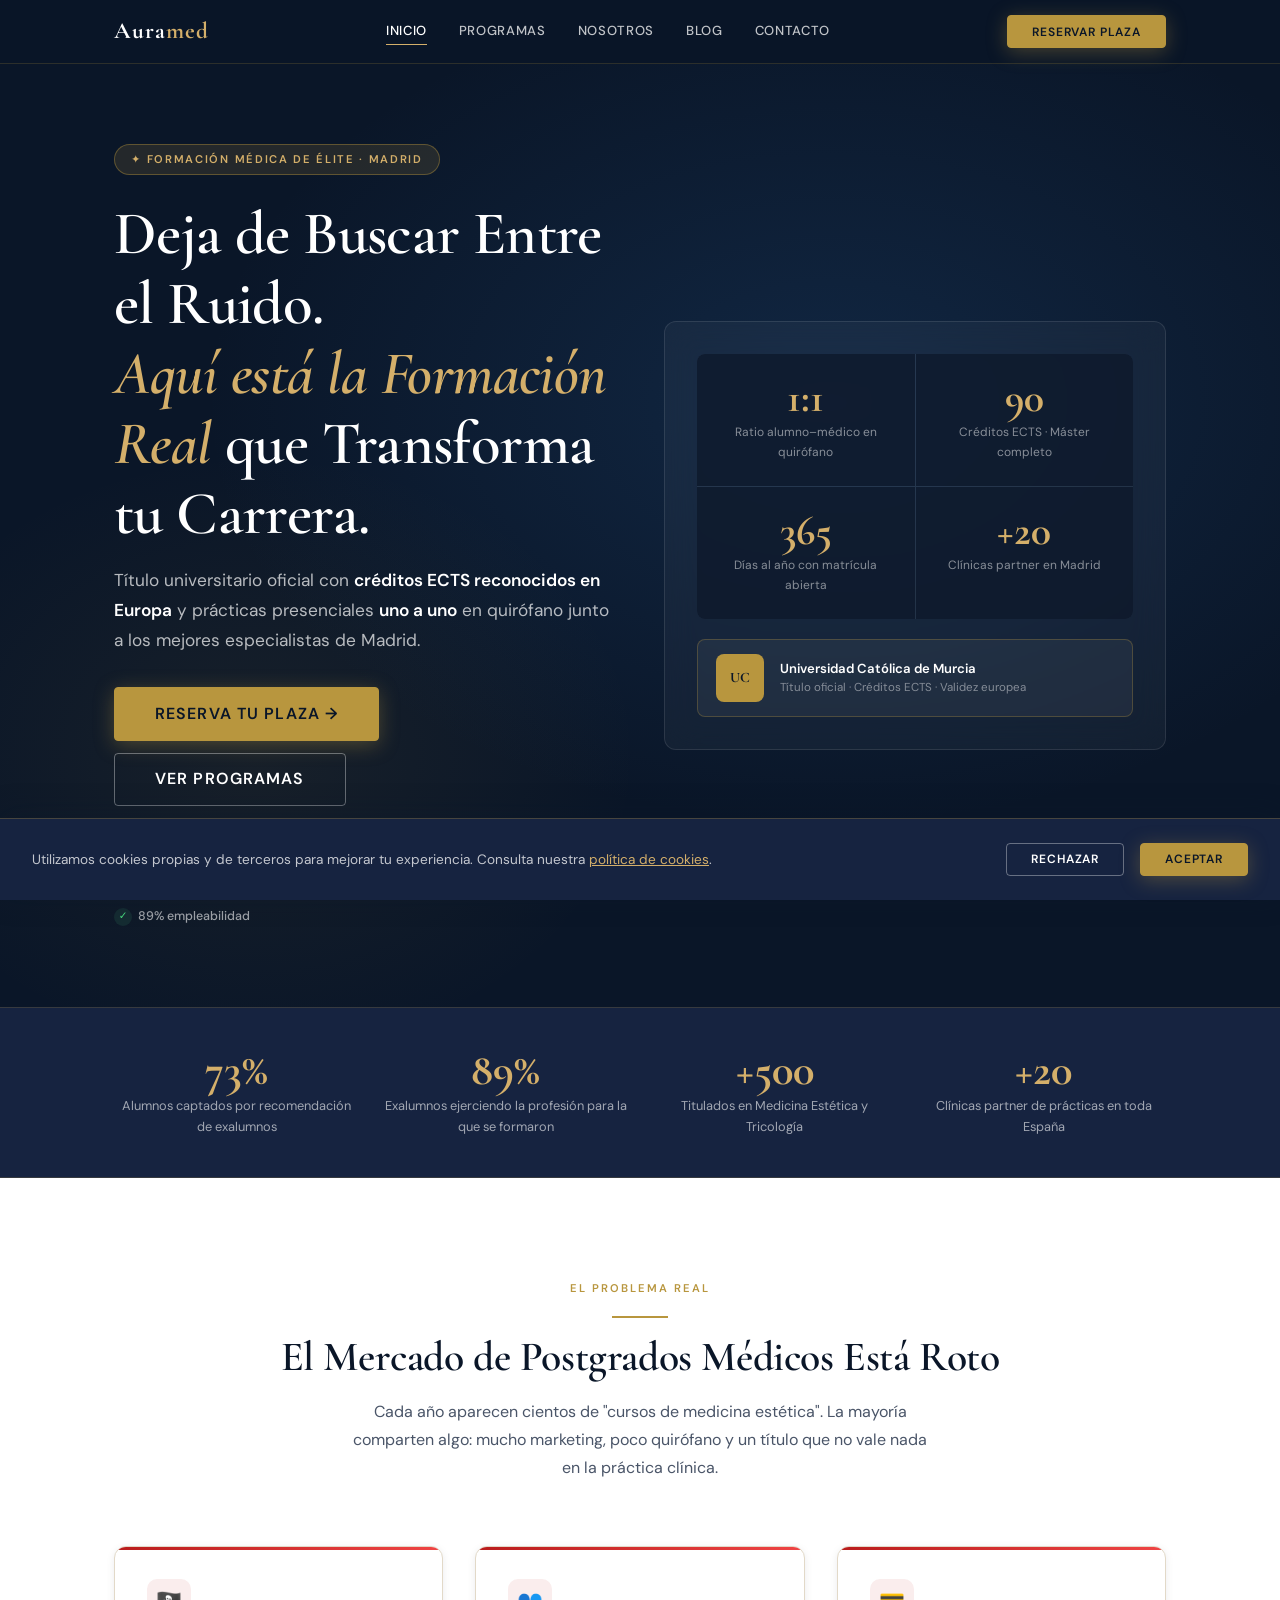
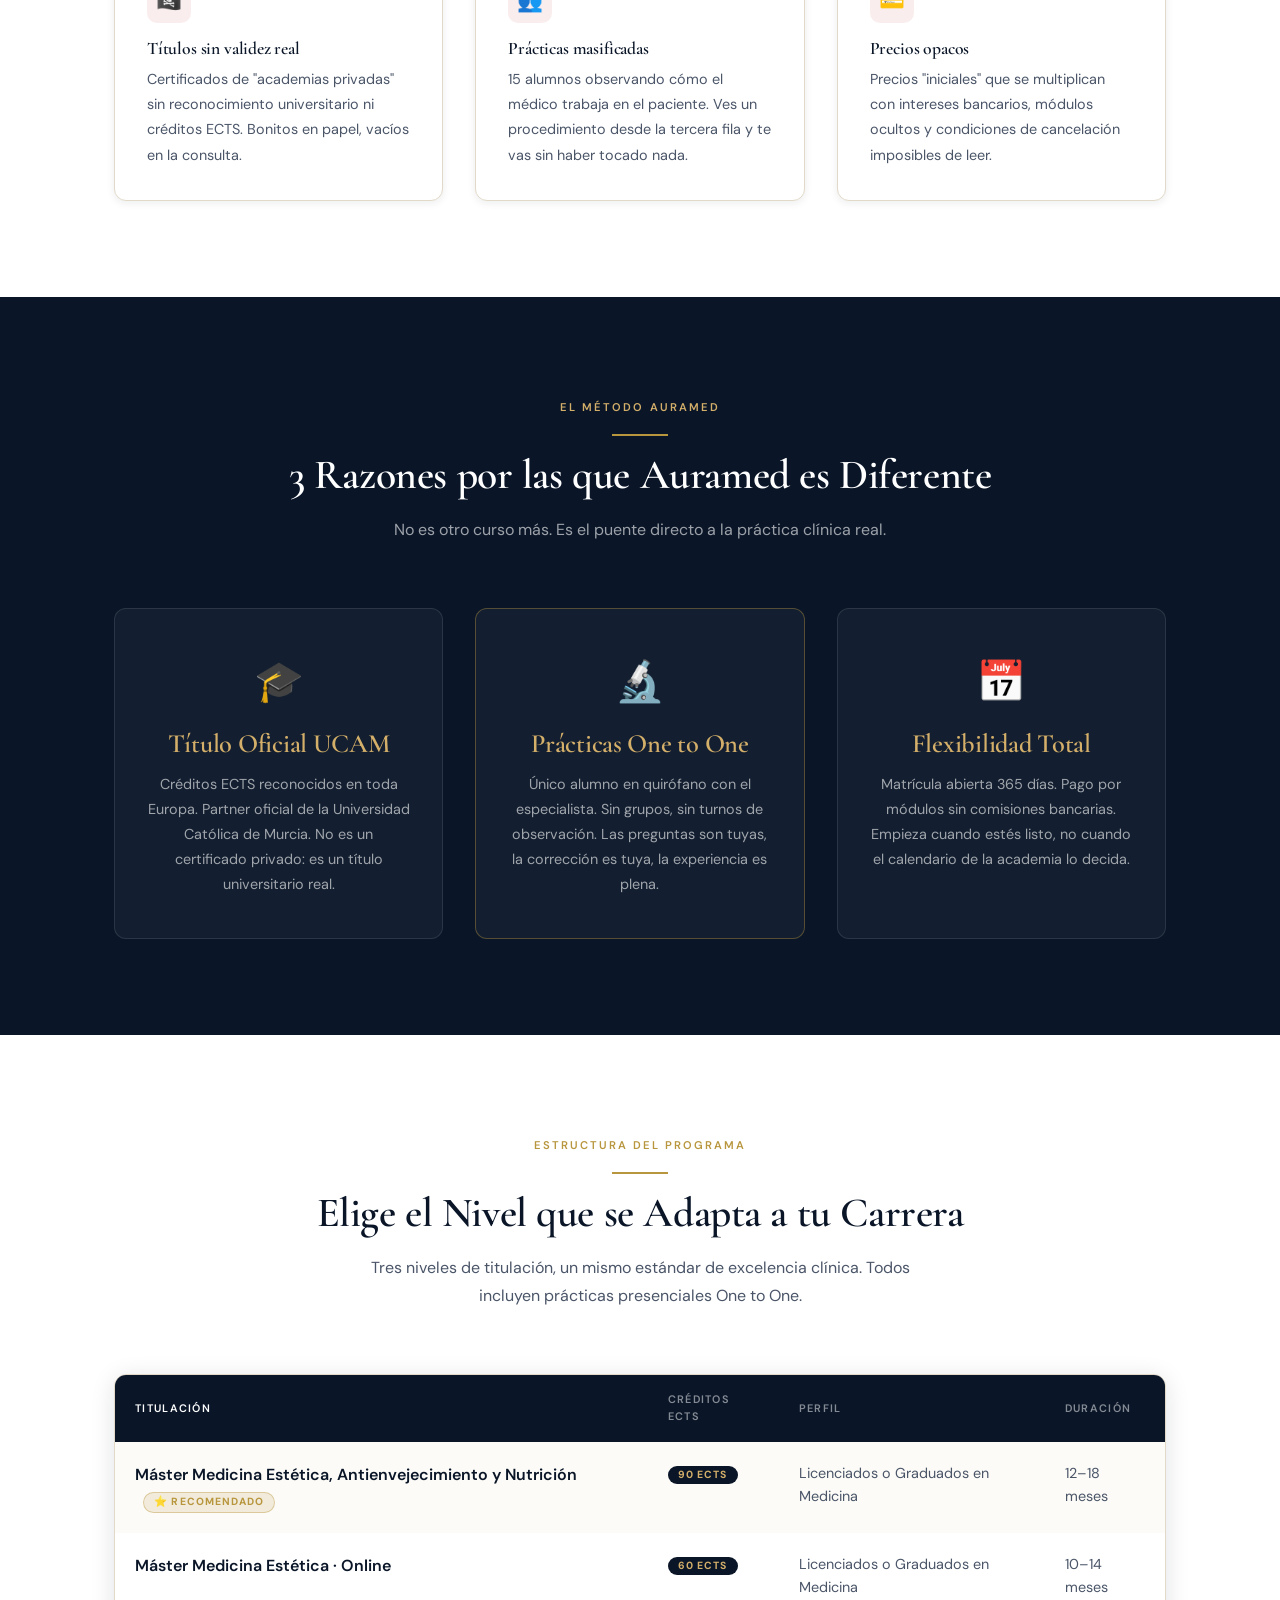
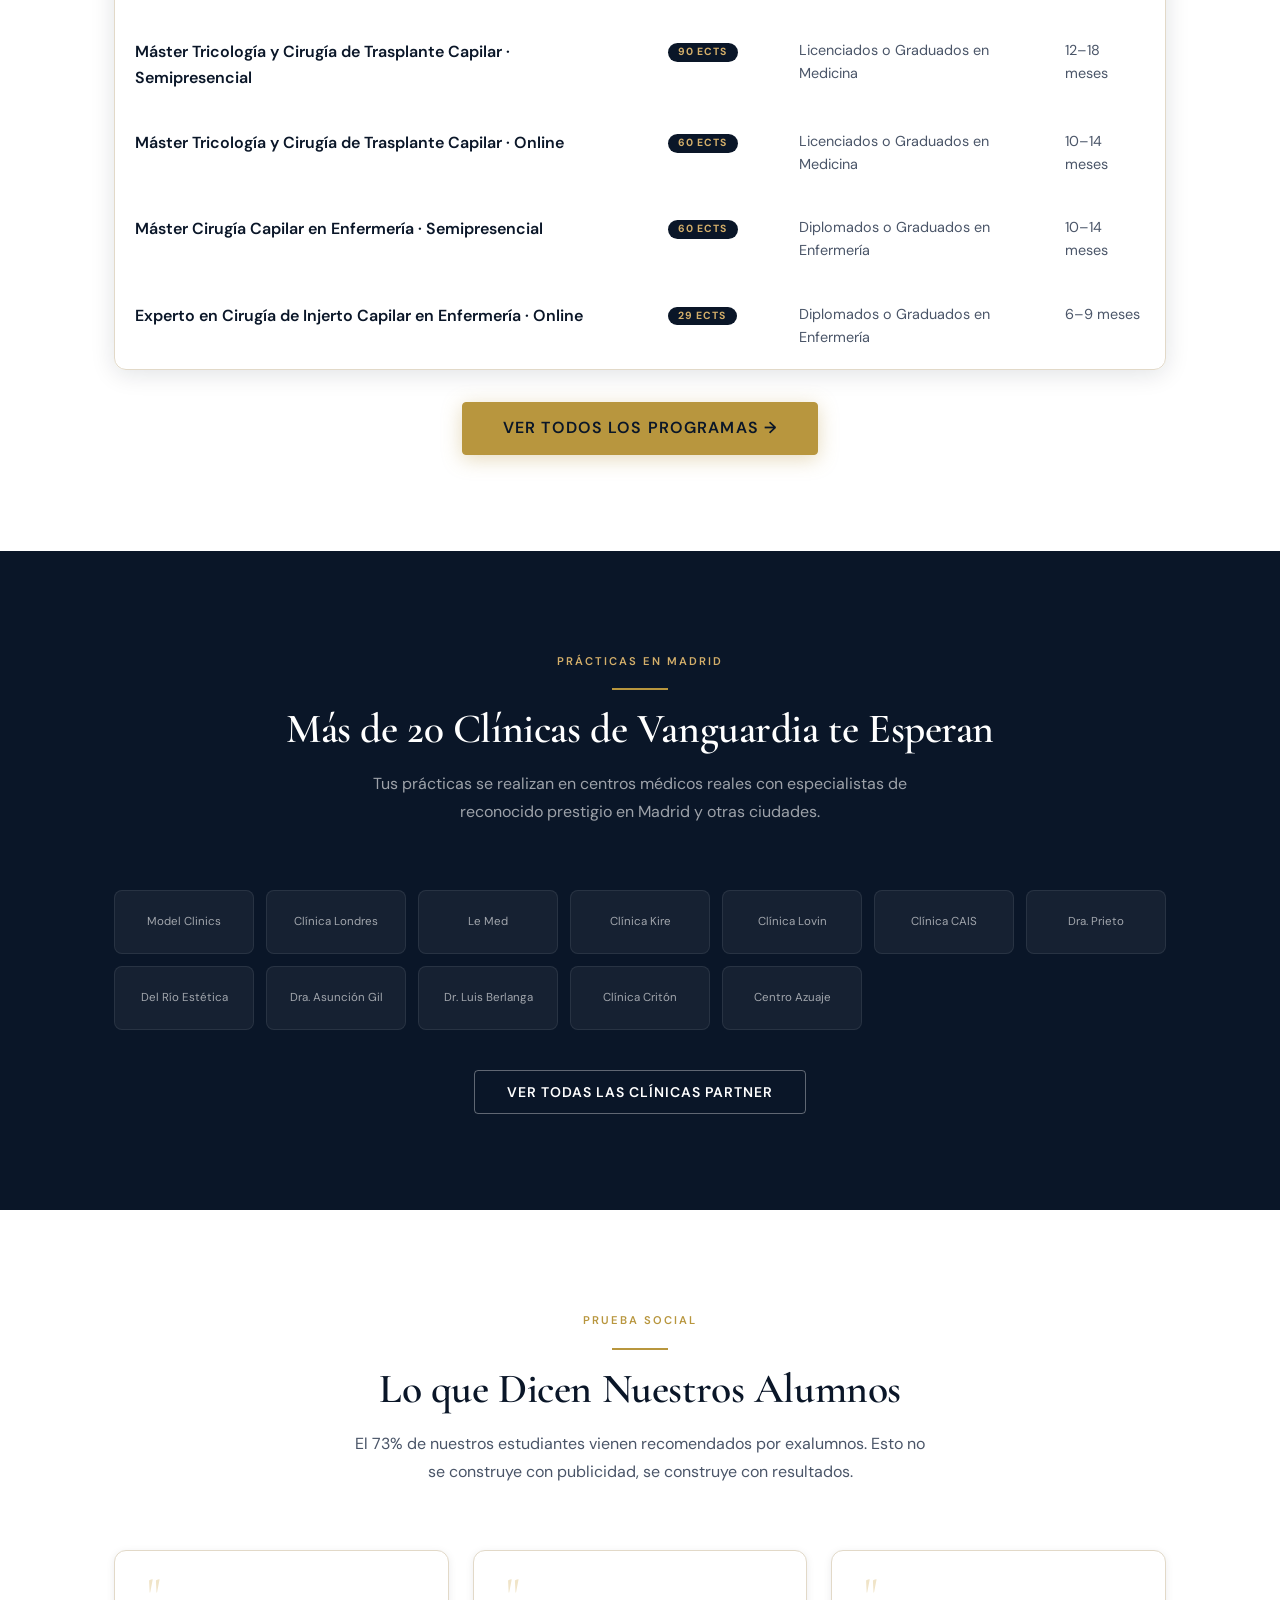
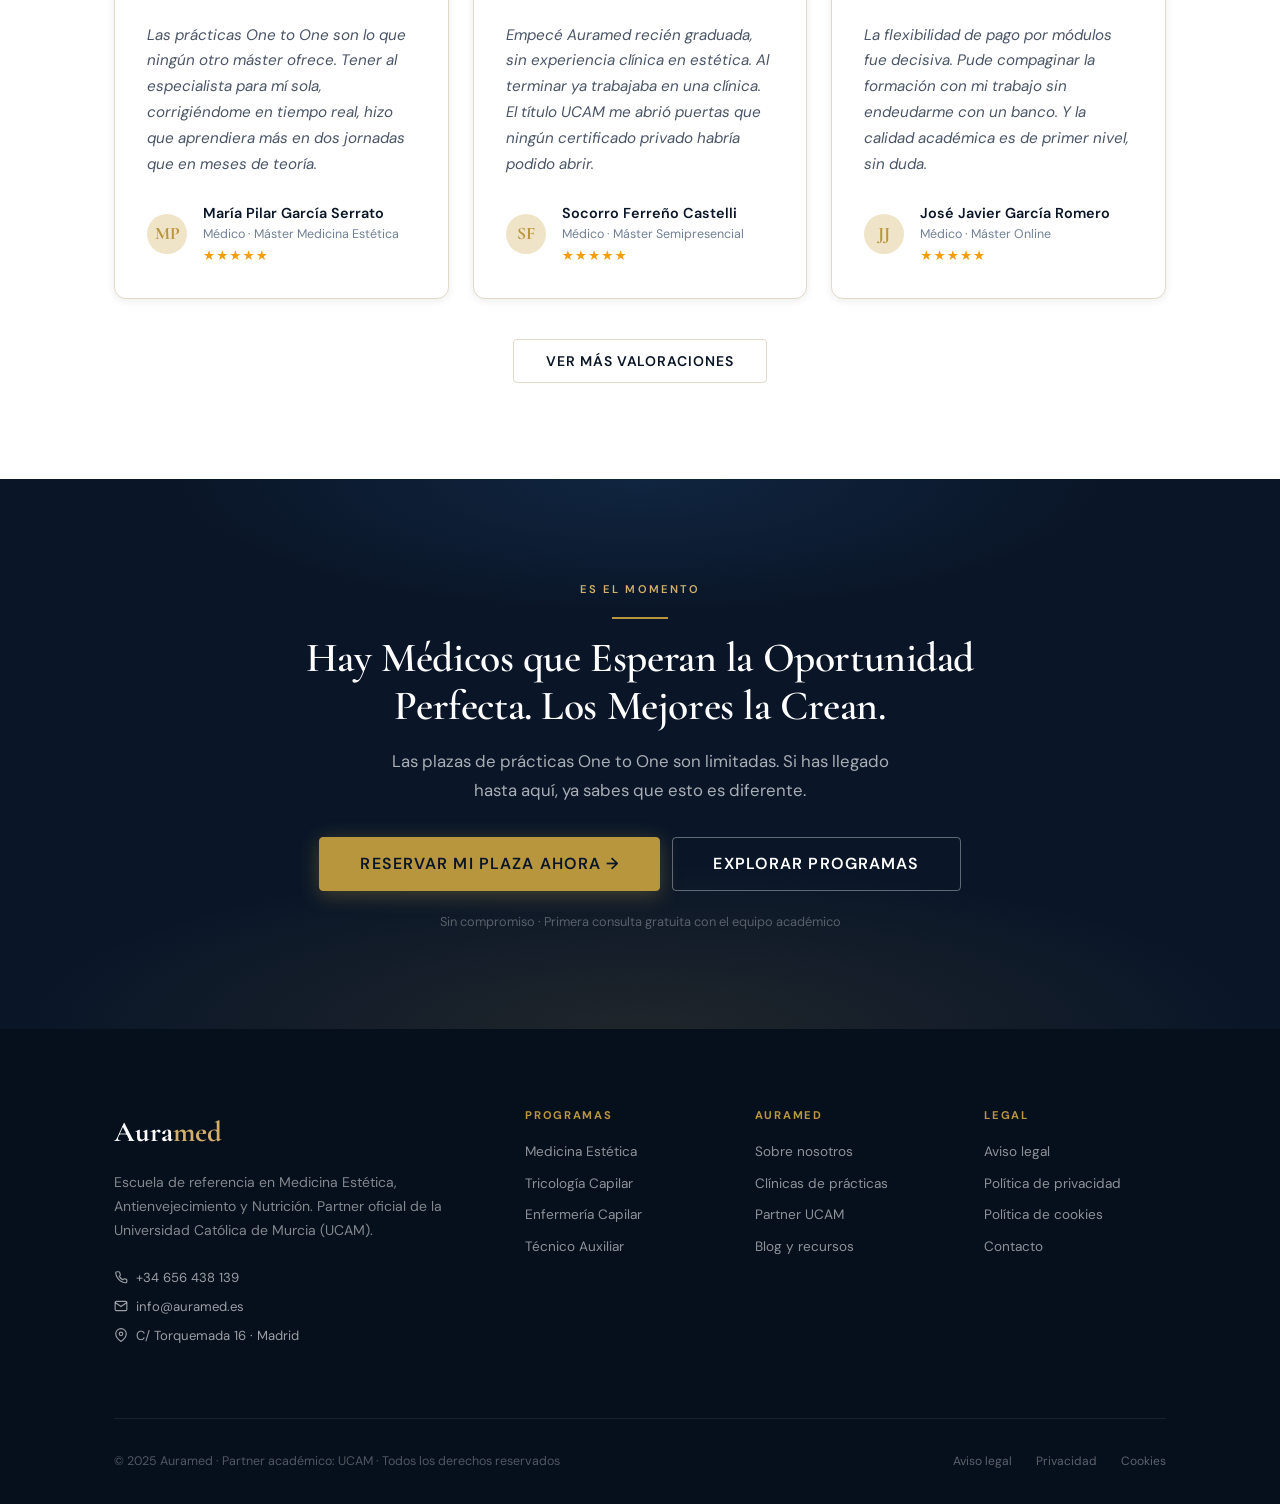
==== index.html @ 64bff766 "creamos proyecto carpetas etc Version 1.0 de la pagina web final, se siguen encontrado fallos en el " ====
<!DOCTYPE html>
<html lang="es">
<head>
  <meta charset="UTF-8">
  <meta name="viewport" content="width=device-width, initial-scale=1.0">
  <meta name="description" content="Auramed — Escuela de élite en Medicina Estética, Antienvejecimiento y Nutrición. Partner oficial UCAM. Títulos con créditos ECTS y prácticas One to One en Madrid.">
  <title>Auramed · Medicina Estética de Élite | Partner UCAM</title>
  <link rel="stylesheet" href="css/main.css">
  <style>
    /* ── HOME-SPECIFIC ── */
    .hero-grid { display: grid; grid-template-columns: 1fr 1fr; gap: 48px; align-items: center; position: relative; z-index: 1; }
    .hero-badge { display: inline-flex; align-items: center; gap: 8px; background: rgba(184,150,62,0.15); border: 1px solid rgba(184,150,62,0.4); color: var(--gold-light); font-size: 0.7rem; font-weight: 600; letter-spacing: 0.15em; text-transform: uppercase; padding: 0.35rem 1rem; border-radius: 50px; margin-bottom: 24px; }
    .hero-ctas { display: flex; gap: 12px; flex-wrap: wrap; margin: 32px 0; }
    .trust-row { display: flex; align-items: center; gap: 24px; flex-wrap: wrap; padding-top: 24px; border-top: 1px solid rgba(255,255,255,0.1); }
    .trust-item { display: flex; align-items: center; gap: 6px; color: rgba(255,255,255,0.6); font-size: 0.78rem; font-weight: 500; }
    .trust-check { width: 18px; height: 18px; background: rgba(45,122,90,0.2); border-radius: 50%; display: flex; align-items: center; justify-content: center; color: #4ade80; font-size: 0.65rem; flex-shrink: 0; }

    /* Hero card */
    .hero-visual-card { background: rgba(255,255,255,0.04); border: 1px solid rgba(255,255,255,0.1); border-radius: 12px; padding: 32px; backdrop-filter: blur(16px); }
    .stat-grid-2x2 { display: grid; grid-template-columns: 1fr 1fr; gap: 1px; background: rgba(255,255,255,0.06); border-radius: 8px; overflow: hidden; margin-bottom: 20px; }
    .hstat { background: rgba(10,22,40,0.8); padding: 24px; text-align: center; }
    .hstat-n { font-family: 'Cormorant Garamond', serif; font-size: 2.6rem; font-weight: 700; color: var(--gold-light); line-height: 1; display: block; }
    .hstat-l { color: rgba(255,255,255,0.5); font-size: 0.75rem; margin-top: 4px; display: block; }
    .ucam-strip { display: flex; align-items: center; gap: 16px; background: rgba(255,255,255,0.05); border: 1px solid rgba(184,150,62,0.3); border-radius: 8px; padding: 14px 18px; }
    .ucam-seal { width: 48px; height: 48px; background: var(--gold); border-radius: 8px; display: flex; align-items: center; justify-content: center; font-family: 'Cormorant Garamond', serif; font-weight: 700; color: var(--navy); font-size: 0.9rem; flex-shrink: 0; }
    .ucam-t1 { color: var(--white); font-size: 0.82rem; font-weight: 600; }
    .ucam-t2 { color: rgba(255,255,255,0.45); font-size: 0.72rem; }

    /* Problemas */
    .pain-card::before { content:''; position:absolute; top:0; left:0; right:0; height:3px; background: linear-gradient(90deg,#b91c1c,#ef4444); }
    .pain-card { position: relative; overflow: hidden; }
    .pain-icon-box { width: 44px; height: 44px; background: rgba(185,28,28,0.08); border-radius: 10px; display: flex; align-items: center; justify-content: center; font-size: 1.3rem; margin-bottom: 16px; }

    /* Programa table */
    .prog-table { width: 100%; border-collapse: separate; border-spacing: 0; border-radius: 12px; overflow: hidden; border: 1px solid var(--border); box-shadow: var(--shadow-md); }
    .prog-table thead { background: var(--navy); }
    .prog-table thead th { padding: 16px 20px; text-align: left; color: rgba(255,255,255,0.5); font-size: 0.68rem; font-weight: 600; letter-spacing: 0.12em; text-transform: uppercase; }
    .prog-table thead th:first-child { color: var(--white); }
    .prog-table tbody tr { border-bottom: 1px solid var(--border); transition: background 0.2s; }
    .prog-table tbody tr:last-child { border-bottom: none; }
    .prog-table tbody tr:hover { background: var(--ivory); }
    .prog-table td { padding: 20px; font-size: 0.9rem; color: var(--slate); vertical-align: top; }
    .prog-table td:first-child { color: var(--navy); font-weight: 600; font-size: 1rem; }
    .prog-feat { background: rgba(184,150,62,0.04) !important; }

    /* Prácticas clínicas */
    .clinics-section { background: var(--navy); }
    .clinic-logos-grid { display: grid; grid-template-columns: repeat(auto-fill, minmax(140px, 1fr)); gap: 12px; margin-top: 48px; }
    .clinic-logo-box { background: rgba(255,255,255,0.05); border: 1px solid rgba(255,255,255,0.08); border-radius: 8px; padding: 16px 12px; display: flex; align-items: center; justify-content: center; min-height: 64px; transition: all 0.25s; }
    .clinic-logo-box:hover { background: rgba(255,255,255,0.09); border-color: rgba(184,150,62,0.3); }
    .clinic-logo-box img { max-height: 36px; width: auto; object-fit: contain; filter: brightness(0) invert(1); opacity: 0.6; transition: opacity 0.25s; }
    .clinic-logo-box:hover img { opacity: 0.9; }
    .clinic-name { color: rgba(255,255,255,0.6); font-size: 0.72rem; text-align: center; }

    /* Testimonials */
    .testimonials-section { background: var(--white); }
    .testimonials-grid { display: grid; grid-template-columns: repeat(3,1fr); gap: 24px; }

    /* CTA final */
    .cta-section { background: var(--navy); text-align: center; position: relative; overflow: hidden; }
    .cta-section::before { content:''; position:absolute; inset:0; background: radial-gradient(ellipse 80% 50% at 50% 100%, rgba(184,150,62,0.12) 0%, transparent 60%), radial-gradient(ellipse 60% 40% at 50% 0%, rgba(45,106,173,0.18) 0%, transparent 60%); }
    .cta-inner { position: relative; z-index: 1; }
    .cta-btns { display: flex; gap: 12px; justify-content: center; flex-wrap: wrap; margin-top: 32px; }

    @media (max-width: 900px) {
      .hero-grid { grid-template-columns: 1fr; }
      .hero-visual-card { display: none; }
      .testimonials-grid { grid-template-columns: 1fr; }
      .prog-table { font-size: 0.85rem; }
      .prog-table td, .prog-table th { padding: 14px; }
    }
    @media (max-width: 600px) {
      .hero-ctas { flex-direction: column; }
      .hero-ctas .btn { width: 100%; }
      .cta-btns { flex-direction: column; align-items: center; }
    }
  </style>
</head>
<body>

<!-- ═══ NAV ═══ -->
<nav id="main-nav" role="navigation" aria-label="Navegación principal">
  <div class="nav-inner">
    <a href="index.html" class="nav-logo" aria-label="Auramed inicio">Aura<span>med</span></a>
    <div class="nav-links" role="list">
      <a href="index.html" role="listitem">Inicio</a>
      <a href="servicios.html" role="listitem">Programas</a>
      <a href="nosotros.html" role="listitem">Nosotros</a>
      <a href="blog/index.html" role="listitem">Blog</a>
      <a href="contacto.html" role="listitem">Contacto</a>
    </div>
    <a href="contacto.html" class="btn btn-primary btn-sm nav-cta">Reservar plaza</a>
    <button class="nav-hamburger" id="nav-hamburger" aria-label="Abrir menú" aria-expanded="false" aria-controls="nav-mobile">
      <span></span><span></span><span></span>
    </button>
  </div>
</nav>
<div class="nav-mobile" id="nav-mobile" role="dialog" aria-modal="true" aria-label="Menú de navegación">
  <a href="index.html">Inicio</a>
  <a href="servicios.html">Programas</a>
  <a href="nosotros.html">Nosotros</a>
  <a href="blog/index.html">Blog</a>
  <a href="contacto.html">Contacto</a>
  <a href="contacto.html" class="btn btn-primary btn-lg">Reservar plaza</a>
</div>

<main id="main-content">

<!-- ═══ HERO ═══ -->
<section class="hero" aria-labelledby="hero-heading">
  <div class="container">
    <div class="hero-grid">
      <div>
        <div class="hero-badge animate-fade-up">✦ Formación Médica de Élite · Madrid</div>
        <h1 id="hero-heading" class="animate-fade-up delay-1" style="color:var(--white);">
          Deja de Buscar Entre el Ruido.<br>
          <em style="font-style:italic; color:var(--gold-light);">Aquí está la Formación Real</em> que Transforma tu Carrera.
        </h1>
        <p class="animate-fade-up delay-2" style="color:rgba(255,255,255,0.7); font-size:1.08rem; margin-top:16px;">
          Título universitario oficial con <strong style="color:var(--white);">créditos ECTS reconocidos en Europa</strong> y prácticas presenciales <strong style="color:var(--white);">uno a uno</strong> en quirófano junto a los mejores especialistas de Madrid.
        </p>
        <div class="hero-ctas animate-fade-up delay-3">
          <a href="contacto.html" class="btn btn-primary btn-lg">Reserva tu Plaza →</a>
          <a href="servicios.html" class="btn btn-secondary btn-lg">Ver Programas</a>
        </div>
        <div class="trust-row animate-fade-up delay-4">
          <div class="trust-item"><div class="trust-check">✓</div> Partner oficial UCAM</div>
          <div class="trust-item"><div class="trust-check">✓</div> Dr. Rafael Linares</div>
          <div class="trust-item"><div class="trust-check">✓</div> Matrícula 365 días</div>
          <div class="trust-item"><div class="trust-check">✓</div> 89% empleabilidad</div>
        </div>
      </div>
      <div class="hero-visual-card animate-fade-up delay-2">
        <div class="stat-grid-2x2">
          <div class="hstat"><span class="hstat-n">1:1</span><span class="hstat-l">Ratio alumno–médico en quirófano</span></div>
          <div class="hstat"><span class="hstat-n">90</span><span class="hstat-l">Créditos ECTS · Máster completo</span></div>
          <div class="hstat"><span class="hstat-n">365</span><span class="hstat-l">Días al año con matrícula abierta</span></div>
          <div class="hstat"><span class="hstat-n">+20</span><span class="hstat-l">Clínicas partner en Madrid</span></div>
        </div>
        <div class="ucam-strip">
          <div class="ucam-seal">UC</div>
          <div>
            <div class="ucam-t1">Universidad Católica de Murcia</div>
            <div class="ucam-t2">Título oficial · Créditos ECTS · Validez europea</div>
          </div>
        </div>
      </div>
    </div>
  </div>
</section>

<!-- ═══ STATS STRIP ═══ -->
<section class="stats-strip" aria-label="Cifras clave">
  <div class="container">
    <div class="stats-grid">
      <div class="reveal">
        <span class="stat-num">73%</span>
        <div class="stat-label">Alumnos captados por recomendación de exalumnos</div>
      </div>
      <div class="reveal">
        <span class="stat-num">89%</span>
        <div class="stat-label">Exalumnos ejerciendo la profesión para la que se formaron</div>
      </div>
      <div class="reveal">
        <span class="stat-num">+500</span>
        <div class="stat-label">Titulados en Medicina Estética y Tricología</div>
      </div>
      <div class="reveal">
        <span class="stat-num">+20</span>
        <div class="stat-label">Clínicas partner de prácticas en toda España</div>
      </div>
    </div>
  </div>
</section>

<!-- ═══ PROBLEMA ═══ -->
<section style="background:var(--white);" aria-labelledby="problema-heading">
  <div class="container">
    <div class="section-header text-center reveal">
      <span class="eyebrow">El problema real</span>
      <div class="divider-gold"></div>
      <h2 id="problema-heading">El Mercado de Postgrados Médicos Está Roto</h2>
      <p>Cada año aparecen cientos de "cursos de medicina estética". La mayoría comparten algo: mucho marketing, poco quirófano y un título que no vale nada en la práctica clínica.</p>
    </div>
    <div class="grid-3">
      <div class="card pain-card reveal">
        <div class="pain-icon-box">🏴‍☠️</div>
        <h3 style="font-size:1.1rem; margin-bottom:8px;">Títulos sin validez real</h3>
        <p style="font-size:0.9rem;">Certificados de "academias privadas" sin reconocimiento universitario ni créditos ECTS. Bonitos en papel, vacíos en la consulta.</p>
      </div>
      <div class="card pain-card reveal">
        <div class="pain-icon-box">👥</div>
        <h3 style="font-size:1.1rem; margin-bottom:8px;">Prácticas masificadas</h3>
        <p style="font-size:0.9rem;">15 alumnos observando cómo el médico trabaja en el paciente. Ves un procedimiento desde la tercera fila y te vas sin haber tocado nada.</p>
      </div>
      <div class="card pain-card reveal">
        <div class="pain-icon-box">💳</div>
        <h3 style="font-size:1.1rem; margin-bottom:8px;">Precios opacos</h3>
        <p style="font-size:0.9rem;">Precios "iniciales" que se multiplican con intereses bancarios, módulos ocultos y condiciones de cancelación imposibles de leer.</p>
      </div>
    </div>
  </div>
</section>

<!-- ═══ BENEFICIOS / SOLUCIÓN ═══ -->
<section style="background:var(--navy);" aria-labelledby="solucion-heading">
  <div class="container">
    <div class="section-header text-center reveal">
      <span class="eyebrow" style="color:var(--gold-light);">El Método Auramed</span>
      <div class="divider-gold"></div>
      <h2 id="solucion-heading" style="color:var(--white);">3 Razones por las que Auramed es Diferente</h2>
      <p style="color:rgba(255,255,255,0.6);">No es otro curso más. Es el puente directo a la práctica clínica real.</p>
    </div>
    <div class="grid-3">
      <div class="card-dark reveal" style="text-align:center; padding:40px 32px;">
        <div style="font-size:2.5rem; margin-bottom:16px;">🎓</div>
        <h3 style="color:var(--gold-light); margin-bottom:12px;">Título Oficial UCAM</h3>
        <p style="color:rgba(255,255,255,0.6); font-size:0.9rem;">Créditos ECTS reconocidos en toda Europa. Partner oficial de la Universidad Católica de Murcia. No es un certificado privado: es un título universitario real.</p>
      </div>
      <div class="card-dark reveal" style="text-align:center; padding:40px 32px; border-color:rgba(184,150,62,0.4);">
        <div style="font-size:2.5rem; margin-bottom:16px;">🔬</div>
        <h3 style="color:var(--gold-light); margin-bottom:12px;">Prácticas One to One</h3>
        <p style="color:rgba(255,255,255,0.6); font-size:0.9rem;">Único alumno en quirófano con el especialista. Sin grupos, sin turnos de observación. Las preguntas son tuyas, la corrección es tuya, la experiencia es plena.</p>
      </div>
      <div class="card-dark reveal" style="text-align:center; padding:40px 32px;">
        <div style="font-size:2.5rem; margin-bottom:16px;">📅</div>
        <h3 style="color:var(--gold-light); margin-bottom:12px;">Flexibilidad Total</h3>
        <p style="color:rgba(255,255,255,0.6); font-size:0.9rem;">Matrícula abierta 365 días. Pago por módulos sin comisiones bancarias. Empieza cuando estés listo, no cuando el calendario de la academia lo decida.</p>
      </div>
    </div>
  </div>
</section>

<!-- ═══ PROGRAMAS TABLE ═══ -->
<section style="background:var(--white);" aria-labelledby="programas-heading">
  <div class="container">
    <div class="section-header text-center reveal">
      <span class="eyebrow">Estructura del programa</span>
      <div class="divider-gold"></div>
      <h2 id="programas-heading">Elige el Nivel que se Adapta a tu Carrera</h2>
      <p>Tres niveles de titulación, un mismo estándar de excelencia clínica. Todos incluyen prácticas presenciales One to One.</p>
    </div>
    <div class="reveal">
      <table class="prog-table" role="table" aria-label="Programas académicos Auramed">
        <thead>
          <tr>
            <th scope="col">Titulación</th>
            <th scope="col">Créditos ECTS</th>
            <th scope="col">Perfil</th>
            <th scope="col">Duración</th>
          </tr>
        </thead>
        <tbody>
          <tr class="prog-feat">
            <td>Máster Medicina Estética, Antienvejecimiento y Nutrición <span class="badge badge-gold" style="margin-left:8px;">⭐ Recomendado</span></td>
            <td><span class="badge badge-navy">90 ECTS</span></td>
            <td>Licenciados o Graduados en Medicina</td>
            <td>12–18 meses</td>
          </tr>
          <tr>
            <td>Máster Medicina Estética · Online</td>
            <td><span class="badge badge-navy">60 ECTS</span></td>
            <td>Licenciados o Graduados en Medicina</td>
            <td>10–14 meses</td>
          </tr>
          <tr>
            <td>Máster Tricología y Cirugía de Trasplante Capilar · Semipresencial</td>
            <td><span class="badge badge-navy">90 ECTS</span></td>
            <td>Licenciados o Graduados en Medicina</td>
            <td>12–18 meses</td>
          </tr>
          <tr>
            <td>Máster Tricología y Cirugía de Trasplante Capilar · Online</td>
            <td><span class="badge badge-navy">60 ECTS</span></td>
            <td>Licenciados o Graduados en Medicina</td>
            <td>10–14 meses</td>
          </tr>
          <tr>
            <td>Máster Cirugía Capilar en Enfermería · Semipresencial</td>
            <td><span class="badge badge-navy">60 ECTS</span></td>
            <td>Diplomados o Graduados en Enfermería</td>
            <td>10–14 meses</td>
          </tr>
          <tr>
            <td>Experto en Cirugía de Injerto Capilar en Enfermería · Online</td>
            <td><span class="badge badge-navy">29 ECTS</span></td>
            <td>Diplomados o Graduados en Enfermería</td>
            <td>6–9 meses</td>
          </tr>
        </tbody>
      </table>
    </div>
    <div class="text-center" style="margin-top:32px;">
      <a href="servicios.html" class="btn btn-primary btn-lg">Ver todos los programas →</a>
    </div>
  </div>
</section>

<!-- ═══ CLÍNICAS PARTNER ═══ -->
<section class="clinics-section" aria-labelledby="clinicas-heading">
  <div class="container">
    <div class="section-header text-center reveal">
      <span class="eyebrow" style="color:var(--gold-light);">Prácticas en Madrid</span>
      <div class="divider-gold"></div>
      <h2 id="clinicas-heading" style="color:var(--white);">Más de 20 Clínicas de Vanguardia te Esperan</h2>
      <p style="color:rgba(255,255,255,0.6);">Tus prácticas se realizan en centros médicos reales con especialistas de reconocido prestigio en Madrid y otras ciudades.</p>
    </div>
    <div class="clinic-logos-grid reveal">
      <div class="clinic-logo-box" title="Model Clinics"><span class="clinic-name">Model Clinics</span></div>
      <div class="clinic-logo-box" title="Clínica Londres"><span class="clinic-name">Clínica Londres</span></div>
      <div class="clinic-logo-box" title="Le Med"><span class="clinic-name">Le Med</span></div>
      <div class="clinic-logo-box" title="Clínica Kire"><span class="clinic-name">Clínica Kire</span></div>
      <div class="clinic-logo-box" title="Clínica Lovin"><span class="clinic-name">Clínica Lovin</span></div>
      <div class="clinic-logo-box" title="Clínica CAIS"><span class="clinic-name">Clínica CAIS</span></div>
      <div class="clinic-logo-box" title="Dra. Prieto"><span class="clinic-name">Dra. Prieto</span></div>
      <div class="clinic-logo-box" title="Del Río Estética"><span class="clinic-name">Del Río Estética</span></div>
      <div class="clinic-logo-box" title="Dra. Asunción Gil"><span class="clinic-name">Dra. Asunción Gil</span></div>
      <div class="clinic-logo-box" title="Dr. Luis Berlanga"><span class="clinic-name">Dr. Luis Berlanga</span></div>
      <div class="clinic-logo-box" title="Clínica Critón"><span class="clinic-name">Clínica Critón</span></div>
      <div class="clinic-logo-box" title="Centro Azuaje"><span class="clinic-name">Centro Azuaje</span></div>
    </div>
    <div class="text-center" style="margin-top:40px;">
      <a href="servicios.html#practicas" class="btn btn-secondary">Ver todas las clínicas partner</a>
    </div>
  </div>
</section>

<!-- ═══ TESTIMONIOS ═══ -->
<section class="testimonials-section" aria-labelledby="testimonios-heading">
  <div class="container">
    <div class="section-header text-center reveal">
      <span class="eyebrow">Prueba social</span>
      <div class="divider-gold"></div>
      <h2 id="testimonios-heading">Lo que Dicen Nuestros Alumnos</h2>
      <p>El 73% de nuestros estudiantes vienen recomendados por exalumnos. Esto no se construye con publicidad, se construye con resultados.</p>
    </div>
    <div class="testimonials-grid">
      <article class="testimonial-card reveal">
        <div class="testimonial-quote">"</div>
        <p class="testimonial-text">Las prácticas One to One son lo que ningún otro máster ofrece. Tener al especialista para mí sola, corrigiéndome en tiempo real, hizo que aprendiera más en dos jornadas que en meses de teoría.</p>
        <div class="testimonial-author">
          <div class="author-avatar">MP</div>
          <div>
            <div class="author-name">María Pilar García Serrato</div>
            <div class="author-role">Médico · Máster Medicina Estética</div>
            <div class="stars">★★★★★</div>
          </div>
        </div>
      </article>
      <article class="testimonial-card reveal">
        <div class="testimonial-quote">"</div>
        <p class="testimonial-text">Empecé Auramed recién graduada, sin experiencia clínica en estética. Al terminar ya trabajaba en una clínica. El título UCAM me abrió puertas que ningún certificado privado habría podido abrir.</p>
        <div class="testimonial-author">
          <div class="author-avatar">SF</div>
          <div>
            <div class="author-name">Socorro Ferreño Castelli</div>
            <div class="author-role">Médico · Máster Semipresencial</div>
            <div class="stars">★★★★★</div>
          </div>
        </div>
      </article>
      <article class="testimonial-card reveal">
        <div class="testimonial-quote">"</div>
        <p class="testimonial-text">La flexibilidad de pago por módulos fue decisiva. Pude compaginar la formación con mi trabajo sin endeudarme con un banco. Y la calidad académica es de primer nivel, sin duda.</p>
        <div class="testimonial-author">
          <div class="author-avatar">JJ</div>
          <div>
            <div class="author-name">José Javier García Romero</div>
            <div class="author-role">Médico · Máster Online</div>
            <div class="stars">★★★★★</div>
          </div>
        </div>
      </article>
    </div>
    <div class="text-center" style="margin-top:40px;">
      <a href="nosotros.html#valoraciones" class="btn btn-outline">Ver más valoraciones</a>
    </div>
  </div>
</section>

<!-- ═══ CTA FINAL ═══ -->
<section class="cta-section" aria-labelledby="cta-heading">
  <div class="container">
    <div class="cta-inner reveal">
      <span class="eyebrow" style="color:var(--gold-light);">Es el momento</span>
      <div class="divider-gold" style="margin:16px auto;"></div>
      <h2 id="cta-heading" style="color:var(--white); max-width:700px; margin:0 auto 16px;">Hay Médicos que Esperan la Oportunidad Perfecta. Los Mejores la Crean.</h2>
      <p style="color:rgba(255,255,255,0.65); max-width:540px; margin:0 auto; font-size:1.05rem;">Las plazas de prácticas One to One son limitadas. Si has llegado hasta aquí, ya sabes que esto es diferente.</p>
      <div class="cta-btns">
        <a href="contacto.html" class="btn btn-primary btn-lg">Reservar mi plaza ahora →</a>
        <a href="servicios.html" class="btn btn-secondary btn-lg">Explorar programas</a>
      </div>
      <p style="margin-top:20px; font-size:0.8rem; color:rgba(255,255,255,0.3);">Sin compromiso · Primera consulta gratuita con el equipo académico</p>
    </div>
  </div>
</section>

</main>

<!-- ═══ FOOTER ═══ -->
<footer class="site-footer" role="contentinfo">
  <div class="container">
    <div class="footer-grid">
      <div>
        <div class="footer-logo">Aura<span>med</span></div>
        <p class="footer-desc">Escuela de referencia en Medicina Estética, Antienvejecimiento y Nutrición. Partner oficial de la Universidad Católica de Murcia (UCAM).</p>
        <a href="contacto.html" class="footer-contact-item">
          <svg width="14" height="14" fill="none" stroke="currentColor" stroke-width="2" viewBox="0 0 24 24"><path d="M22 16.92v3a2 2 0 01-2.18 2 19.79 19.79 0 01-8.63-3.07A19.5 19.5 0 013 5.18 2 2 0 015 3h3a2 2 0 012 1.72c.127.96.361 1.903.7 2.81a2 2 0 01-.45 2.11L9.09 10.91a16 16 0 006 6l1.27-1.27a2 2 0 012.11-.45c.907.339 1.85.573 2.81.7A2 2 0 0122 16.92z"/></svg>
          +34 656 438 139
        </a>
        <a href="mailto:info@auramed.es" class="footer-contact-item">
          <svg width="14" height="14" fill="none" stroke="currentColor" stroke-width="2" viewBox="0 0 24 24"><path d="M4 4h16c1.1 0 2 .9 2 2v12c0 1.1-.9 2-2 2H4c-1.1 0-2-.9-2-2V6c0-1.1.9-2 2-2z"/><polyline points="22,6 12,13 2,6"/></svg>
          info@auramed.es
        </a>
        <a href="https://maps.google.com/?q=C+Torquemada+16+Madrid" class="footer-contact-item" target="_blank" rel="noopener">
          <svg width="14" height="14" fill="none" stroke="currentColor" stroke-width="2" viewBox="0 0 24 24"><path d="M21 10c0 7-9 13-9 13s-9-6-9-13a9 9 0 0118 0z"/><circle cx="12" cy="10" r="3"/></svg>
          C/ Torquemada 16 · Madrid
        </a>
      </div>
      <div class="footer-col">
        <h5>Programas</h5>
        <ul>
          <li><a href="servicios.html#medicina">Medicina Estética</a></li>
          <li><a href="servicios.html#tricologia">Tricología Capilar</a></li>
          <li><a href="servicios.html#enfermeria">Enfermería Capilar</a></li>
          <li><a href="servicios.html#auxiliar">Técnico Auxiliar</a></li>
        </ul>
      </div>
      <div class="footer-col">
        <h5>Auramed</h5>
        <ul>
          <li><a href="nosotros.html">Sobre nosotros</a></li>
          <li><a href="servicios.html#practicas">Clínicas de prácticas</a></li>
          <li><a href="nosotros.html#ucam">Partner UCAM</a></li>
          <li><a href="blog/index.html">Blog y recursos</a></li>
        </ul>
      </div>
      <div class="footer-col">
        <h5>Legal</h5>
        <ul>
          <li><a href="legal/aviso-legal.html">Aviso legal</a></li>
          <li><a href="legal/privacidad.html">Política de privacidad</a></li>
          <li><a href="legal/cookies.html">Política de cookies</a></li>
          <li><a href="contacto.html">Contacto</a></li>
        </ul>
      </div>
    </div>
    <div class="footer-bottom">
      <p class="footer-copy">© 2025 Auramed · Partner académico: UCAM · Todos los derechos reservados</p>
      <div class="footer-legal">
        <a href="legal/aviso-legal.html">Aviso legal</a>
        <a href="legal/privacidad.html">Privacidad</a>
        <a href="legal/cookies.html">Cookies</a>
      </div>
    </div>
  </div>
</footer>

<!-- ═══ COOKIE BANNER ═══ -->
<div id="cookie-banner" role="dialog" aria-live="polite" aria-label="Aviso de cookies">
  <p>Utilizamos cookies propias y de terceros para mejorar tu experiencia. Consulta nuestra <a href="legal/cookies.html">política de cookies</a>.</p>
  <div class="cookie-btns">
    <button id="cookie-decline" class="btn btn-secondary btn-sm">Rechazar</button>
    <button id="cookie-accept" class="btn btn-primary btn-sm">Aceptar</button>
  </div>
</div>

<!-- ═══ SCROLL TOP ═══ -->
<button id="scroll-top" aria-label="Volver arriba">
  <svg viewBox="0 0 24 24" fill="none" stroke="currentColor" stroke-width="2.5"><polyline points="18 15 12 9 6 15"/></svg>
</button>

<script src="js/main.js"></script>
</body>
</html>
---- css/main.css ----
/* ════════════════════════════════════════════════
   AURAMED — Design System
   Base: 8px grid · Mobile-first · Cormorant + DM Sans
════════════════════════════════════════════════ */

/* ─── GOOGLE FONTS ─── */
@import url('https://fonts.googleapis.com/css2?family=Cormorant+Garamond:ital,wght@0,300;0,400;0,600;0,700;1,300;1,400;1,600&family=DM+Sans:opsz,wght@9..40,300;9..40,400;9..40,500;9..40,600&display=swap');

/* ─── CSS VARIABLES ─── */
:root {
  /* Colors */
  --ivory:        #faf8f4;
  --white:        #ffffff;
  --navy:         #0a1628;
  --navy-mid:     #162340;
  --navy-card:    rgba(255,255,255,0.04);
  --blue-med:     #1d4070;
  --blue-light:   #2d6aad;
  --gold:         #b8963e;
  --gold-light:   #d4af6a;
  --gold-pale:    #f0e4c8;
  --gold-alpha:   rgba(184,150,62,0.15);
  --slate:        #4a5568;
  --slate-light:  #718096;
  --border:       #e2d9c8;
  --border-dark:  rgba(255,255,255,0.1);
  --success:      #2d7a5a;
  --error:        #c0392b;
  --error-bg:     rgba(192,57,43,0.08);

  /* Typography */
  --font-display: 'Cormorant Garamond', Georgia, serif;
  --font-body:    'DM Sans', system-ui, sans-serif;

  /* Spacing (8px grid) */
  --s1:  8px;
  --s2:  16px;
  --s3:  24px;
  --s4:  32px;
  --s5:  40px;
  --s6:  48px;
  --s8:  64px;
  --s10: 80px;
  --s12: 96px;

  /* Radius */
  --r-sm:  4px;
  --r-md:  8px;
  --r-lg:  12px;
  --r-xl:  20px;

  /* Shadows */
  --shadow-sm:  0 2px 8px rgba(10,22,40,0.08);
  --shadow-md:  0 4px 24px rgba(10,22,40,0.12);
  --shadow-lg:  0 8px 48px rgba(10,22,40,0.16);
  --shadow-gold: 0 4px 20px rgba(184,150,62,0.35);

  /* Transitions */
  --tr-fast:   0.15s ease;
  --tr-base:   0.25s ease;
  --tr-slow:   0.45s ease;

  /* Container */
  --container:    1100px;
  --container-sm: 780px;
  --container-xs: 560px;
}

/* ─── RESET ─── */
*, *::before, *::after { box-sizing: border-box; margin: 0; padding: 0; }
html { scroll-behavior: smooth; font-size: 16px; -webkit-text-size-adjust: 100%; }
body {
  font-family: var(--font-body);
  background: var(--ivory);
  color: var(--navy);
  line-height: 1.6;
  overflow-x: hidden;
}
img { max-width: 100%; height: auto; display: block; }
a { color: inherit; text-decoration: none; }
ul, ol { list-style: none; }
button { font-family: inherit; cursor: pointer; border: none; background: none; }
input, textarea, select { font-family: inherit; font-size: 1rem; }

/* ─── TYPOGRAPHY ─── */
h1, h2, h3, h4, h5 {
  font-family: var(--font-display);
  font-weight: 600;
  line-height: 1.15;
  letter-spacing: -0.01em;
}
h1 { font-size: clamp(2.2rem, 5vw, 3.8rem); }
h2 { font-size: clamp(1.8rem, 3.5vw, 2.6rem); }
h3 { font-size: clamp(1.2rem, 2.5vw, 1.65rem); }
h4 { font-size: 1.15rem; font-weight: 600; }
p  { font-size: 1rem; color: var(--slate); line-height: 1.75; }
strong { color: var(--navy); font-weight: 600; }

.eyebrow {
  display: inline-block;
  font-size: 0.7rem;
  font-weight: 600;
  letter-spacing: 0.18em;
  text-transform: uppercase;
  color: var(--gold);
}

.divider-gold {
  width: 56px; height: 2px;
  background: var(--gold);
  margin: var(--s2) 0;
}
.text-center .divider-gold,
.text-center > .divider-gold { margin-left: auto; margin-right: auto; }

/* ─── LAYOUT ─── */
.container    { max-width: var(--container);    margin: 0 auto; padding: 0 var(--s3); }
.container-sm { max-width: var(--container-sm); margin: 0 auto; padding: 0 var(--s3); }
.container-xs { max-width: var(--container-xs); margin: 0 auto; padding: 0 var(--s3); }

section { padding: var(--s12) 0; }
section.section-sm { padding: var(--s8) 0; }

.text-center { text-align: center; }
.section-header { margin-bottom: var(--s8); }
.section-header.text-center p { max-width: 580px; margin: var(--s2) auto 0; }

/* ─── GRID SYSTEM ─── */
.grid-2  { display: grid; grid-template-columns: repeat(2,1fr); gap: var(--s6); align-items: start; }
.grid-3  { display: grid; grid-template-columns: repeat(3,1fr); gap: var(--s4); }
.grid-4  { display: grid; grid-template-columns: repeat(4,1fr); gap: var(--s3); }
.grid-auto { display: grid; grid-template-columns: repeat(auto-fill, minmax(260px,1fr)); gap: var(--s3); }

/* ─── BUTTONS (Component 1) ─── */
.btn {
  display: inline-flex;
  align-items: center;
  justify-content: center;
  gap: var(--s1);
  font-family: var(--font-body);
  font-size: 0.875rem;
  font-weight: 600;
  letter-spacing: 0.07em;
  text-transform: uppercase;
  padding: 0.875rem var(--s4);
  border-radius: var(--r-sm);
  border: 1.5px solid transparent;
  cursor: pointer;
  transition: all var(--tr-base);
  white-space: nowrap;
  text-decoration: none;
  line-height: 1;
}
.btn:focus-visible { outline: 3px solid var(--gold-light); outline-offset: 3px; }

.btn-primary {
  background: var(--gold);
  color: var(--navy);
  border-color: var(--gold);
  box-shadow: var(--shadow-gold);
}
.btn-primary:hover:not(:disabled)  { background: var(--gold-light); border-color: var(--gold-light); transform: translateY(-1px); box-shadow: 0 8px 30px rgba(184,150,62,0.45); }
.btn-primary:active { transform: translateY(0); box-shadow: var(--shadow-gold); }

.btn-secondary {
  background: transparent;
  color: var(--white);
  border-color: rgba(255,255,255,0.35);
}
.btn-secondary:hover:not(:disabled) { border-color: var(--gold-light); color: var(--gold-light); }

.btn-outline {
  background: transparent;
  color: var(--navy);
  border-color: var(--border);
}
.btn-outline:hover:not(:disabled) { border-color: var(--gold); color: var(--gold); }

.btn-ghost {
  background: transparent;
  color: var(--slate);
  border-color: transparent;
  padding-left: 0; padding-right: 0;
}
.btn-ghost:hover:not(:disabled) { color: var(--navy); }

.btn-sm { font-size: 0.75rem; padding: 0.6rem var(--s3); }
.btn-lg { font-size: 1rem;    padding: 1.1rem var(--s5); }
.btn-full { width: 100%; }

.btn:disabled, .btn[disabled] {
  opacity: 0.45;
  cursor: not-allowed;
  transform: none !important;
  box-shadow: none !important;
}

/* ─── CARDS (Component 2) ─── */
.card {
  background: var(--white);
  border: 1px solid var(--border);
  border-radius: var(--r-lg);
  padding: var(--s4);
  box-shadow: var(--shadow-sm);
  transition: box-shadow var(--tr-base), transform var(--tr-base), border-color var(--tr-base);
}
.card:hover { box-shadow: var(--shadow-md); transform: translateY(-2px); border-color: var(--gold-pale); }

.card-dark {
  background: rgba(255,255,255,0.04);
  border: 1px solid rgba(255,255,255,0.1);
  border-radius: var(--r-lg);
  padding: var(--s4);
  transition: border-color var(--tr-base);
}
.card-dark:hover { border-color: rgba(184,150,62,0.4); }

.card-img { border-radius: var(--r-lg) var(--r-lg) 0 0; overflow: hidden; }
.card-img img { width: 100%; height: 200px; object-fit: cover; transition: transform var(--tr-slow); }
.card:hover .card-img img { transform: scale(1.04); }
.card-body { padding: var(--s3) 0 0; }

/* ─── ALERTS (Component 3) ─── */
.alert {
  display: flex;
  align-items: flex-start;
  gap: var(--s2);
  padding: var(--s2) var(--s3);
  border-radius: var(--r-md);
  font-size: 0.875rem;
  line-height: 1.5;
}
.alert-success { background: rgba(45,122,90,0.1);  color: var(--success); border: 1px solid rgba(45,122,90,0.25); }
.alert-error   { background: var(--error-bg);       color: var(--error);   border: 1px solid rgba(192,57,43,0.25); }
.alert-info    { background: rgba(45,106,173,0.08); color: var(--blue-med); border: 1px solid rgba(45,106,173,0.2); }
.alert-gold    { background: var(--gold-alpha);     color: #7a5f1a;         border: 1px solid rgba(184,150,62,0.35); }
.alert-icon    { font-size: 1.1rem; flex-shrink: 0; margin-top: 0.05rem; }

/* ─── BADGE (Component 4) ─── */
.badge {
  display: inline-block;
  font-size: 0.65rem;
  font-weight: 700;
  letter-spacing: 0.1em;
  text-transform: uppercase;
  padding: 0.25rem 0.65rem;
  border-radius: 50px;
  line-height: 1;
}
.badge-gold   { background: var(--gold-alpha);   border: 1px solid rgba(184,150,62,0.4); color: var(--gold); }
.badge-navy   { background: var(--navy);          color: var(--gold-light); }
.badge-white  { background: rgba(255,255,255,0.12); border: 1px solid rgba(255,255,255,0.25); color: var(--white); }
.badge-green  { background: rgba(45,122,90,0.1); border: 1px solid rgba(45,122,90,0.3); color: var(--success); }

/* ─── FORM ELEMENTS (Component 5) ─── */
.form-group { display: flex; flex-direction: column; gap: var(--s1); }
.form-label {
  font-size: 0.8rem;
  font-weight: 600;
  color: var(--navy);
  letter-spacing: 0.04em;
}
.form-label .required { color: var(--error); margin-left: 2px; }

.form-control {
  width: 100%;
  padding: 0.8rem var(--s2);
  border: 1.5px solid var(--border);
  border-radius: var(--r-md);
  background: var(--white);
  color: var(--navy);
  font-size: 0.95rem;
  transition: border-color var(--tr-fast), box-shadow var(--tr-fast);
  outline: none;
}
.form-control::placeholder { color: var(--slate-light); }
.form-control:focus { border-color: var(--gold); box-shadow: 0 0 0 3px rgba(184,150,62,0.15); }
.form-control.is-invalid { border-color: var(--error); box-shadow: 0 0 0 3px var(--error-bg); }
.form-control.is-valid   { border-color: var(--success); }
.form-control:disabled   { opacity: 0.5; cursor: not-allowed; background: var(--ivory); }

textarea.form-control { resize: vertical; min-height: 120px; }
select.form-control { appearance: none; background-image: url("data:image/svg+xml,%3Csvg xmlns='http://www.w3.org/2000/svg' width='12' height='8' viewBox='0 0 12 8'%3E%3Cpath d='M1 1l5 5 5-5' stroke='%234a5568' stroke-width='1.5' fill='none' stroke-linecap='round'/%3E%3C/svg%3E"); background-repeat: no-repeat; background-position: right 14px center; padding-right: 40px; }

.form-error {
  font-size: 0.78rem;
  color: var(--error);
  display: flex;
  align-items: center;
  gap: 4px;
  min-height: 18px;
  transition: opacity var(--tr-fast);
}
.form-error:empty { opacity: 0; }

.form-checkbox {
  display: flex;
  align-items: flex-start;
  gap: var(--s1);
  cursor: pointer;
}
.form-checkbox input[type="checkbox"] {
  width: 18px; height: 18px;
  accent-color: var(--gold);
  flex-shrink: 0;
  margin-top: 2px;
  cursor: pointer;
}
.form-checkbox span { font-size: 0.85rem; color: var(--slate); line-height: 1.4; }
.form-checkbox a { color: var(--gold); text-decoration: underline; }

/* ─── NAV ─── */
#main-nav {
  position: fixed; top: 0; left: 0; right: 0;
  z-index: 1000;
  background: rgba(10,22,40,0.97);
  backdrop-filter: blur(12px);
  border-bottom: 1px solid rgba(184,150,62,0.2);
  height: 64px;
  display: flex; align-items: center;
}
.nav-inner {
  display: flex;
  align-items: center;
  justify-content: space-between;
  width: 100%;
  max-width: var(--container);
  margin: 0 auto;
  padding: 0 var(--s3);
  height: 100%;
}
.nav-logo {
  font-family: var(--font-display);
  font-size: 1.45rem;
  font-weight: 700;
  color: var(--white);
  letter-spacing: 0.04em;
  z-index: 1001;
  flex-shrink: 0;
}
.nav-logo span { color: var(--gold-light); }

.nav-links {
  display: flex;
  align-items: center;
  gap: var(--s4);
}
.nav-links a {
  font-size: 0.82rem;
  font-weight: 500;
  color: rgba(255,255,255,0.75);
  letter-spacing: 0.05em;
  text-transform: uppercase;
  transition: color var(--tr-fast);
  position: relative;
  padding-bottom: 2px;
}
.nav-links a::after {
  content: '';
  position: absolute;
  bottom: -2px; left: 0;
  width: 0; height: 1.5px;
  background: var(--gold-light);
  transition: width var(--tr-base);
}
.nav-links a:hover,
.nav-links a.active { color: var(--white); }
.nav-links a:hover::after,
.nav-links a.active::after { width: 100%; }

.nav-cta { flex-shrink: 0; }

/* Hamburger */
.nav-hamburger {
  display: none;
  flex-direction: column;
  justify-content: center;
  align-items: center;
  gap: 5px;
  width: 40px; height: 40px;
  cursor: pointer;
  z-index: 1001;
  border: none;
  background: none;
  padding: 0;
}
.nav-hamburger span {
  display: block;
  width: 24px; height: 2px;
  background: var(--white);
  border-radius: 2px;
  transition: all var(--tr-base);
  transform-origin: center;
}
.nav-hamburger.open span:nth-child(1) { transform: translateY(7px) rotate(45deg); }
.nav-hamburger.open span:nth-child(2) { opacity: 0; transform: scaleX(0); }
.nav-hamburger.open span:nth-child(3) { transform: translateY(-7px) rotate(-45deg); }

/* Mobile menu */
.nav-mobile {
  display: none;
  position: fixed;
  inset: 0;
  background: var(--navy);
  z-index: 999;
  flex-direction: column;
  align-items: center;
  justify-content: center;
  gap: var(--s4);
  padding-top: 64px;
}
.nav-mobile.open { display: flex; }
.nav-mobile a {
  font-family: var(--font-display);
  font-size: 2rem;
  font-weight: 600;
  color: var(--white);
  letter-spacing: 0.02em;
  transition: color var(--tr-fast);
}
.nav-mobile a:hover { color: var(--gold-light); }
.nav-mobile .btn { margin-top: var(--s2); }

/* ─── FOOTER ─── */
.site-footer {
  background: #060f1c;
  padding: var(--s10) 0 var(--s4);
}
.footer-grid {
  display: grid;
  grid-template-columns: 2fr 1fr 1fr 1fr;
  gap: var(--s6);
  padding-bottom: var(--s8);
  border-bottom: 1px solid rgba(255,255,255,0.08);
  margin-bottom: var(--s4);
}
.footer-logo {
  font-family: var(--font-display);
  font-size: 1.8rem;
  font-weight: 700;
  color: var(--white);
  margin-bottom: var(--s2);
}
.footer-logo span { color: var(--gold-light); }
.footer-desc { color: rgba(255,255,255,0.5); font-size: 0.875rem; line-height: 1.7; margin-bottom: var(--s3); }
.footer-contact-item {
  display: flex; align-items: center; gap: var(--s1);
  color: rgba(255,255,255,0.6);
  font-size: 0.82rem;
  margin-bottom: var(--s1);
  transition: color var(--tr-fast);
}
.footer-contact-item:hover { color: var(--gold-light); }
.footer-contact-item svg { flex-shrink: 0; }

.footer-col h5 {
  font-family: var(--font-body);
  font-size: 0.7rem;
  font-weight: 700;
  letter-spacing: 0.15em;
  text-transform: uppercase;
  color: var(--gold);
  margin-bottom: var(--s2);
}
.footer-col ul li { margin-bottom: 6px; }
.footer-col ul li a {
  font-size: 0.85rem;
  color: rgba(255,255,255,0.55);
  transition: color var(--tr-fast);
}
.footer-col ul li a:hover { color: var(--white); }

.footer-bottom {
  display: flex;
  align-items: center;
  justify-content: space-between;
  flex-wrap: wrap;
  gap: var(--s2);
}
.footer-copy { color: rgba(255,255,255,0.3); font-size: 0.78rem; }
.footer-legal { display: flex; gap: var(--s3); flex-wrap: wrap; }
.footer-legal a { color: rgba(255,255,255,0.35); font-size: 0.75rem; transition: color var(--tr-fast); }
.footer-legal a:hover { color: rgba(255,255,255,0.7); }

/* ─── HERO (shared base) ─── */
.hero {
  background: var(--navy);
  min-height: 100vh;
  display: flex; align-items: center;
  position: relative;
  overflow: hidden;
  padding: calc(64px + var(--s10)) 0 var(--s10);
}
.hero::before {
  content: '';
  position: absolute; inset: 0;
  background:
    radial-gradient(ellipse 70% 60% at 65% 40%, rgba(45,106,173,0.2) 0%, transparent 70%),
    radial-gradient(ellipse 50% 50% at 20% 75%, rgba(184,150,62,0.08) 0%, transparent 60%);
  pointer-events: none;
}

/* ─── SOCIAL PROOF STRIP ─── */
.stats-strip {
  background: var(--navy-mid);
  border-top: 1px solid rgba(184,150,62,0.2);
  border-bottom: 1px solid rgba(184,150,62,0.2);
  padding: var(--s5) 0;
}
.stats-grid {
  display: grid;
  grid-template-columns: repeat(4,1fr);
  gap: var(--s3);
  text-align: center;
}
.stat-num {
  font-family: var(--font-display);
  font-size: 2.8rem;
  font-weight: 700;
  color: var(--gold-light);
  line-height: 1;
  display: block;
}
.stat-label { color: rgba(255,255,255,0.6); font-size: 0.8rem; margin-top: 4px; }

/* ─── TESTIMONIALS ─── */
.testimonial-card {
  background: var(--white);
  border: 1px solid var(--border);
  border-radius: var(--r-lg);
  padding: var(--s4);
  box-shadow: var(--shadow-sm);
  position: relative;
}
.testimonial-quote {
  font-family: var(--font-display);
  font-size: 3rem;
  color: var(--gold-pale);
  line-height: 0.5;
  margin-bottom: var(--s2);
}
.testimonial-text { font-size: 0.95rem; color: var(--slate); line-height: 1.7; margin-bottom: var(--s3); font-style: italic; }
.testimonial-author { display: flex; align-items: center; gap: var(--s2); }
.author-avatar {
  width: 40px; height: 40px;
  background: var(--gold-pale);
  border-radius: 50%;
  display: flex; align-items: center; justify-content: center;
  font-family: var(--font-display);
  font-size: 1.1rem;
  font-weight: 700;
  color: var(--gold);
  flex-shrink: 0;
}
.author-name { font-weight: 600; color: var(--navy); font-size: 0.9rem; }
.author-role { font-size: 0.78rem; color: var(--slate-light); }
.stars { color: #f59e0b; font-size: 0.85rem; letter-spacing: 1px; }

/* ─── FAQ ACCORDION (reusable) ─── */
.faq-list { border-top: 1px solid var(--border); }
.faq-item { border-bottom: 1px solid var(--border); }
.faq-trigger {
  width: 100%;
  display: flex;
  justify-content: space-between;
  align-items: center;
  padding: var(--s3) 0;
  gap: var(--s3);
  cursor: pointer;
  background: none;
  border: none;
  text-align: left;
  font-family: var(--font-body);
  font-size: 0.98rem;
  font-weight: 600;
  color: var(--navy);
  transition: color var(--tr-fast);
}
.faq-trigger:hover { color: var(--gold); }
.faq-trigger:focus-visible { outline: 2px solid var(--gold); outline-offset: 2px; border-radius: var(--r-sm); }
.faq-icon {
  width: 28px; height: 28px;
  background: var(--navy);
  border-radius: 50%;
  display: flex; align-items: center; justify-content: center;
  color: var(--white);
  font-size: 1.2rem;
  font-weight: 300;
  flex-shrink: 0;
  transition: transform var(--tr-base), background var(--tr-base);
  line-height: 1;
}
.faq-item.open .faq-icon { transform: rotate(45deg); background: var(--gold); }
.faq-answer {
  max-height: 0;
  overflow: hidden;
  transition: max-height 0.4s ease, padding var(--tr-base);
}
.faq-item.open .faq-answer { max-height: 500px; }
.faq-answer-inner { padding-bottom: var(--s3); }
.faq-answer-inner p { font-size: 0.92rem; }

/* ─── CLINIC LOGOS ─── */
.clinics-track {
  display: flex;
  flex-wrap: wrap;
  gap: var(--s3);
  justify-content: center;
  align-items: center;
}
.clinic-logo-item {
  background: var(--white);
  border: 1px solid var(--border);
  border-radius: var(--r-md);
  padding: var(--s2) var(--s3);
  display: flex; align-items: center; justify-content: center;
  min-width: 120px;
  height: 64px;
  transition: box-shadow var(--tr-base), border-color var(--tr-base);
  overflow: hidden;
}
.clinic-logo-item:hover { box-shadow: var(--shadow-md); border-color: var(--gold-pale); }
.clinic-logo-item img { max-height: 40px; width: auto; object-fit: contain; filter: grayscale(0.3); transition: filter var(--tr-base); }
.clinic-logo-item:hover img { filter: grayscale(0); }

/* ─── PAGE HEADER (inner pages) ─── */
.page-header {
  background: var(--navy);
  padding: calc(64px + var(--s8)) 0 var(--s8);
  position: relative;
  overflow: hidden;
}
.page-header::before {
  content: '';
  position: absolute; inset: 0;
  background: radial-gradient(ellipse 80% 60% at 50% 100%, rgba(45,106,173,0.2) 0%, transparent 60%);
}
.page-header .container { position: relative; z-index: 1; }
.page-header h1 { color: var(--white); margin-bottom: var(--s2); }
.page-header p { color: rgba(255,255,255,0.65); max-width: 600px; }
.page-breadcrumb {
  display: flex; align-items: center; gap: var(--s1);
  margin-bottom: var(--s3);
  font-size: 0.78rem;
  color: rgba(255,255,255,0.45);
}
.page-breadcrumb a { color: rgba(255,255,255,0.45); transition: color var(--tr-fast); }
.page-breadcrumb a:hover { color: var(--gold-light); }
.page-breadcrumb span { color: var(--gold-light); }

/* ─── COOKIE BANNER ─── */
#cookie-banner {
  position: fixed;
  bottom: 0; left: 0; right: 0;
  z-index: 9999;
  background: var(--navy-mid);
  border-top: 1px solid rgba(184,150,62,0.3);
  padding: var(--s3) var(--s4);
  display: flex;
  align-items: center;
  gap: var(--s4);
  flex-wrap: wrap;
  box-shadow: 0 -4px 30px rgba(10,22,40,0.3);
  transform: translateY(0);
  transition: transform var(--tr-slow);
}
#cookie-banner.hidden { transform: translateY(100%); pointer-events: none; }
#cookie-banner p { color: rgba(255,255,255,0.75); font-size: 0.85rem; margin: 0; flex: 1 1 300px; }
#cookie-banner a { color: var(--gold-light); text-decoration: underline; }
.cookie-btns { display: flex; gap: var(--s2); flex-shrink: 0; flex-wrap: wrap; }

/* ─── SCROLL TO TOP ─── */
#scroll-top {
  position: fixed;
  bottom: var(--s5);
  right: var(--s4);
  z-index: 500;
  width: 44px; height: 44px;
  background: var(--gold);
  border: none;
  border-radius: 50%;
  display: flex; align-items: center; justify-content: center;
  color: var(--navy);
  cursor: pointer;
  box-shadow: var(--shadow-gold);
  transition: all var(--tr-base);
  opacity: 0;
  pointer-events: none;
  transform: translateY(8px);
}
#scroll-top.visible { opacity: 1; pointer-events: auto; transform: translateY(0); }
#scroll-top:hover { background: var(--gold-light); transform: translateY(-2px); }
#scroll-top svg { width: 18px; height: 18px; }

/* ─── UTILITY ─── */
.visually-hidden { position: absolute; width: 1px; height: 1px; padding: 0; margin: -1px; overflow: hidden; clip: rect(0,0,0,0); border: 0; }
.mt-1 { margin-top: var(--s1); }
.mt-2 { margin-top: var(--s2); }
.mt-3 { margin-top: var(--s3); }
.mt-4 { margin-top: var(--s4); }
.mb-2 { margin-bottom: var(--s2); }
.mb-4 { margin-bottom: var(--s4); }
.gap-2 { gap: var(--s2); }
.flex { display: flex; }
.flex-wrap { flex-wrap: wrap; }
.items-center { align-items: center; }
.justify-center { justify-content: center; }
.w-full { width: 100%; }

/* ─── ANIMATIONS ─── */
@keyframes fadeUp {
  from { opacity: 0; transform: translateY(24px); }
  to   { opacity: 1; transform: translateY(0); }
}
.animate-fade-up { animation: fadeUp 0.65s ease both; }
.delay-1 { animation-delay: 0.1s; }
.delay-2 { animation-delay: 0.22s; }
.delay-3 { animation-delay: 0.36s; }
.delay-4 { animation-delay: 0.52s; }

.reveal {
  opacity: 0;
  transform: translateY(20px);
  transition: opacity 0.65s ease, transform 0.65s ease;
}
.reveal.visible { opacity: 1; transform: translateY(0); }

/* ─── RESPONSIVE ─── */
@media (max-width: 1024px) {
  .footer-grid { grid-template-columns: 1fr 1fr; }
  .grid-4 { grid-template-columns: repeat(2,1fr); }
}

@media (max-width: 768px) {
  section { padding: var(--s8) 0; }
  section.section-sm { padding: var(--s6) 0; }
  .section-header { margin-bottom: var(--s5); }

  h1 { font-size: 2.1rem; }
  h2 { font-size: 1.75rem; }

  .grid-2  { grid-template-columns: 1fr; gap: var(--s5); }
  .grid-3  { grid-template-columns: 1fr; }
  .grid-4  { grid-template-columns: 1fr; }

  .nav-links, .nav-cta { display: none; }
  .nav-hamburger { display: flex; }

  .footer-grid { grid-template-columns: 1fr; gap: var(--s4); }
  .footer-bottom { flex-direction: column; text-align: center; }
  .footer-legal { justify-content: center; }

  .stats-grid { grid-template-columns: repeat(2,1fr); }

  #cookie-banner { flex-direction: column; gap: var(--s2); }
  .cookie-btns { width: 100%; }
  .cookie-btns .btn { flex: 1; }
}

@media (max-width: 480px) {
  :root { --s3: 16px; }
  h1 { font-size: 1.85rem; }
  .btn-lg { font-size: 0.9rem; padding: 0.95rem var(--s4); }
  .stats-grid { grid-template-columns: 1fr 1fr; }
  #scroll-top { bottom: var(--s3); right: var(--s3); }
}

@media (max-width: 360px) {
  h1 { font-size: 1.7rem; }
  .container { padding: 0 var(--s2); }
}
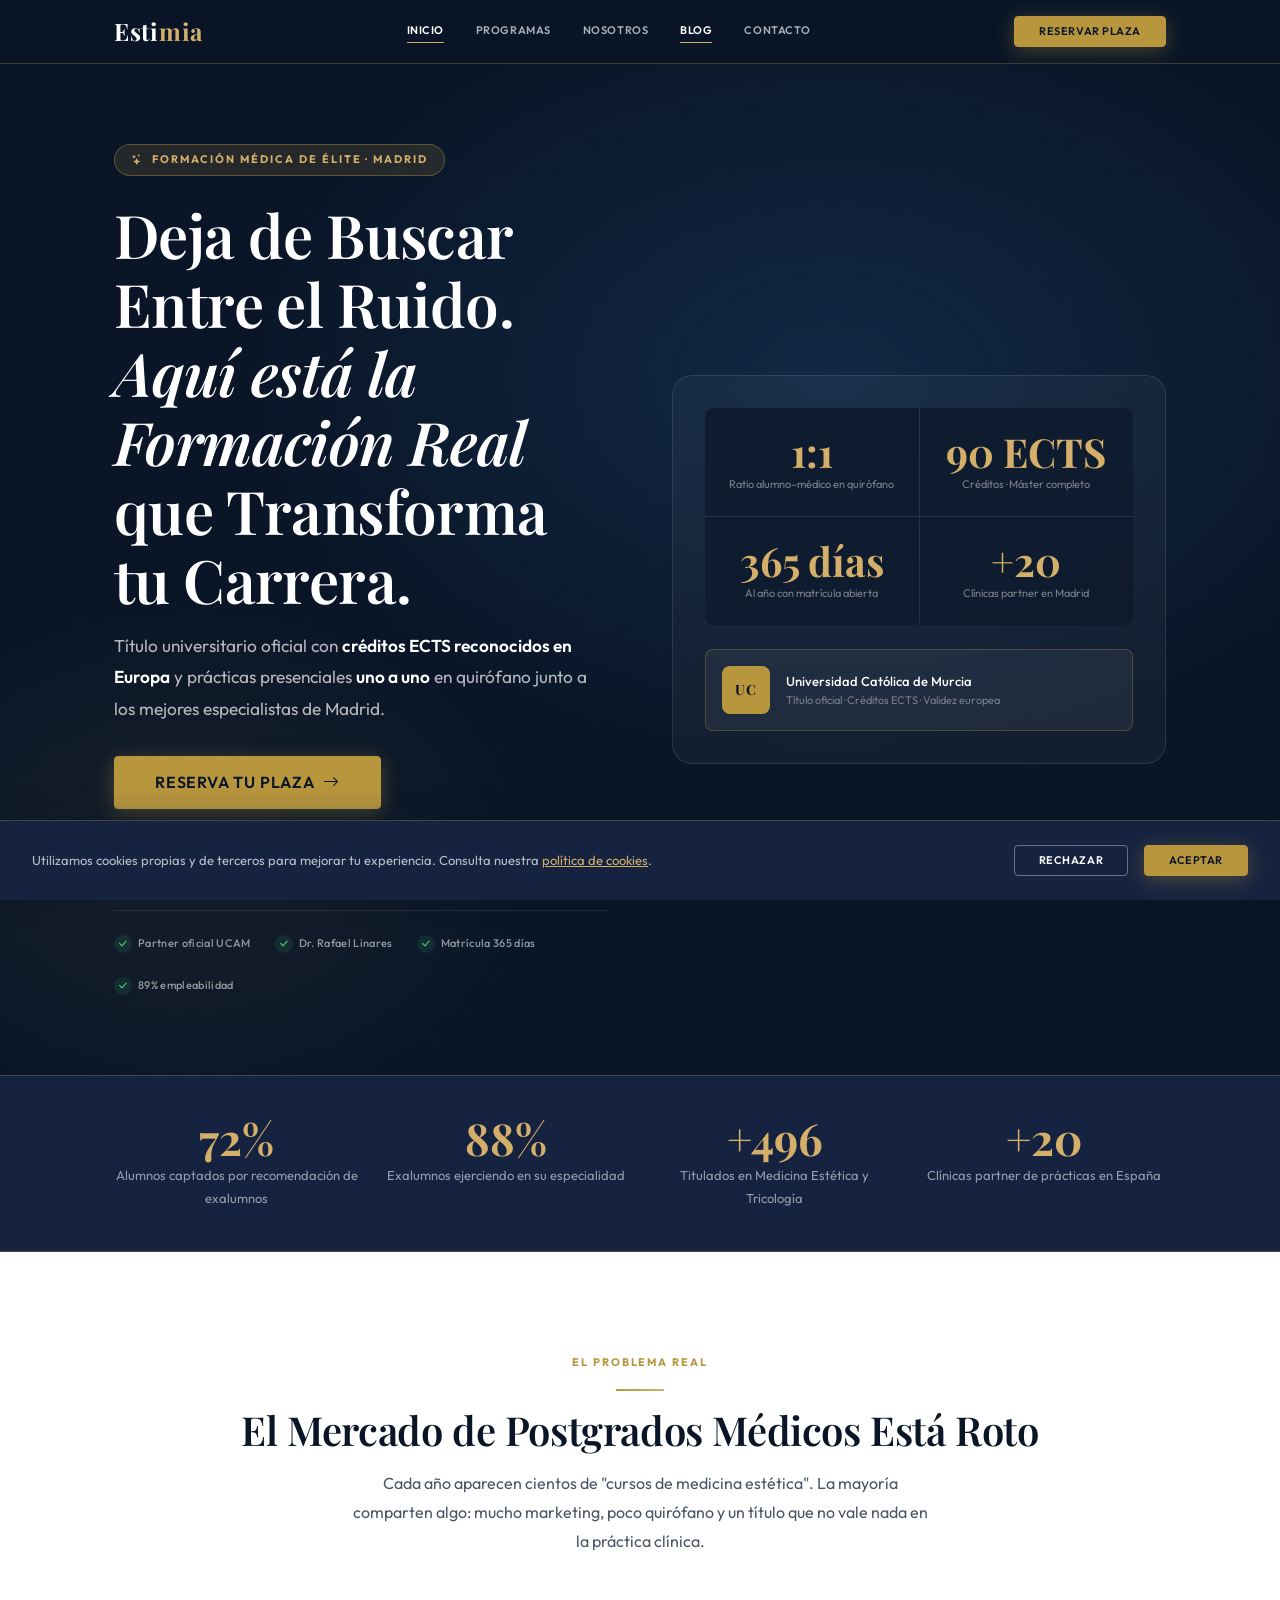
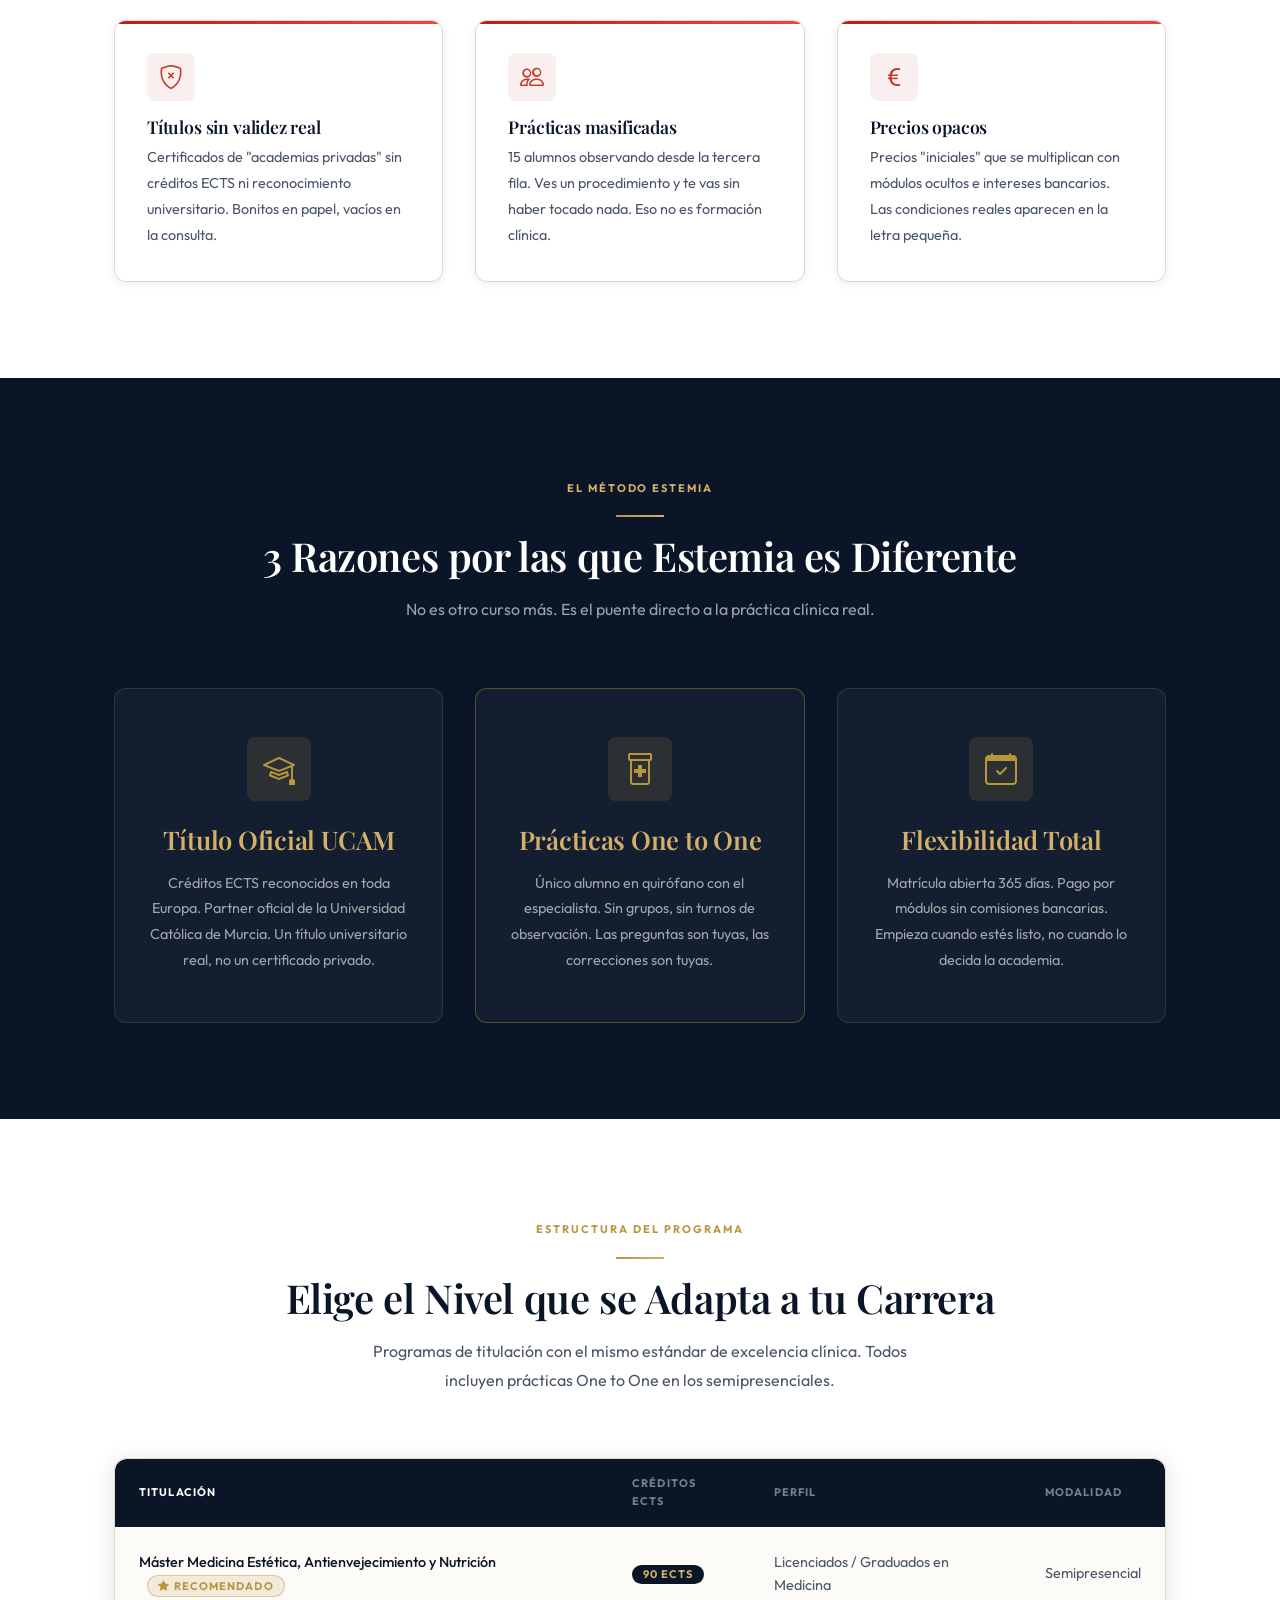
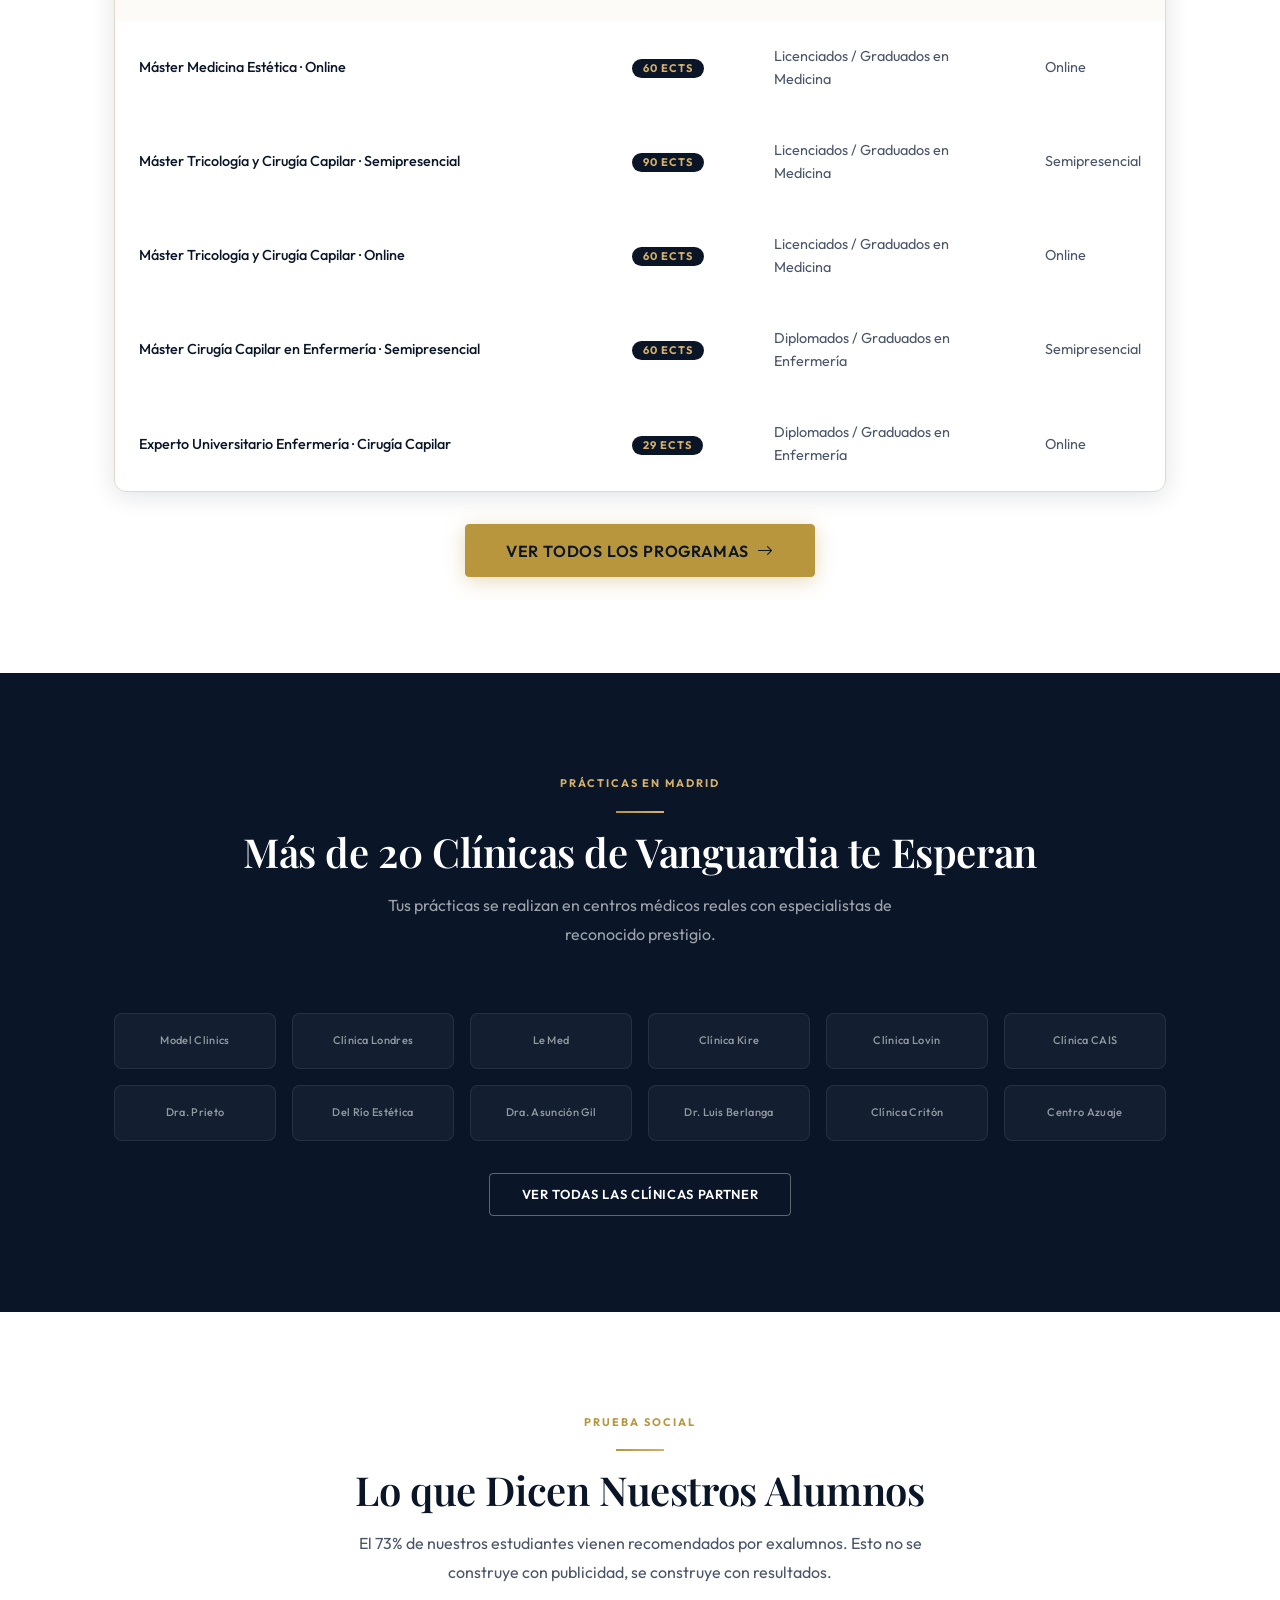
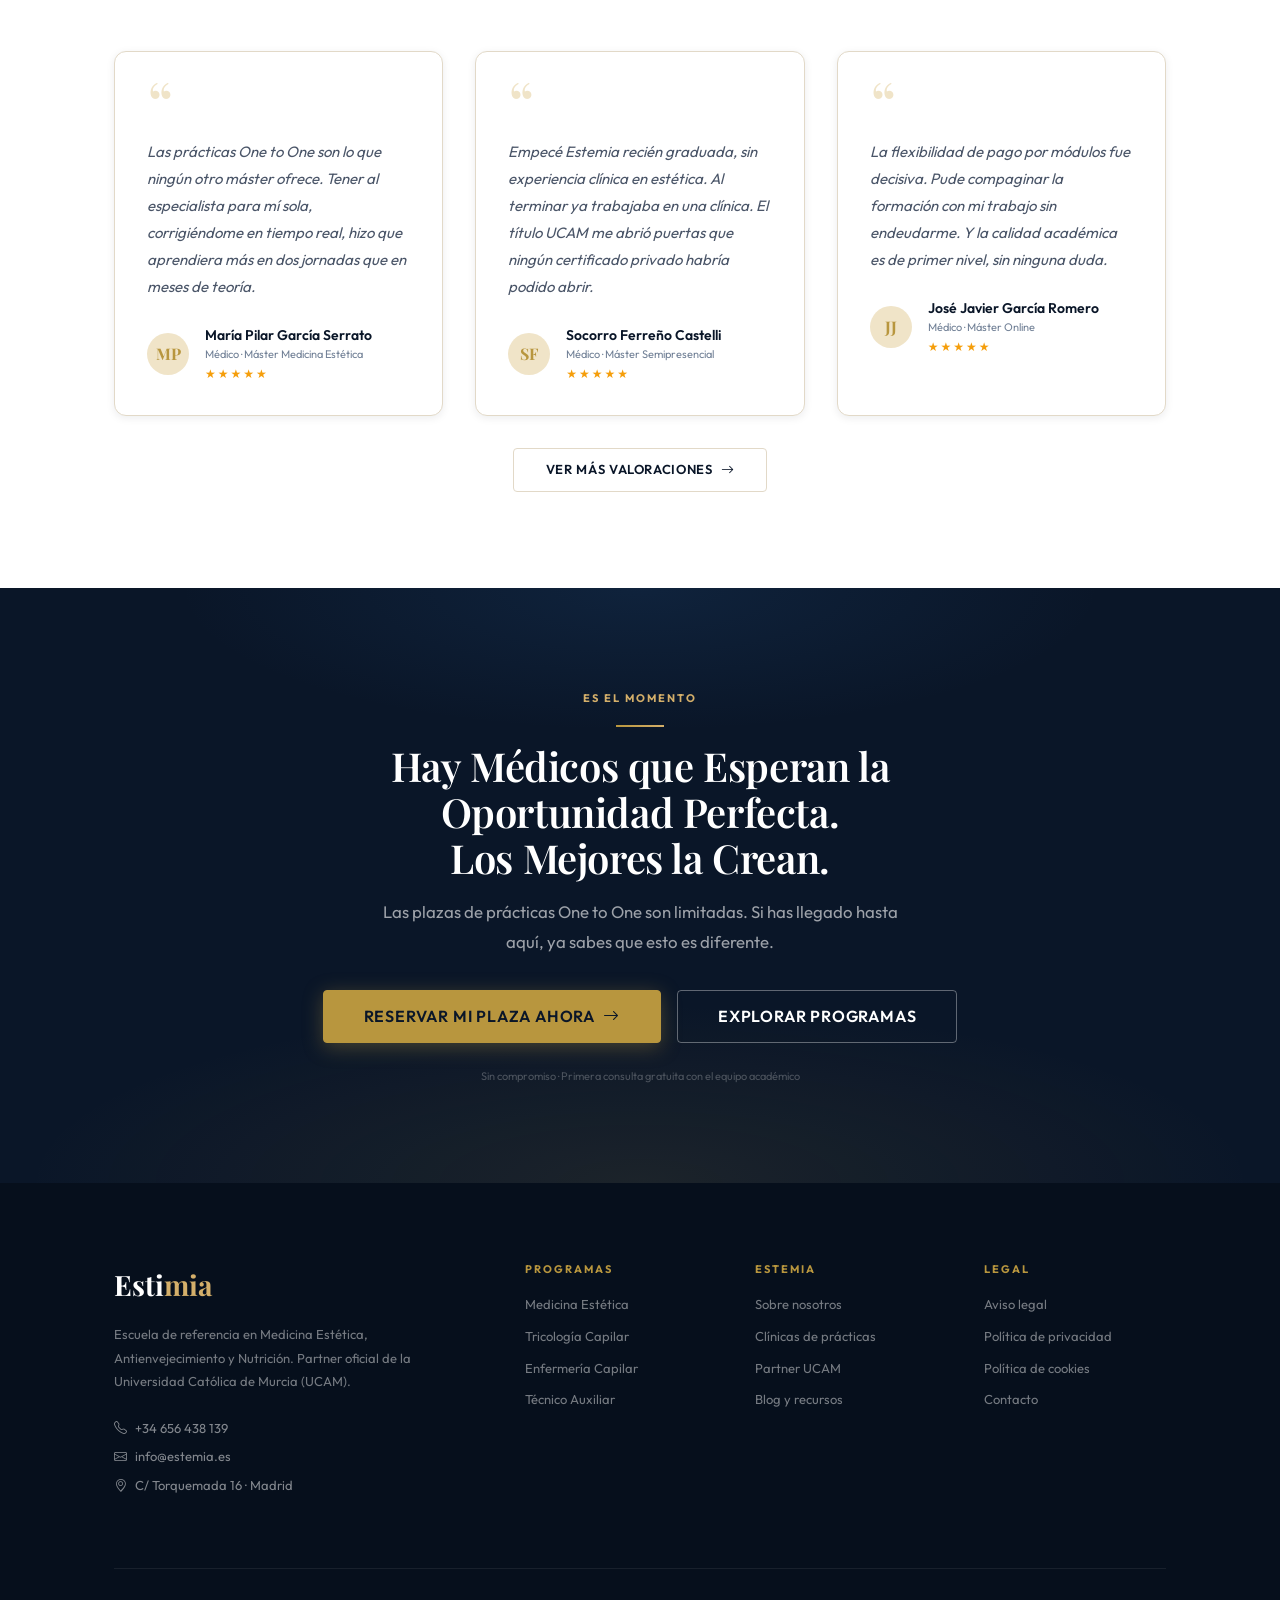
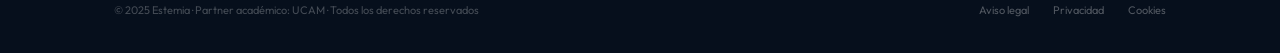
==== commit 60fba077: "Solucion errores iconos y mobile view Se ha corregido todos los errores con los iconos, y se ha solu" ====
--- a/index.html
+++ b/index.html
@@ -3,85 +3,28 @@
 <head>
   <meta charset="UTF-8">
   <meta name="viewport" content="width=device-width, initial-scale=1.0">
-  <meta name="description" content="Auramed — Escuela de élite en Medicina Estética, Antienvejecimiento y Nutrición. Partner oficial UCAM. Títulos con créditos ECTS y prácticas One to One en Madrid.">
-  <title>Auramed · Medicina Estética de Élite | Partner UCAM</title>
+  <meta name="description" content="Estemia — Escuela de élite en Medicina Estética, Antienvejecimiento y Nutrición. Partner oficial UCAM. Títulos con créditos ECTS y prácticas One to One en Madrid.">
+  <meta name="robots" content="index, follow">
+  <title>Estemia · Medicina Estética de Élite | Partner UCAM</title>
+
+  <!-- Bootstrap Icons -->
+  <link rel="stylesheet" href="https://cdn.jsdelivr.net/npm/bootstrap-icons@1.11.3/font/bootstrap-icons.min.css">
+
+  <!-- Estemia CSS -->
   <link rel="stylesheet" href="css/main.css">
-  <style>
-    /* ── HOME-SPECIFIC ── */
-    .hero-grid { display: grid; grid-template-columns: 1fr 1fr; gap: 48px; align-items: center; position: relative; z-index: 1; }
-    .hero-badge { display: inline-flex; align-items: center; gap: 8px; background: rgba(184,150,62,0.15); border: 1px solid rgba(184,150,62,0.4); color: var(--gold-light); font-size: 0.7rem; font-weight: 600; letter-spacing: 0.15em; text-transform: uppercase; padding: 0.35rem 1rem; border-radius: 50px; margin-bottom: 24px; }
-    .hero-ctas { display: flex; gap: 12px; flex-wrap: wrap; margin: 32px 0; }
-    .trust-row { display: flex; align-items: center; gap: 24px; flex-wrap: wrap; padding-top: 24px; border-top: 1px solid rgba(255,255,255,0.1); }
-    .trust-item { display: flex; align-items: center; gap: 6px; color: rgba(255,255,255,0.6); font-size: 0.78rem; font-weight: 500; }
-    .trust-check { width: 18px; height: 18px; background: rgba(45,122,90,0.2); border-radius: 50%; display: flex; align-items: center; justify-content: center; color: #4ade80; font-size: 0.65rem; flex-shrink: 0; }
-
-    /* Hero card */
-    .hero-visual-card { background: rgba(255,255,255,0.04); border: 1px solid rgba(255,255,255,0.1); border-radius: 12px; padding: 32px; backdrop-filter: blur(16px); }
-    .stat-grid-2x2 { display: grid; grid-template-columns: 1fr 1fr; gap: 1px; background: rgba(255,255,255,0.06); border-radius: 8px; overflow: hidden; margin-bottom: 20px; }
-    .hstat { background: rgba(10,22,40,0.8); padding: 24px; text-align: center; }
-    .hstat-n { font-family: 'Cormorant Garamond', serif; font-size: 2.6rem; font-weight: 700; color: var(--gold-light); line-height: 1; display: block; }
-    .hstat-l { color: rgba(255,255,255,0.5); font-size: 0.75rem; margin-top: 4px; display: block; }
-    .ucam-strip { display: flex; align-items: center; gap: 16px; background: rgba(255,255,255,0.05); border: 1px solid rgba(184,150,62,0.3); border-radius: 8px; padding: 14px 18px; }
-    .ucam-seal { width: 48px; height: 48px; background: var(--gold); border-radius: 8px; display: flex; align-items: center; justify-content: center; font-family: 'Cormorant Garamond', serif; font-weight: 700; color: var(--navy); font-size: 0.9rem; flex-shrink: 0; }
-    .ucam-t1 { color: var(--white); font-size: 0.82rem; font-weight: 600; }
-    .ucam-t2 { color: rgba(255,255,255,0.45); font-size: 0.72rem; }
-
-    /* Problemas */
-    .pain-card::before { content:''; position:absolute; top:0; left:0; right:0; height:3px; background: linear-gradient(90deg,#b91c1c,#ef4444); }
-    .pain-card { position: relative; overflow: hidden; }
-    .pain-icon-box { width: 44px; height: 44px; background: rgba(185,28,28,0.08); border-radius: 10px; display: flex; align-items: center; justify-content: center; font-size: 1.3rem; margin-bottom: 16px; }
-
-    /* Programa table */
-    .prog-table { width: 100%; border-collapse: separate; border-spacing: 0; border-radius: 12px; overflow: hidden; border: 1px solid var(--border); box-shadow: var(--shadow-md); }
-    .prog-table thead { background: var(--navy); }
-    .prog-table thead th { padding: 16px 20px; text-align: left; color: rgba(255,255,255,0.5); font-size: 0.68rem; font-weight: 600; letter-spacing: 0.12em; text-transform: uppercase; }
-    .prog-table thead th:first-child { color: var(--white); }
-    .prog-table tbody tr { border-bottom: 1px solid var(--border); transition: background 0.2s; }
-    .prog-table tbody tr:last-child { border-bottom: none; }
-    .prog-table tbody tr:hover { background: var(--ivory); }
-    .prog-table td { padding: 20px; font-size: 0.9rem; color: var(--slate); vertical-align: top; }
-    .prog-table td:first-child { color: var(--navy); font-weight: 600; font-size: 1rem; }
-    .prog-feat { background: rgba(184,150,62,0.04) !important; }
-
-    /* Prácticas clínicas */
-    .clinics-section { background: var(--navy); }
-    .clinic-logos-grid { display: grid; grid-template-columns: repeat(auto-fill, minmax(140px, 1fr)); gap: 12px; margin-top: 48px; }
-    .clinic-logo-box { background: rgba(255,255,255,0.05); border: 1px solid rgba(255,255,255,0.08); border-radius: 8px; padding: 16px 12px; display: flex; align-items: center; justify-content: center; min-height: 64px; transition: all 0.25s; }
-    .clinic-logo-box:hover { background: rgba(255,255,255,0.09); border-color: rgba(184,150,62,0.3); }
-    .clinic-logo-box img { max-height: 36px; width: auto; object-fit: contain; filter: brightness(0) invert(1); opacity: 0.6; transition: opacity 0.25s; }
-    .clinic-logo-box:hover img { opacity: 0.9; }
-    .clinic-name { color: rgba(255,255,255,0.6); font-size: 0.72rem; text-align: center; }
-
-    /* Testimonials */
-    .testimonials-section { background: var(--white); }
-    .testimonials-grid { display: grid; grid-template-columns: repeat(3,1fr); gap: 24px; }
-
-    /* CTA final */
-    .cta-section { background: var(--navy); text-align: center; position: relative; overflow: hidden; }
-    .cta-section::before { content:''; position:absolute; inset:0; background: radial-gradient(ellipse 80% 50% at 50% 100%, rgba(184,150,62,0.12) 0%, transparent 60%), radial-gradient(ellipse 60% 40% at 50% 0%, rgba(45,106,173,0.18) 0%, transparent 60%); }
-    .cta-inner { position: relative; z-index: 1; }
-    .cta-btns { display: flex; gap: 12px; justify-content: center; flex-wrap: wrap; margin-top: 32px; }
-
-    @media (max-width: 900px) {
-      .hero-grid { grid-template-columns: 1fr; }
-      .hero-visual-card { display: none; }
-      .testimonials-grid { grid-template-columns: 1fr; }
-      .prog-table { font-size: 0.85rem; }
-      .prog-table td, .prog-table th { padding: 14px; }
-    }
-    @media (max-width: 600px) {
-      .hero-ctas { flex-direction: column; }
-      .hero-ctas .btn { width: 100%; }
-      .cta-btns { flex-direction: column; align-items: center; }
-    }
-  </style>
+  <link rel="stylesheet" href="css/components.css">
+  <link rel="stylesheet" href="css/animations.css">
+  <link rel="stylesheet" href="css/pages/home.css">
 </head>
 <body>
 
-<!-- ═══ NAV ═══ -->
+<!-- ════════════════════════════════════════════
+     NAVEGACIÓN
+════════════════════════════════════════════ -->
 <nav id="main-nav" role="navigation" aria-label="Navegación principal">
   <div class="nav-inner">
-    <a href="index.html" class="nav-logo" aria-label="Auramed inicio">Aura<span>med</span></a>
+    <a href="index.html" class="nav-logo" aria-label="Estemia — Inicio">Esti<span>mia</span></a>
+
     <div class="nav-links" role="list">
       <a href="index.html" role="listitem">Inicio</a>
       <a href="servicios.html" role="listitem">Programas</a>
@@ -89,332 +32,455 @@
       <a href="blog/index.html" role="listitem">Blog</a>
       <a href="contacto.html" role="listitem">Contacto</a>
     </div>
-    <a href="contacto.html" class="btn btn-primary btn-sm nav-cta">Reservar plaza</a>
-    <button class="nav-hamburger" id="nav-hamburger" aria-label="Abrir menú" aria-expanded="false" aria-controls="nav-mobile">
+
+    <a href="contacto.html" class="btn btn--primary btn--sm nav-cta">Reservar plaza</a>
+
+    <button
+      class="nav-hamburger"
+      id="nav-hamburger"
+      aria-label="Abrir menú de navegación"
+      aria-expanded="false"
+      aria-controls="nav-mobile">
       <span></span><span></span><span></span>
     </button>
   </div>
 </nav>
+
+<!-- Menú móvil -->
 <div class="nav-mobile" id="nav-mobile" role="dialog" aria-modal="true" aria-label="Menú de navegación">
   <a href="index.html">Inicio</a>
   <a href="servicios.html">Programas</a>
   <a href="nosotros.html">Nosotros</a>
   <a href="blog/index.html">Blog</a>
   <a href="contacto.html">Contacto</a>
-  <a href="contacto.html" class="btn btn-primary btn-lg">Reservar plaza</a>
+  <a href="contacto.html" class="btn btn--primary btn--lg">Reservar plaza</a>
 </div>
 
+
 <main id="main-content">
 
-<!-- ═══ HERO ═══ -->
+<!-- ════════════════════════════════════════════
+     HERO
+════════════════════════════════════════════ -->
 <section class="hero" aria-labelledby="hero-heading">
   <div class="container">
     <div class="hero-grid">
+
+      <!-- Columna izquierda: copy -->
       <div>
-        <div class="hero-badge animate-fade-up">✦ Formación Médica de Élite · Madrid</div>
-        <h1 id="hero-heading" class="animate-fade-up delay-1" style="color:var(--white);">
+        <div class="hero-badge animate-fade-up">
+          <i class="bi bi-stars"></i>
+          Formación Médica de Élite · Madrid
+        </div>
+
+        <h1 id="hero-heading" class="text-white animate-fade-up delay-1">
           Deja de Buscar Entre el Ruido.<br>
-          <em style="font-style:italic; color:var(--gold-light);">Aquí está la Formación Real</em> que Transforma tu Carrera.
+          <em>Aquí está la Formación Real</em> que Transforma tu Carrera.
         </h1>
-        <p class="animate-fade-up delay-2" style="color:rgba(255,255,255,0.7); font-size:1.08rem; margin-top:16px;">
-          Título universitario oficial con <strong style="color:var(--white);">créditos ECTS reconocidos en Europa</strong> y prácticas presenciales <strong style="color:var(--white);">uno a uno</strong> en quirófano junto a los mejores especialistas de Madrid.
+
+        <p class="animate-fade-up delay-2" style="color:rgba(255,255,255,0.70); font-size:1.08rem; margin-top:var(--space-2);">
+          Título universitario oficial con <strong style="color:var(--color-white);">créditos ECTS reconocidos en Europa</strong>
+          y prácticas presenciales <strong style="color:var(--color-white);">uno a uno</strong> en quirófano
+          junto a los mejores especialistas de Madrid.
         </p>
+
         <div class="hero-ctas animate-fade-up delay-3">
-          <a href="contacto.html" class="btn btn-primary btn-lg">Reserva tu Plaza →</a>
-          <a href="servicios.html" class="btn btn-secondary btn-lg">Ver Programas</a>
-        </div>
+          <a href="contacto.html" class="btn btn--primary btn--lg">
+            Reserva tu Plaza
+            <i class="bi bi-arrow-right"></i>
+          </a>
+          <a href="servicios.html" class="btn btn--secondary btn--lg">Ver Programas</a>
+        </div>
+
         <div class="trust-row animate-fade-up delay-4">
-          <div class="trust-item"><div class="trust-check">✓</div> Partner oficial UCAM</div>
-          <div class="trust-item"><div class="trust-check">✓</div> Dr. Rafael Linares</div>
-          <div class="trust-item"><div class="trust-check">✓</div> Matrícula 365 días</div>
-          <div class="trust-item"><div class="trust-check">✓</div> 89% empleabilidad</div>
-        </div>
-      </div>
+          <div class="trust-item">
+            <span class="trust-check"><i class="bi bi-check-lg"></i></span>
+            Partner oficial UCAM
+          </div>
+          <div class="trust-item">
+            <span class="trust-check"><i class="bi bi-check-lg"></i></span>
+            Dr. Rafael Linares
+          </div>
+          <div class="trust-item">
+            <span class="trust-check"><i class="bi bi-check-lg"></i></span>
+            Matrícula 365 días
+          </div>
+          <div class="trust-item">
+            <span class="trust-check"><i class="bi bi-check-lg"></i></span>
+            89% empleabilidad
+          </div>
+        </div>
+      </div>
+
+      <!-- Columna derecha: card visual -->
       <div class="hero-visual-card animate-fade-up delay-2">
-        <div class="stat-grid-2x2">
-          <div class="hstat"><span class="hstat-n">1:1</span><span class="hstat-l">Ratio alumno–médico en quirófano</span></div>
-          <div class="hstat"><span class="hstat-n">90</span><span class="hstat-l">Créditos ECTS · Máster completo</span></div>
-          <div class="hstat"><span class="hstat-n">365</span><span class="hstat-l">Días al año con matrícula abierta</span></div>
-          <div class="hstat"><span class="hstat-n">+20</span><span class="hstat-l">Clínicas partner en Madrid</span></div>
-        </div>
+        <div class="hero-stats-grid">
+          <div class="hero-stat">
+            <span class="hero-stat__num" data-count="1" data-suffix=":1">1:1</span>
+            <span class="hero-stat__label">Ratio alumno–médico en quirófano</span>
+          </div>
+          <div class="hero-stat">
+            <span class="hero-stat__num" data-count="90" data-suffix=" ECTS">90</span>
+            <span class="hero-stat__label">Créditos · Máster completo</span>
+          </div>
+          <div class="hero-stat">
+            <span class="hero-stat__num" data-count="365" data-suffix=" días">365</span>
+            <span class="hero-stat__label">Al año con matrícula abierta</span>
+          </div>
+          <div class="hero-stat">
+            <span class="hero-stat__num" data-count="20" data-prefix="+">+20</span>
+            <span class="hero-stat__label">Clínicas partner en Madrid</span>
+          </div>
+        </div>
+
         <div class="ucam-strip">
           <div class="ucam-seal">UC</div>
           <div>
-            <div class="ucam-t1">Universidad Católica de Murcia</div>
-            <div class="ucam-t2">Título oficial · Créditos ECTS · Validez europea</div>
-          </div>
-        </div>
-      </div>
-    </div>
-  </div>
-</section>
-
-<!-- ═══ STATS STRIP ═══ -->
-<section class="stats-strip" aria-label="Cifras clave">
+            <div class="ucam-text-1">Universidad Católica de Murcia</div>
+            <div class="ucam-text-2">Título oficial · Créditos ECTS · Validez europea</div>
+          </div>
+        </div>
+      </div>
+
+    </div>
+  </div>
+</section>
+
+
+<!-- ════════════════════════════════════════════
+     STATS STRIP
+════════════════════════════════════════════ -->
+<div class="stats-strip" aria-label="Cifras clave de Estemia">
   <div class="container">
     <div class="stats-grid">
       <div class="reveal">
-        <span class="stat-num">73%</span>
-        <div class="stat-label">Alumnos captados por recomendación de exalumnos</div>
+        <span class="stat-num" data-count="73" data-suffix="%">73%</span>
+        <p class="stat-label">Alumnos captados por recomendación de exalumnos</p>
       </div>
       <div class="reveal">
-        <span class="stat-num">89%</span>
-        <div class="stat-label">Exalumnos ejerciendo la profesión para la que se formaron</div>
+        <span class="stat-num" data-count="89" data-suffix="%">89%</span>
+        <p class="stat-label">Exalumnos ejerciendo en su especialidad</p>
       </div>
       <div class="reveal">
-        <span class="stat-num">+500</span>
-        <div class="stat-label">Titulados en Medicina Estética y Tricología</div>
+        <span class="stat-num" data-count="500" data-prefix="+">+500</span>
+        <p class="stat-label">Titulados en Medicina Estética y Tricología</p>
       </div>
       <div class="reveal">
-        <span class="stat-num">+20</span>
-        <div class="stat-label">Clínicas partner de prácticas en toda España</div>
-      </div>
-    </div>
-  </div>
-</section>
-
-<!-- ═══ PROBLEMA ═══ -->
-<section style="background:var(--white);" aria-labelledby="problema-heading">
+        <span class="stat-num" data-count="20" data-prefix="+">+20</span>
+        <p class="stat-label">Clínicas partner de prácticas en España</p>
+      </div>
+    </div>
+  </div>
+</div>
+
+
+<!-- ════════════════════════════════════════════
+     EL PROBLEMA
+════════════════════════════════════════════ -->
+<section style="background:var(--color-white);" aria-labelledby="problema-heading">
   <div class="container">
     <div class="section-header text-center reveal">
       <span class="eyebrow">El problema real</span>
-      <div class="divider-gold"></div>
+      <hr class="divider-gold">
       <h2 id="problema-heading">El Mercado de Postgrados Médicos Está Roto</h2>
       <p>Cada año aparecen cientos de "cursos de medicina estética". La mayoría comparten algo: mucho marketing, poco quirófano y un título que no vale nada en la práctica clínica.</p>
     </div>
+
     <div class="grid-3">
       <div class="card pain-card reveal">
-        <div class="pain-icon-box">🏴‍☠️</div>
-        <h3 style="font-size:1.1rem; margin-bottom:8px;">Títulos sin validez real</h3>
-        <p style="font-size:0.9rem;">Certificados de "academias privadas" sin reconocimiento universitario ni créditos ECTS. Bonitos en papel, vacíos en la consulta.</p>
-      </div>
+        <div class="pain-icon-box icon-box--error">
+          <i class="bi bi-shield-x icon--lg"></i>
+        </div>
+        <h3 style="font-size:1.1rem; margin-bottom:var(--space-1);">Títulos sin validez real</h3>
+        <p style="font-size:0.9rem;">Certificados de "academias privadas" sin créditos ECTS ni reconocimiento universitario. Bonitos en papel, vacíos en la consulta.</p>
+      </div>
+
       <div class="card pain-card reveal">
-        <div class="pain-icon-box">👥</div>
-        <h3 style="font-size:1.1rem; margin-bottom:8px;">Prácticas masificadas</h3>
-        <p style="font-size:0.9rem;">15 alumnos observando cómo el médico trabaja en el paciente. Ves un procedimiento desde la tercera fila y te vas sin haber tocado nada.</p>
-      </div>
+        <div class="pain-icon-box icon-box--error">
+          <i class="bi bi-people icon--lg"></i>
+        </div>
+        <h3 style="font-size:1.1rem; margin-bottom:var(--space-1);">Prácticas masificadas</h3>
+        <p style="font-size:0.9rem;">15 alumnos observando desde la tercera fila. Ves un procedimiento y te vas sin haber tocado nada. Eso no es formación clínica.</p>
+      </div>
+
       <div class="card pain-card reveal">
-        <div class="pain-icon-box">💳</div>
-        <h3 style="font-size:1.1rem; margin-bottom:8px;">Precios opacos</h3>
-        <p style="font-size:0.9rem;">Precios "iniciales" que se multiplican con intereses bancarios, módulos ocultos y condiciones de cancelación imposibles de leer.</p>
-      </div>
-    </div>
-  </div>
-</section>
-
-<!-- ═══ BENEFICIOS / SOLUCIÓN ═══ -->
-<section style="background:var(--navy);" aria-labelledby="solucion-heading">
+        <div class="pain-icon-box icon-box--error">
+          <i class="bi bi-currency-euro icon--lg"></i>
+        </div>
+        <h3 style="font-size:1.1rem; margin-bottom:var(--space-1);">Precios opacos</h3>
+        <p style="font-size:0.9rem;">Precios "iniciales" que se multiplican con módulos ocultos e intereses bancarios. Las condiciones reales aparecen en la letra pequeña.</p>
+      </div>
+    </div>
+  </div>
+</section>
+
+
+<!-- ════════════════════════════════════════════
+     BENEFICIOS / SOLUCIÓN
+════════════════════════════════════════════ -->
+<section style="background:var(--color-navy);" aria-labelledby="solucion-heading">
   <div class="container">
     <div class="section-header text-center reveal">
-      <span class="eyebrow" style="color:var(--gold-light);">El Método Auramed</span>
-      <div class="divider-gold"></div>
-      <h2 id="solucion-heading" style="color:var(--white);">3 Razones por las que Auramed es Diferente</h2>
-      <p style="color:rgba(255,255,255,0.6);">No es otro curso más. Es el puente directo a la práctica clínica real.</p>
-    </div>
+      <span class="eyebrow text-gold">El Método Estemia</span>
+      <hr class="divider-gold">
+      <h2 id="solucion-heading" class="text-white">3 Razones por las que Estemia es Diferente</h2>
+      <p class="text-muted">No es otro curso más. Es el puente directo a la práctica clínica real.</p>
+    </div>
+
     <div class="grid-3">
-      <div class="card-dark reveal" style="text-align:center; padding:40px 32px;">
-        <div style="font-size:2.5rem; margin-bottom:16px;">🎓</div>
-        <h3 style="color:var(--gold-light); margin-bottom:12px;">Título Oficial UCAM</h3>
-        <p style="color:rgba(255,255,255,0.6); font-size:0.9rem;">Créditos ECTS reconocidos en toda Europa. Partner oficial de la Universidad Católica de Murcia. No es un certificado privado: es un título universitario real.</p>
-      </div>
-      <div class="card-dark reveal" style="text-align:center; padding:40px 32px; border-color:rgba(184,150,62,0.4);">
-        <div style="font-size:2.5rem; margin-bottom:16px;">🔬</div>
-        <h3 style="color:var(--gold-light); margin-bottom:12px;">Prácticas One to One</h3>
-        <p style="color:rgba(255,255,255,0.6); font-size:0.9rem;">Único alumno en quirófano con el especialista. Sin grupos, sin turnos de observación. Las preguntas son tuyas, la corrección es tuya, la experiencia es plena.</p>
-      </div>
-      <div class="card-dark reveal" style="text-align:center; padding:40px 32px;">
-        <div style="font-size:2.5rem; margin-bottom:16px;">📅</div>
-        <h3 style="color:var(--gold-light); margin-bottom:12px;">Flexibilidad Total</h3>
-        <p style="color:rgba(255,255,255,0.6); font-size:0.9rem;">Matrícula abierta 365 días. Pago por módulos sin comisiones bancarias. Empieza cuando estés listo, no cuando el calendario de la academia lo decida.</p>
-      </div>
-    </div>
-  </div>
-</section>
-
-<!-- ═══ PROGRAMAS TABLE ═══ -->
-<section style="background:var(--white);" aria-labelledby="programas-heading">
+      <div class="card--dark reveal" style="text-align:center; padding:var(--space-6) var(--space-4);">
+        <span class="icon-box icon-box--gold" style="margin:0 auto var(--space-3); width:64px;height:64px;">
+          <i class="bi bi-mortarboard icon--xl"></i>
+        </span>
+        <h3 style="color:var(--color-gold-light); margin-bottom:var(--space-2);">Título Oficial UCAM</h3>
+        <p class="text-muted" style="font-size:0.9rem;">Créditos ECTS reconocidos en toda Europa. Partner oficial de la Universidad Católica de Murcia. Un título universitario real, no un certificado privado.</p>
+      </div>
+
+      <div class="card--dark reveal" style="text-align:center; padding:var(--space-6) var(--space-4); border-color:var(--color-gold-alpha-40);">
+        <span class="icon-box icon-box--gold" style="margin:0 auto var(--space-3); width:64px;height:64px;">
+          <i class="bi bi-prescription2 icon--xl"></i>
+        </span>
+        <h3 style="color:var(--color-gold-light); margin-bottom:var(--space-2);">Prácticas One to One</h3>
+        <p class="text-muted" style="font-size:0.9rem;">Único alumno en quirófano con el especialista. Sin grupos, sin turnos de observación. Las preguntas son tuyas, las correcciones son tuyas.</p>
+      </div>
+
+      <div class="card--dark reveal" style="text-align:center; padding:var(--space-6) var(--space-4);">
+        <span class="icon-box icon-box--gold" style="margin:0 auto var(--space-3); width:64px;height:64px;">
+          <i class="bi bi-calendar-check icon--xl"></i>
+        </span>
+        <h3 style="color:var(--color-gold-light); margin-bottom:var(--space-2);">Flexibilidad Total</h3>
+        <p class="text-muted" style="font-size:0.9rem;">Matrícula abierta 365 días. Pago por módulos sin comisiones bancarias. Empieza cuando estés listo, no cuando lo decida la academia.</p>
+      </div>
+    </div>
+  </div>
+</section>
+
+
+<!-- ════════════════════════════════════════════
+     TABLA DE PROGRAMAS
+════════════════════════════════════════════ -->
+<section style="background:var(--color-white);" aria-labelledby="programas-heading">
   <div class="container">
     <div class="section-header text-center reveal">
       <span class="eyebrow">Estructura del programa</span>
-      <div class="divider-gold"></div>
+      <hr class="divider-gold">
       <h2 id="programas-heading">Elige el Nivel que se Adapta a tu Carrera</h2>
-      <p>Tres niveles de titulación, un mismo estándar de excelencia clínica. Todos incluyen prácticas presenciales One to One.</p>
-    </div>
+      <p>Programas de titulación con el mismo estándar de excelencia clínica. Todos incluyen prácticas One to One en los semipresenciales.</p>
+    </div>
+
     <div class="reveal">
-      <table class="prog-table" role="table" aria-label="Programas académicos Auramed">
+      <div class="prog-table-wrap">
+      <table class="prog-table" role="table" aria-label="Programas académicos Estemia">
         <thead>
           <tr>
             <th scope="col">Titulación</th>
             <th scope="col">Créditos ECTS</th>
             <th scope="col">Perfil</th>
-            <th scope="col">Duración</th>
+            <th scope="col">Modalidad</th>
           </tr>
         </thead>
         <tbody>
-          <tr class="prog-feat">
-            <td>Máster Medicina Estética, Antienvejecimiento y Nutrición <span class="badge badge-gold" style="margin-left:8px;">⭐ Recomendado</span></td>
-            <td><span class="badge badge-navy">90 ECTS</span></td>
-            <td>Licenciados o Graduados en Medicina</td>
-            <td>12–18 meses</td>
+          <tr class="is-featured">
+            <td>
+              Máster Medicina Estética, Antienvejecimiento y Nutrición
+              <span class="badge badge--gold" style="margin-left:var(--space-1);">
+                <i class="bi bi-star-fill"></i> Recomendado
+              </span>
+            </td>
+            <td><span class="badge badge--navy">90 ECTS</span></td>
+            <td>Licenciados / Graduados en Medicina</td>
+            <td>Semipresencial</td>
           </tr>
           <tr>
             <td>Máster Medicina Estética · Online</td>
-            <td><span class="badge badge-navy">60 ECTS</span></td>
-            <td>Licenciados o Graduados en Medicina</td>
-            <td>10–14 meses</td>
+            <td><span class="badge badge--navy">60 ECTS</span></td>
+            <td>Licenciados / Graduados en Medicina</td>
+            <td>Online</td>
           </tr>
           <tr>
-            <td>Máster Tricología y Cirugía de Trasplante Capilar · Semipresencial</td>
-            <td><span class="badge badge-navy">90 ECTS</span></td>
-            <td>Licenciados o Graduados en Medicina</td>
-            <td>12–18 meses</td>
+            <td>Máster Tricología y Cirugía Capilar · Semipresencial</td>
+            <td><span class="badge badge--navy">90 ECTS</span></td>
+            <td>Licenciados / Graduados en Medicina</td>
+            <td>Semipresencial</td>
           </tr>
           <tr>
-            <td>Máster Tricología y Cirugía de Trasplante Capilar · Online</td>
-            <td><span class="badge badge-navy">60 ECTS</span></td>
-            <td>Licenciados o Graduados en Medicina</td>
-            <td>10–14 meses</td>
+            <td>Máster Tricología y Cirugía Capilar · Online</td>
+            <td><span class="badge badge--navy">60 ECTS</span></td>
+            <td>Licenciados / Graduados en Medicina</td>
+            <td>Online</td>
           </tr>
           <tr>
             <td>Máster Cirugía Capilar en Enfermería · Semipresencial</td>
-            <td><span class="badge badge-navy">60 ECTS</span></td>
-            <td>Diplomados o Graduados en Enfermería</td>
-            <td>10–14 meses</td>
+            <td><span class="badge badge--navy">60 ECTS</span></td>
+            <td>Diplomados / Graduados en Enfermería</td>
+            <td>Semipresencial</td>
           </tr>
           <tr>
-            <td>Experto en Cirugía de Injerto Capilar en Enfermería · Online</td>
-            <td><span class="badge badge-navy">29 ECTS</span></td>
-            <td>Diplomados o Graduados en Enfermería</td>
-            <td>6–9 meses</td>
+            <td>Experto Universitario Enfermería · Cirugía Capilar</td>
+            <td><span class="badge badge--navy">29 ECTS</span></td>
+            <td>Diplomados / Graduados en Enfermería</td>
+            <td>Online</td>
           </tr>
         </tbody>
       </table>
-    </div>
-    <div class="text-center" style="margin-top:32px;">
-      <a href="servicios.html" class="btn btn-primary btn-lg">Ver todos los programas →</a>
-    </div>
-  </div>
-</section>
-
-<!-- ═══ CLÍNICAS PARTNER ═══ -->
+      </div>
+    </div>
+
+    <div class="text-center mt-4">
+      <a href="servicios.html" class="btn btn--primary btn--lg">
+        Ver todos los programas
+        <i class="bi bi-arrow-right"></i>
+      </a>
+    </div>
+  </div>
+</section>
+
+
+<!-- ════════════════════════════════════════════
+     CLÍNICAS PARTNER
+════════════════════════════════════════════ -->
 <section class="clinics-section" aria-labelledby="clinicas-heading">
   <div class="container">
     <div class="section-header text-center reveal">
-      <span class="eyebrow" style="color:var(--gold-light);">Prácticas en Madrid</span>
-      <div class="divider-gold"></div>
-      <h2 id="clinicas-heading" style="color:var(--white);">Más de 20 Clínicas de Vanguardia te Esperan</h2>
-      <p style="color:rgba(255,255,255,0.6);">Tus prácticas se realizan en centros médicos reales con especialistas de reconocido prestigio en Madrid y otras ciudades.</p>
-    </div>
-    <div class="clinic-logos-grid reveal">
-      <div class="clinic-logo-box" title="Model Clinics"><span class="clinic-name">Model Clinics</span></div>
-      <div class="clinic-logo-box" title="Clínica Londres"><span class="clinic-name">Clínica Londres</span></div>
-      <div class="clinic-logo-box" title="Le Med"><span class="clinic-name">Le Med</span></div>
-      <div class="clinic-logo-box" title="Clínica Kire"><span class="clinic-name">Clínica Kire</span></div>
-      <div class="clinic-logo-box" title="Clínica Lovin"><span class="clinic-name">Clínica Lovin</span></div>
-      <div class="clinic-logo-box" title="Clínica CAIS"><span class="clinic-name">Clínica CAIS</span></div>
-      <div class="clinic-logo-box" title="Dra. Prieto"><span class="clinic-name">Dra. Prieto</span></div>
-      <div class="clinic-logo-box" title="Del Río Estética"><span class="clinic-name">Del Río Estética</span></div>
-      <div class="clinic-logo-box" title="Dra. Asunción Gil"><span class="clinic-name">Dra. Asunción Gil</span></div>
-      <div class="clinic-logo-box" title="Dr. Luis Berlanga"><span class="clinic-name">Dr. Luis Berlanga</span></div>
-      <div class="clinic-logo-box" title="Clínica Critón"><span class="clinic-name">Clínica Critón</span></div>
-      <div class="clinic-logo-box" title="Centro Azuaje"><span class="clinic-name">Centro Azuaje</span></div>
-    </div>
-    <div class="text-center" style="margin-top:40px;">
-      <a href="servicios.html#practicas" class="btn btn-secondary">Ver todas las clínicas partner</a>
-    </div>
-  </div>
-</section>
-
-<!-- ═══ TESTIMONIOS ═══ -->
-<section class="testimonials-section" aria-labelledby="testimonios-heading">
+      <span class="eyebrow text-gold">Prácticas en Madrid</span>
+      <hr class="divider-gold">
+      <h2 id="clinicas-heading" class="text-white">Más de 20 Clínicas de Vanguardia te Esperan</h2>
+      <p class="text-muted">Tus prácticas se realizan en centros médicos reales con especialistas de reconocido prestigio.</p>
+    </div>
+
+    <div class="clinic-names-grid reveal">
+      <div class="clinic-name-box"><span>Model Clinics</span></div>
+      <div class="clinic-name-box"><span>Clínica Londres</span></div>
+      <div class="clinic-name-box"><span>Le Med</span></div>
+      <div class="clinic-name-box"><span>Clínica Kire</span></div>
+      <div class="clinic-name-box"><span>Clínica Lovin</span></div>
+      <div class="clinic-name-box"><span>Clínica CAIS</span></div>
+      <div class="clinic-name-box"><span>Dra. Prieto</span></div>
+      <div class="clinic-name-box"><span>Del Río Estética</span></div>
+      <div class="clinic-name-box"><span>Dra. Asunción Gil</span></div>
+      <div class="clinic-name-box"><span>Dr. Luis Berlanga</span></div>
+      <div class="clinic-name-box"><span>Clínica Critón</span></div>
+      <div class="clinic-name-box"><span>Centro Azuaje</span></div>
+    </div>
+
+    <div class="text-center mt-4">
+      <a href="servicios.html#practicas" class="btn btn--secondary">Ver todas las clínicas partner</a>
+    </div>
+  </div>
+</section>
+
+
+<!-- ════════════════════════════════════════════
+     TESTIMONIOS
+════════════════════════════════════════════ -->
+<section style="background:var(--color-white);" aria-labelledby="testimonios-heading">
   <div class="container">
     <div class="section-header text-center reveal">
       <span class="eyebrow">Prueba social</span>
-      <div class="divider-gold"></div>
+      <hr class="divider-gold">
       <h2 id="testimonios-heading">Lo que Dicen Nuestros Alumnos</h2>
       <p>El 73% de nuestros estudiantes vienen recomendados por exalumnos. Esto no se construye con publicidad, se construye con resultados.</p>
     </div>
-    <div class="testimonials-grid">
+
+    <div class="grid-3">
       <article class="testimonial-card reveal">
-        <div class="testimonial-quote">"</div>
+        <div class="testimonial-quote">&ldquo;</div>
         <p class="testimonial-text">Las prácticas One to One son lo que ningún otro máster ofrece. Tener al especialista para mí sola, corrigiéndome en tiempo real, hizo que aprendiera más en dos jornadas que en meses de teoría.</p>
         <div class="testimonial-author">
           <div class="author-avatar">MP</div>
           <div>
             <div class="author-name">María Pilar García Serrato</div>
             <div class="author-role">Médico · Máster Medicina Estética</div>
-            <div class="stars">★★★★★</div>
+            <div class="stars">&#9733;&#9733;&#9733;&#9733;&#9733;</div>
           </div>
         </div>
       </article>
+
       <article class="testimonial-card reveal">
-        <div class="testimonial-quote">"</div>
-        <p class="testimonial-text">Empecé Auramed recién graduada, sin experiencia clínica en estética. Al terminar ya trabajaba en una clínica. El título UCAM me abrió puertas que ningún certificado privado habría podido abrir.</p>
+        <div class="testimonial-quote">&ldquo;</div>
+        <p class="testimonial-text">Empecé Estemia recién graduada, sin experiencia clínica en estética. Al terminar ya trabajaba en una clínica. El título UCAM me abrió puertas que ningún certificado privado habría podido abrir.</p>
         <div class="testimonial-author">
           <div class="author-avatar">SF</div>
           <div>
             <div class="author-name">Socorro Ferreño Castelli</div>
             <div class="author-role">Médico · Máster Semipresencial</div>
-            <div class="stars">★★★★★</div>
+            <div class="stars">&#9733;&#9733;&#9733;&#9733;&#9733;</div>
           </div>
         </div>
       </article>
+
       <article class="testimonial-card reveal">
-        <div class="testimonial-quote">"</div>
-        <p class="testimonial-text">La flexibilidad de pago por módulos fue decisiva. Pude compaginar la formación con mi trabajo sin endeudarme con un banco. Y la calidad académica es de primer nivel, sin duda.</p>
+        <div class="testimonial-quote">&ldquo;</div>
+        <p class="testimonial-text">La flexibilidad de pago por módulos fue decisiva. Pude compaginar la formación con mi trabajo sin endeudarme. Y la calidad académica es de primer nivel, sin ninguna duda.</p>
         <div class="testimonial-author">
           <div class="author-avatar">JJ</div>
           <div>
             <div class="author-name">José Javier García Romero</div>
             <div class="author-role">Médico · Máster Online</div>
-            <div class="stars">★★★★★</div>
+            <div class="stars">&#9733;&#9733;&#9733;&#9733;&#9733;</div>
           </div>
         </div>
       </article>
     </div>
-    <div class="text-center" style="margin-top:40px;">
-      <a href="nosotros.html#valoraciones" class="btn btn-outline">Ver más valoraciones</a>
-    </div>
-  </div>
-</section>
-
-<!-- ═══ CTA FINAL ═══ -->
-<section class="cta-section" aria-labelledby="cta-heading">
-  <div class="container">
-    <div class="cta-inner reveal">
-      <span class="eyebrow" style="color:var(--gold-light);">Es el momento</span>
-      <div class="divider-gold" style="margin:16px auto;"></div>
-      <h2 id="cta-heading" style="color:var(--white); max-width:700px; margin:0 auto 16px;">Hay Médicos que Esperan la Oportunidad Perfecta. Los Mejores la Crean.</h2>
-      <p style="color:rgba(255,255,255,0.65); max-width:540px; margin:0 auto; font-size:1.05rem;">Las plazas de prácticas One to One son limitadas. Si has llegado hasta aquí, ya sabes que esto es diferente.</p>
+
+    <div class="text-center mt-4">
+      <a href="nosotros.html#valoraciones" class="btn btn--outline">
+        Ver más valoraciones
+        <i class="bi bi-arrow-right"></i>
+      </a>
+    </div>
+  </div>
+</section>
+
+
+<!-- ════════════════════════════════════════════
+     CTA FINAL
+════════════════════════════════════════════ -->
+<section class="home-cta" aria-labelledby="cta-heading">
+  <div class="container">
+    <div class="reveal">
+      <span class="eyebrow text-gold">Es el momento</span>
+      <hr class="divider-gold" style="margin:var(--space-2) auto;">
+      <h2 id="cta-heading" class="text-white" style="max-width:680px; margin:0 auto var(--space-2);">
+        Hay Médicos que Esperan la Oportunidad Perfecta.<br>Los Mejores la Crean.
+      </h2>
+      <p class="text-muted" style="max-width:520px; margin:0 auto; font-size:1.05rem;">
+        Las plazas de prácticas One to One son limitadas. Si has llegado hasta aquí, ya sabes que esto es diferente.
+      </p>
       <div class="cta-btns">
-        <a href="contacto.html" class="btn btn-primary btn-lg">Reservar mi plaza ahora →</a>
-        <a href="servicios.html" class="btn btn-secondary btn-lg">Explorar programas</a>
-      </div>
-      <p style="margin-top:20px; font-size:0.8rem; color:rgba(255,255,255,0.3);">Sin compromiso · Primera consulta gratuita con el equipo académico</p>
+        <a href="contacto.html" class="btn btn--primary btn--lg">
+          Reservar mi plaza ahora
+          <i class="bi bi-arrow-right"></i>
+        </a>
+        <a href="servicios.html" class="btn btn--secondary btn--lg">Explorar programas</a>
+      </div>
+      <p style="margin-top:var(--space-3); font-size:var(--text-xs); color:rgba(255,255,255,0.25);">
+        Sin compromiso · Primera consulta gratuita con el equipo académico
+      </p>
     </div>
   </div>
 </section>
 
 </main>
 
-<!-- ═══ FOOTER ═══ -->
+
+<!-- ════════════════════════════════════════════
+     FOOTER
+════════════════════════════════════════════ -->
 <footer class="site-footer" role="contentinfo">
   <div class="container">
     <div class="footer-grid">
       <div>
-        <div class="footer-logo">Aura<span>med</span></div>
+        <div class="footer-logo">Esti<span>mia</span></div>
         <p class="footer-desc">Escuela de referencia en Medicina Estética, Antienvejecimiento y Nutrición. Partner oficial de la Universidad Católica de Murcia (UCAM).</p>
-        <a href="contacto.html" class="footer-contact-item">
-          <svg width="14" height="14" fill="none" stroke="currentColor" stroke-width="2" viewBox="0 0 24 24"><path d="M22 16.92v3a2 2 0 01-2.18 2 19.79 19.79 0 01-8.63-3.07A19.5 19.5 0 013 5.18 2 2 0 015 3h3a2 2 0 012 1.72c.127.96.361 1.903.7 2.81a2 2 0 01-.45 2.11L9.09 10.91a16 16 0 006 6l1.27-1.27a2 2 0 012.11-.45c.907.339 1.85.573 2.81.7A2 2 0 0122 16.92z"/></svg>
-          +34 656 438 139
+        <a href="tel:+34656438139" class="footer-contact-item">
+          <i class="bi bi-telephone"></i> +34 656 438 139
         </a>
-        <a href="mailto:info@auramed.es" class="footer-contact-item">
-          <svg width="14" height="14" fill="none" stroke="currentColor" stroke-width="2" viewBox="0 0 24 24"><path d="M4 4h16c1.1 0 2 .9 2 2v12c0 1.1-.9 2-2 2H4c-1.1 0-2-.9-2-2V6c0-1.1.9-2 2-2z"/><polyline points="22,6 12,13 2,6"/></svg>
-          info@auramed.es
+        <a href="mailto:info@estemia.es" class="footer-contact-item">
+          <i class="bi bi-envelope"></i> info@estemia.es
         </a>
         <a href="https://maps.google.com/?q=C+Torquemada+16+Madrid" class="footer-contact-item" target="_blank" rel="noopener">
-          <svg width="14" height="14" fill="none" stroke="currentColor" stroke-width="2" viewBox="0 0 24 24"><path d="M21 10c0 7-9 13-9 13s-9-6-9-13a9 9 0 0118 0z"/><circle cx="12" cy="10" r="3"/></svg>
-          C/ Torquemada 16 · Madrid
+          <i class="bi bi-geo-alt"></i> C/ Torquemada 16 · Madrid
         </a>
       </div>
       <div class="footer-col">
@@ -427,7 +493,7 @@
         </ul>
       </div>
       <div class="footer-col">
-        <h5>Auramed</h5>
+        <h5>Estemia</h5>
         <ul>
           <li><a href="nosotros.html">Sobre nosotros</a></li>
           <li><a href="servicios.html#practicas">Clínicas de prácticas</a></li>
@@ -445,8 +511,9 @@
         </ul>
       </div>
     </div>
+
     <div class="footer-bottom">
-      <p class="footer-copy">© 2025 Auramed · Partner académico: UCAM · Todos los derechos reservados</p>
+      <p class="footer-copy">&copy; 2025 Estemia &middot; Partner académico: UCAM &middot; Todos los derechos reservados</p>
       <div class="footer-legal">
         <a href="legal/aviso-legal.html">Aviso legal</a>
         <a href="legal/privacidad.html">Privacidad</a>
@@ -456,18 +523,24 @@
   </div>
 </footer>
 
-<!-- ═══ COOKIE BANNER ═══ -->
-<div id="cookie-banner" role="dialog" aria-live="polite" aria-label="Aviso de cookies">
-  <p>Utilizamos cookies propias y de terceros para mejorar tu experiencia. Consulta nuestra <a href="legal/cookies.html">política de cookies</a>.</p>
+
+<!-- ════════════════════════════════════════════
+     COOKIE BANNER
+════════════════════════════════════════════ -->
+<div id="cookie-banner" role="dialog" aria-label="Aviso de cookies" aria-live="polite">
+  <p>
+    Utilizamos cookies propias y de terceros para mejorar tu experiencia.
+    Consulta nuestra <a href="legal/cookies.html">política de cookies</a>.
+  </p>
   <div class="cookie-btns">
-    <button id="cookie-decline" class="btn btn-secondary btn-sm">Rechazar</button>
-    <button id="cookie-accept" class="btn btn-primary btn-sm">Aceptar</button>
+    <button id="cookie-decline" class="btn btn--secondary btn--sm">Rechazar</button>
+    <button id="cookie-accept"  class="btn btn--primary  btn--sm">Aceptar</button>
   </div>
 </div>
 
-<!-- ═══ SCROLL TOP ═══ -->
-<button id="scroll-top" aria-label="Volver arriba">
-  <svg viewBox="0 0 24 24" fill="none" stroke="currentColor" stroke-width="2.5"><polyline points="18 15 12 9 6 15"/></svg>
+<!-- Scroll to top -->
+<button id="scroll-top" aria-label="Volver al inicio de la página">
+  <i class="bi bi-chevron-up"></i>
 </button>
 
 <script src="js/main.js"></script>
--- a/css/main.css
+++ b/css/main.css
@@ -1,771 +1,340 @@
-/* ════════════════════════════════════════════════
-   AURAMED — Design System
-   Base: 8px grid · Mobile-first · Cormorant + DM Sans
-════════════════════════════════════════════════ */
-
-/* ─── GOOGLE FONTS ─── */
-@import url('https://fonts.googleapis.com/css2?family=Cormorant+Garamond:ital,wght@0,300;0,400;0,600;0,700;1,300;1,400;1,600&family=DM+Sans:opsz,wght@9..40,300;9..40,400;9..40,500;9..40,600&display=swap');
-
-/* ─── CSS VARIABLES ─── */
+/* =============================================================================
+   ESTEMIA · main.css
+   Design tokens · Reset · Typography · Layout · Grid · Utilities
+   Convención: kebab-case · Variables CSS · Mobile-first
+   ============================================================================= */
+
+/* -----------------------------------------------------------------------------
+   GOOGLE FONTS
+   Display : Playfair Display — elegancia editorial, serif con personalidad
+   Body    : Outfit — geométrica moderna, muy legible en pantalla
+   ----------------------------------------------------------------------------- */
+@import url('https://fonts.googleapis.com/css2?family=Playfair+Display:ital,wght@0,400;0,500;0,600;0,700;1,400;1,600&family=Outfit:wght@300;400;500;600;700&display=swap');
+
+/* -----------------------------------------------------------------------------
+   DESIGN TOKENS
+   ----------------------------------------------------------------------------- */
 :root {
-  /* Colors */
-  --ivory:        #faf8f4;
-  --white:        #ffffff;
-  --navy:         #0a1628;
-  --navy-mid:     #162340;
-  --navy-card:    rgba(255,255,255,0.04);
-  --blue-med:     #1d4070;
-  --blue-light:   #2d6aad;
-  --gold:         #b8963e;
-  --gold-light:   #d4af6a;
-  --gold-pale:    #f0e4c8;
-  --gold-alpha:   rgba(184,150,62,0.15);
-  --slate:        #4a5568;
-  --slate-light:  #718096;
-  --border:       #e2d9c8;
-  --border-dark:  rgba(255,255,255,0.1);
-  --success:      #2d7a5a;
-  --error:        #c0392b;
-  --error-bg:     rgba(192,57,43,0.08);
-
-  /* Typography */
-  --font-display: 'Cormorant Garamond', Georgia, serif;
-  --font-body:    'DM Sans', system-ui, sans-serif;
-
-  /* Spacing (8px grid) */
-  --s1:  8px;
-  --s2:  16px;
-  --s3:  24px;
-  --s4:  32px;
-  --s5:  40px;
-  --s6:  48px;
-  --s8:  64px;
-  --s10: 80px;
-  --s12: 96px;
-
-  /* Radius */
-  --r-sm:  4px;
-  --r-md:  8px;
-  --r-lg:  12px;
-  --r-xl:  20px;
-
-  /* Shadows */
-  --shadow-sm:  0 2px 8px rgba(10,22,40,0.08);
-  --shadow-md:  0 4px 24px rgba(10,22,40,0.12);
-  --shadow-lg:  0 8px 48px rgba(10,22,40,0.16);
-  --shadow-gold: 0 4px 20px rgba(184,150,62,0.35);
-
-  /* Transitions */
-  --tr-fast:   0.15s ease;
-  --tr-base:   0.25s ease;
-  --tr-slow:   0.45s ease;
-
-  /* Container */
-  --container:    1100px;
-  --container-sm: 780px;
-  --container-xs: 560px;
-}
-
-/* ─── RESET ─── */
-*, *::before, *::after { box-sizing: border-box; margin: 0; padding: 0; }
-html { scroll-behavior: smooth; font-size: 16px; -webkit-text-size-adjust: 100%; }
+  /* -- Paleta principal -- */
+  --color-navy:          #0a1628;
+  --color-navy-mid:      #162340;
+  --color-navy-deep:     #060f1c;
+  --color-navy-glass:    rgba(10, 22, 40, 0.85);
+  --color-blue-accent:   #1d4070;
+  --color-blue-light:    #2d6aad;
+
+  --color-gold:          #b8963e;
+  --color-gold-light:    #d4af6a;
+  --color-gold-pale:     #f0e4c8;
+  --color-gold-alpha-15: rgba(184, 150, 62, 0.15);
+  --color-gold-alpha-30: rgba(184, 150, 62, 0.30);
+  --color-gold-alpha-40: rgba(184, 150, 62, 0.40);
+
+  --color-ivory:         #faf8f4;
+  --color-ivory-dark:    #f2ede4;
+  --color-white:         #ffffff;
+
+  --color-slate:         #4a5568;
+  --color-slate-light:   #718096;
+  --color-border:        #e2d9c8;
+  --color-border-dark:   rgba(255, 255, 255, 0.10);
+
+  --color-success:       #2d7a5a;
+  --color-success-bg:    rgba(45, 122, 90, 0.10);
+  --color-error:         #c0392b;
+  --color-error-bg:      rgba(192, 57, 43, 0.08);
+  --color-info-bg:       rgba(45, 106, 173, 0.08);
+  --color-info:          #1d4070;
+
+  /* -- Tipografía -- */
+  --font-display:        'Playfair Display', Georgia, serif;
+  --font-body:           'Outfit', system-ui, sans-serif;
+
+  --text-xs:    0.6875rem;  /* 11px */
+  --text-sm:    0.8125rem;  /* 13px */
+  --text-base:  1rem;       /* 16px */
+  --text-lg:    1.125rem;   /* 18px */
+  --text-xl:    1.25rem;    /* 20px */
+  --text-2xl:   1.5rem;     /* 24px */
+  --text-3xl:   1.875rem;   /* 30px */
+  --text-4xl:   2.25rem;    /* 36px */
+  --text-5xl:   3rem;       /* 48px */
+
+  --leading-tight:  1.15;
+  --leading-snug:   1.4;
+  --leading-base:   1.6;
+  --leading-loose:  1.8;
+
+  --tracking-tight:  -0.01em;
+  --tracking-base:    0;
+  --tracking-wide:    0.05em;
+  --tracking-wider:   0.10em;
+  --tracking-widest:  0.18em;
+
+  /* -- Espaciado (base 8px) -- */
+  --space-1:   0.5rem;   /* 8px */
+  --space-2:   1rem;     /* 16px */
+  --space-3:   1.5rem;   /* 24px */
+  --space-4:   2rem;     /* 32px */
+  --space-5:   2.5rem;   /* 40px */
+  --space-6:   3rem;     /* 48px */
+  --space-8:   4rem;     /* 64px */
+  --space-10:  5rem;     /* 80px */
+  --space-12:  6rem;     /* 96px */
+  --space-16: 10rem;     /* 160px */
+
+  /* -- Radios -- */
+  --radius-sm:   4px;
+  --radius-md:   8px;
+  --radius-lg:  12px;
+  --radius-xl:  20px;
+  --radius-full: 9999px;
+
+  /* -- Sombras -- */
+  --shadow-sm:    0 2px 8px rgba(10, 22, 40, 0.08);
+  --shadow-md:    0 4px 24px rgba(10, 22, 40, 0.12);
+  --shadow-lg:    0 8px 48px rgba(10, 22, 40, 0.16);
+  --shadow-gold:  0 4px 20px rgba(184, 150, 62, 0.35);
+  --shadow-gold-lg: 0 8px 40px rgba(184, 150, 62, 0.25);
+
+  /* -- Transiciones -- */
+  --tr-fast:   150ms ease;
+  --tr-base:   250ms ease;
+  --tr-slow:   450ms ease;
+  --tr-bounce: 350ms cubic-bezier(0.34, 1.56, 0.64, 1);
+
+  /* -- Layout -- */
+  --container-max:  1100px;
+  --container-sm:    780px;
+  --container-xs:    560px;
+  --nav-height:       64px;
+}
+
+/* -----------------------------------------------------------------------------
+   RESET
+   ----------------------------------------------------------------------------- */
+*,
+*::before,
+*::after {
+  box-sizing: border-box;
+  margin: 0;
+  padding: 0;
+}
+
+/* Evita desbordamiento horizontal de cualquier elemento */
+* {
+  min-width: 0;
+}
+
+html {
+  scroll-behavior: smooth;
+  font-size: 16px;
+  -webkit-text-size-adjust: 100%;
+  text-size-adjust: 100%;
+  /* Corta overflow horizontal a nivel raíz */
+  overflow-x: hidden;
+  max-width: 100%;
+}
+
 body {
   font-family: var(--font-body);
-  background: var(--ivory);
-  color: var(--navy);
-  line-height: 1.6;
+  background-color: var(--color-ivory);
+  color: var(--color-navy);
+  line-height: var(--leading-base);
   overflow-x: hidden;
-}
-img { max-width: 100%; height: auto; display: block; }
-a { color: inherit; text-decoration: none; }
-ul, ol { list-style: none; }
-button { font-family: inherit; cursor: pointer; border: none; background: none; }
-input, textarea, select { font-family: inherit; font-size: 1rem; }
-
-/* ─── TYPOGRAPHY ─── */
-h1, h2, h3, h4, h5 {
-  font-family: var(--font-display);
-  font-weight: 600;
-  line-height: 1.15;
-  letter-spacing: -0.01em;
-}
-h1 { font-size: clamp(2.2rem, 5vw, 3.8rem); }
-h2 { font-size: clamp(1.8rem, 3.5vw, 2.6rem); }
-h3 { font-size: clamp(1.2rem, 2.5vw, 1.65rem); }
-h4 { font-size: 1.15rem; font-weight: 600; }
-p  { font-size: 1rem; color: var(--slate); line-height: 1.75; }
-strong { color: var(--navy); font-weight: 600; }
-
-.eyebrow {
-  display: inline-block;
-  font-size: 0.7rem;
-  font-weight: 600;
-  letter-spacing: 0.18em;
-  text-transform: uppercase;
-  color: var(--gold);
-}
-
-.divider-gold {
-  width: 56px; height: 2px;
-  background: var(--gold);
-  margin: var(--s2) 0;
-}
-.text-center .divider-gold,
-.text-center > .divider-gold { margin-left: auto; margin-right: auto; }
-
-/* ─── LAYOUT ─── */
-.container    { max-width: var(--container);    margin: 0 auto; padding: 0 var(--s3); }
-.container-sm { max-width: var(--container-sm); margin: 0 auto; padding: 0 var(--s3); }
-.container-xs { max-width: var(--container-xs); margin: 0 auto; padding: 0 var(--s3); }
-
-section { padding: var(--s12) 0; }
-section.section-sm { padding: var(--s8) 0; }
-
-.text-center { text-align: center; }
-.section-header { margin-bottom: var(--s8); }
-.section-header.text-center p { max-width: 580px; margin: var(--s2) auto 0; }
-
-/* ─── GRID SYSTEM ─── */
-.grid-2  { display: grid; grid-template-columns: repeat(2,1fr); gap: var(--s6); align-items: start; }
-.grid-3  { display: grid; grid-template-columns: repeat(3,1fr); gap: var(--s4); }
-.grid-4  { display: grid; grid-template-columns: repeat(4,1fr); gap: var(--s3); }
-.grid-auto { display: grid; grid-template-columns: repeat(auto-fill, minmax(260px,1fr)); gap: var(--s3); }
-
-/* ─── BUTTONS (Component 1) ─── */
-.btn {
-  display: inline-flex;
-  align-items: center;
-  justify-content: center;
-  gap: var(--s1);
-  font-family: var(--font-body);
-  font-size: 0.875rem;
-  font-weight: 600;
-  letter-spacing: 0.07em;
-  text-transform: uppercase;
-  padding: 0.875rem var(--s4);
-  border-radius: var(--r-sm);
-  border: 1.5px solid transparent;
+  max-width: 100vw;
+  -webkit-font-smoothing: antialiased;
+  -moz-osx-font-smoothing: grayscale;
+}
+
+img,
+picture,
+video,
+canvas,
+svg {
+  display: block;
+  max-width: 100%;
+}
+
+img { height: auto; }
+
+a {
+  color: inherit;
+  text-decoration: none;
+}
+
+ul,
+ol { list-style: none; }
+
+button {
+  font-family: inherit;
   cursor: pointer;
-  transition: all var(--tr-base);
-  white-space: nowrap;
-  text-decoration: none;
-  line-height: 1;
-}
-.btn:focus-visible { outline: 3px solid var(--gold-light); outline-offset: 3px; }
-
-.btn-primary {
-  background: var(--gold);
-  color: var(--navy);
-  border-color: var(--gold);
-  box-shadow: var(--shadow-gold);
-}
-.btn-primary:hover:not(:disabled)  { background: var(--gold-light); border-color: var(--gold-light); transform: translateY(-1px); box-shadow: 0 8px 30px rgba(184,150,62,0.45); }
-.btn-primary:active { transform: translateY(0); box-shadow: var(--shadow-gold); }
-
-.btn-secondary {
-  background: transparent;
-  color: var(--white);
-  border-color: rgba(255,255,255,0.35);
-}
-.btn-secondary:hover:not(:disabled) { border-color: var(--gold-light); color: var(--gold-light); }
-
-.btn-outline {
-  background: transparent;
-  color: var(--navy);
-  border-color: var(--border);
-}
-.btn-outline:hover:not(:disabled) { border-color: var(--gold); color: var(--gold); }
-
-.btn-ghost {
-  background: transparent;
-  color: var(--slate);
-  border-color: transparent;
-  padding-left: 0; padding-right: 0;
-}
-.btn-ghost:hover:not(:disabled) { color: var(--navy); }
-
-.btn-sm { font-size: 0.75rem; padding: 0.6rem var(--s3); }
-.btn-lg { font-size: 1rem;    padding: 1.1rem var(--s5); }
-.btn-full { width: 100%; }
-
-.btn:disabled, .btn[disabled] {
-  opacity: 0.45;
-  cursor: not-allowed;
-  transform: none !important;
-  box-shadow: none !important;
-}
-
-/* ─── CARDS (Component 2) ─── */
-.card {
-  background: var(--white);
-  border: 1px solid var(--border);
-  border-radius: var(--r-lg);
-  padding: var(--s4);
-  box-shadow: var(--shadow-sm);
-  transition: box-shadow var(--tr-base), transform var(--tr-base), border-color var(--tr-base);
-}
-.card:hover { box-shadow: var(--shadow-md); transform: translateY(-2px); border-color: var(--gold-pale); }
-
-.card-dark {
-  background: rgba(255,255,255,0.04);
-  border: 1px solid rgba(255,255,255,0.1);
-  border-radius: var(--r-lg);
-  padding: var(--s4);
-  transition: border-color var(--tr-base);
-}
-.card-dark:hover { border-color: rgba(184,150,62,0.4); }
-
-.card-img { border-radius: var(--r-lg) var(--r-lg) 0 0; overflow: hidden; }
-.card-img img { width: 100%; height: 200px; object-fit: cover; transition: transform var(--tr-slow); }
-.card:hover .card-img img { transform: scale(1.04); }
-.card-body { padding: var(--s3) 0 0; }
-
-/* ─── ALERTS (Component 3) ─── */
-.alert {
-  display: flex;
-  align-items: flex-start;
-  gap: var(--s2);
-  padding: var(--s2) var(--s3);
-  border-radius: var(--r-md);
-  font-size: 0.875rem;
-  line-height: 1.5;
-}
-.alert-success { background: rgba(45,122,90,0.1);  color: var(--success); border: 1px solid rgba(45,122,90,0.25); }
-.alert-error   { background: var(--error-bg);       color: var(--error);   border: 1px solid rgba(192,57,43,0.25); }
-.alert-info    { background: rgba(45,106,173,0.08); color: var(--blue-med); border: 1px solid rgba(45,106,173,0.2); }
-.alert-gold    { background: var(--gold-alpha);     color: #7a5f1a;         border: 1px solid rgba(184,150,62,0.35); }
-.alert-icon    { font-size: 1.1rem; flex-shrink: 0; margin-top: 0.05rem; }
-
-/* ─── BADGE (Component 4) ─── */
-.badge {
-  display: inline-block;
-  font-size: 0.65rem;
-  font-weight: 700;
-  letter-spacing: 0.1em;
-  text-transform: uppercase;
-  padding: 0.25rem 0.65rem;
-  border-radius: 50px;
-  line-height: 1;
-}
-.badge-gold   { background: var(--gold-alpha);   border: 1px solid rgba(184,150,62,0.4); color: var(--gold); }
-.badge-navy   { background: var(--navy);          color: var(--gold-light); }
-.badge-white  { background: rgba(255,255,255,0.12); border: 1px solid rgba(255,255,255,0.25); color: var(--white); }
-.badge-green  { background: rgba(45,122,90,0.1); border: 1px solid rgba(45,122,90,0.3); color: var(--success); }
-
-/* ─── FORM ELEMENTS (Component 5) ─── */
-.form-group { display: flex; flex-direction: column; gap: var(--s1); }
-.form-label {
-  font-size: 0.8rem;
-  font-weight: 600;
-  color: var(--navy);
-  letter-spacing: 0.04em;
-}
-.form-label .required { color: var(--error); margin-left: 2px; }
-
-.form-control {
-  width: 100%;
-  padding: 0.8rem var(--s2);
-  border: 1.5px solid var(--border);
-  border-radius: var(--r-md);
-  background: var(--white);
-  color: var(--navy);
-  font-size: 0.95rem;
-  transition: border-color var(--tr-fast), box-shadow var(--tr-fast);
-  outline: none;
-}
-.form-control::placeholder { color: var(--slate-light); }
-.form-control:focus { border-color: var(--gold); box-shadow: 0 0 0 3px rgba(184,150,62,0.15); }
-.form-control.is-invalid { border-color: var(--error); box-shadow: 0 0 0 3px var(--error-bg); }
-.form-control.is-valid   { border-color: var(--success); }
-.form-control:disabled   { opacity: 0.5; cursor: not-allowed; background: var(--ivory); }
-
-textarea.form-control { resize: vertical; min-height: 120px; }
-select.form-control { appearance: none; background-image: url("data:image/svg+xml,%3Csvg xmlns='http://www.w3.org/2000/svg' width='12' height='8' viewBox='0 0 12 8'%3E%3Cpath d='M1 1l5 5 5-5' stroke='%234a5568' stroke-width='1.5' fill='none' stroke-linecap='round'/%3E%3C/svg%3E"); background-repeat: no-repeat; background-position: right 14px center; padding-right: 40px; }
-
-.form-error {
-  font-size: 0.78rem;
-  color: var(--error);
-  display: flex;
-  align-items: center;
-  gap: 4px;
-  min-height: 18px;
-  transition: opacity var(--tr-fast);
-}
-.form-error:empty { opacity: 0; }
-
-.form-checkbox {
-  display: flex;
-  align-items: flex-start;
-  gap: var(--s1);
-  cursor: pointer;
-}
-.form-checkbox input[type="checkbox"] {
-  width: 18px; height: 18px;
-  accent-color: var(--gold);
-  flex-shrink: 0;
-  margin-top: 2px;
-  cursor: pointer;
-}
-.form-checkbox span { font-size: 0.85rem; color: var(--slate); line-height: 1.4; }
-.form-checkbox a { color: var(--gold); text-decoration: underline; }
-
-/* ─── NAV ─── */
-#main-nav {
-  position: fixed; top: 0; left: 0; right: 0;
-  z-index: 1000;
-  background: rgba(10,22,40,0.97);
-  backdrop-filter: blur(12px);
-  border-bottom: 1px solid rgba(184,150,62,0.2);
-  height: 64px;
-  display: flex; align-items: center;
-}
-.nav-inner {
-  display: flex;
-  align-items: center;
-  justify-content: space-between;
-  width: 100%;
-  max-width: var(--container);
-  margin: 0 auto;
-  padding: 0 var(--s3);
-  height: 100%;
-}
-.nav-logo {
-  font-family: var(--font-display);
-  font-size: 1.45rem;
-  font-weight: 700;
-  color: var(--white);
-  letter-spacing: 0.04em;
-  z-index: 1001;
-  flex-shrink: 0;
-}
-.nav-logo span { color: var(--gold-light); }
-
-.nav-links {
-  display: flex;
-  align-items: center;
-  gap: var(--s4);
-}
-.nav-links a {
-  font-size: 0.82rem;
-  font-weight: 500;
-  color: rgba(255,255,255,0.75);
-  letter-spacing: 0.05em;
-  text-transform: uppercase;
-  transition: color var(--tr-fast);
-  position: relative;
-  padding-bottom: 2px;
-}
-.nav-links a::after {
-  content: '';
-  position: absolute;
-  bottom: -2px; left: 0;
-  width: 0; height: 1.5px;
-  background: var(--gold-light);
-  transition: width var(--tr-base);
-}
-.nav-links a:hover,
-.nav-links a.active { color: var(--white); }
-.nav-links a:hover::after,
-.nav-links a.active::after { width: 100%; }
-
-.nav-cta { flex-shrink: 0; }
-
-/* Hamburger */
-.nav-hamburger {
-  display: none;
-  flex-direction: column;
-  justify-content: center;
-  align-items: center;
-  gap: 5px;
-  width: 40px; height: 40px;
-  cursor: pointer;
-  z-index: 1001;
   border: none;
   background: none;
   padding: 0;
 }
-.nav-hamburger span {
-  display: block;
-  width: 24px; height: 2px;
-  background: var(--white);
-  border-radius: 2px;
-  transition: all var(--tr-base);
-  transform-origin: center;
-}
-.nav-hamburger.open span:nth-child(1) { transform: translateY(7px) rotate(45deg); }
-.nav-hamburger.open span:nth-child(2) { opacity: 0; transform: scaleX(0); }
-.nav-hamburger.open span:nth-child(3) { transform: translateY(-7px) rotate(-45deg); }
-
-/* Mobile menu */
-.nav-mobile {
-  display: none;
-  position: fixed;
-  inset: 0;
-  background: var(--navy);
-  z-index: 999;
-  flex-direction: column;
-  align-items: center;
-  justify-content: center;
-  gap: var(--s4);
-  padding-top: 64px;
-}
-.nav-mobile.open { display: flex; }
-.nav-mobile a {
+
+input,
+textarea,
+select {
+  font-family: inherit;
+  font-size: var(--text-base);
+}
+
+h1, h2, h3, h4, h5, h6 {
   font-family: var(--font-display);
-  font-size: 2rem;
   font-weight: 600;
-  color: var(--white);
-  letter-spacing: 0.02em;
-  transition: color var(--tr-fast);
-}
-.nav-mobile a:hover { color: var(--gold-light); }
-.nav-mobile .btn { margin-top: var(--s2); }
-
-/* ─── FOOTER ─── */
-.site-footer {
-  background: #060f1c;
-  padding: var(--s10) 0 var(--s4);
-}
-.footer-grid {
-  display: grid;
-  grid-template-columns: 2fr 1fr 1fr 1fr;
-  gap: var(--s6);
-  padding-bottom: var(--s8);
-  border-bottom: 1px solid rgba(255,255,255,0.08);
-  margin-bottom: var(--s4);
-}
-.footer-logo {
-  font-family: var(--font-display);
-  font-size: 1.8rem;
+  line-height: var(--leading-tight);
+  letter-spacing: var(--tracking-tight);
+  color: var(--color-navy);
+}
+
+/* -----------------------------------------------------------------------------
+   TIPOGRAFÍA ESCALA
+   ----------------------------------------------------------------------------- */
+h1 { font-size: clamp(2.25rem, 5.5vw, 3.75rem); }
+h2 { font-size: clamp(1.75rem, 3.5vw, 2.5rem); }
+h3 { font-size: clamp(1.15rem, 2.5vw, 1.6rem); }
+h4 { font-size: var(--text-xl); font-weight: 600; }
+h5 { font-size: var(--text-base); font-weight: 700; }
+
+p {
+  font-size: var(--text-base);
+  color: var(--color-slate);
+  line-height: var(--leading-loose);
+}
+
+strong { color: var(--color-navy); font-weight: 600; }
+
+/* -- Eyebrow label -- */
+.eyebrow {
+  display: inline-block;
+  font-family: var(--font-body);
+  font-size: var(--text-xs);
   font-weight: 700;
-  color: var(--white);
-  margin-bottom: var(--s2);
-}
-.footer-logo span { color: var(--gold-light); }
-.footer-desc { color: rgba(255,255,255,0.5); font-size: 0.875rem; line-height: 1.7; margin-bottom: var(--s3); }
-.footer-contact-item {
-  display: flex; align-items: center; gap: var(--s1);
-  color: rgba(255,255,255,0.6);
-  font-size: 0.82rem;
-  margin-bottom: var(--s1);
-  transition: color var(--tr-fast);
-}
-.footer-contact-item:hover { color: var(--gold-light); }
-.footer-contact-item svg { flex-shrink: 0; }
-
-.footer-col h5 {
-  font-family: var(--font-body);
-  font-size: 0.7rem;
-  font-weight: 700;
-  letter-spacing: 0.15em;
+  letter-spacing: var(--tracking-widest);
   text-transform: uppercase;
-  color: var(--gold);
-  margin-bottom: var(--s2);
-}
-.footer-col ul li { margin-bottom: 6px; }
-.footer-col ul li a {
-  font-size: 0.85rem;
-  color: rgba(255,255,255,0.55);
-  transition: color var(--tr-fast);
-}
-.footer-col ul li a:hover { color: var(--white); }
-
-.footer-bottom {
-  display: flex;
-  align-items: center;
-  justify-content: space-between;
-  flex-wrap: wrap;
-  gap: var(--s2);
-}
-.footer-copy { color: rgba(255,255,255,0.3); font-size: 0.78rem; }
-.footer-legal { display: flex; gap: var(--s3); flex-wrap: wrap; }
-.footer-legal a { color: rgba(255,255,255,0.35); font-size: 0.75rem; transition: color var(--tr-fast); }
-.footer-legal a:hover { color: rgba(255,255,255,0.7); }
-
-/* ─── HERO (shared base) ─── */
-.hero {
-  background: var(--navy);
-  min-height: 100vh;
-  display: flex; align-items: center;
-  position: relative;
+  color: var(--color-gold);
+}
+
+/* -- Gold divider line -- */
+.divider-gold {
+  width: 48px;
+  height: 2px;
+  background: linear-gradient(90deg, var(--color-gold), var(--color-gold-light));
+  margin: var(--space-2) 0;
+  border: none;
+}
+
+.text-center .divider-gold { margin-left: auto; margin-right: auto; }
+
+/* -----------------------------------------------------------------------------
+   LAYOUT
+   ----------------------------------------------------------------------------- */
+.container {
+  max-width: var(--container-max);
+  margin-left: auto;
+  margin-right: auto;
+  padding-left: var(--space-3);
+  padding-right: var(--space-3);
+}
+
+.container--sm {
+  max-width: var(--container-sm);
+  margin-left: auto;
+  margin-right: auto;
+  padding-left: var(--space-3);
+  padding-right: var(--space-3);
+}
+
+.container--xs {
+  max-width: var(--container-xs);
+  margin-left: auto;
+  margin-right: auto;
+  padding-left: var(--space-3);
+  padding-right: var(--space-3);
+}
+
+section { padding: var(--space-12) 0; }
+section.section--sm { padding: var(--space-8) 0; }
+section.section--xs { padding: var(--space-6) 0; }
+
+.section-header { margin-bottom: var(--space-8); }
+.section-header.text-center p {
+  max-width: 580px;
+  margin-top: var(--space-2);
+  margin-left: auto;
+  margin-right: auto;
+}
+
+/* -----------------------------------------------------------------------------
+   GRID
+   ----------------------------------------------------------------------------- */
+.grid-2  { display: grid; grid-template-columns: repeat(2, 1fr); gap: var(--space-6); align-items: start; }
+.grid-3  { display: grid; grid-template-columns: repeat(3, 1fr); gap: var(--space-4); }
+.grid-4  { display: grid; grid-template-columns: repeat(4, 1fr); gap: var(--space-3); }
+.grid-auto { display: grid; grid-template-columns: repeat(auto-fill, minmax(260px, 1fr)); gap: var(--space-3); }
+
+/* -----------------------------------------------------------------------------
+   UTILIDADES
+   ----------------------------------------------------------------------------- */
+.text-center  { text-align: center; }
+.text-left    { text-align: left; }
+.text-right   { text-align: right; }
+
+.visually-hidden {
+  position: absolute;
+  width: 1px; height: 1px;
+  padding: 0; margin: -1px;
   overflow: hidden;
-  padding: calc(64px + var(--s10)) 0 var(--s10);
-}
-.hero::before {
-  content: '';
-  position: absolute; inset: 0;
-  background:
-    radial-gradient(ellipse 70% 60% at 65% 40%, rgba(45,106,173,0.2) 0%, transparent 70%),
-    radial-gradient(ellipse 50% 50% at 20% 75%, rgba(184,150,62,0.08) 0%, transparent 60%);
-  pointer-events: none;
-}
-
-/* ─── SOCIAL PROOF STRIP ─── */
-.stats-strip {
-  background: var(--navy-mid);
-  border-top: 1px solid rgba(184,150,62,0.2);
-  border-bottom: 1px solid rgba(184,150,62,0.2);
-  padding: var(--s5) 0;
-}
-.stats-grid {
-  display: grid;
-  grid-template-columns: repeat(4,1fr);
-  gap: var(--s3);
-  text-align: center;
-}
-.stat-num {
-  font-family: var(--font-display);
-  font-size: 2.8rem;
-  font-weight: 700;
-  color: var(--gold-light);
-  line-height: 1;
-  display: block;
-}
-.stat-label { color: rgba(255,255,255,0.6); font-size: 0.8rem; margin-top: 4px; }
-
-/* ─── TESTIMONIALS ─── */
-.testimonial-card {
-  background: var(--white);
-  border: 1px solid var(--border);
-  border-radius: var(--r-lg);
-  padding: var(--s4);
-  box-shadow: var(--shadow-sm);
-  position: relative;
-}
-.testimonial-quote {
-  font-family: var(--font-display);
-  font-size: 3rem;
-  color: var(--gold-pale);
-  line-height: 0.5;
-  margin-bottom: var(--s2);
-}
-.testimonial-text { font-size: 0.95rem; color: var(--slate); line-height: 1.7; margin-bottom: var(--s3); font-style: italic; }
-.testimonial-author { display: flex; align-items: center; gap: var(--s2); }
-.author-avatar {
-  width: 40px; height: 40px;
-  background: var(--gold-pale);
-  border-radius: 50%;
-  display: flex; align-items: center; justify-content: center;
-  font-family: var(--font-display);
-  font-size: 1.1rem;
-  font-weight: 700;
-  color: var(--gold);
-  flex-shrink: 0;
-}
-.author-name { font-weight: 600; color: var(--navy); font-size: 0.9rem; }
-.author-role { font-size: 0.78rem; color: var(--slate-light); }
-.stars { color: #f59e0b; font-size: 0.85rem; letter-spacing: 1px; }
-
-/* ─── FAQ ACCORDION (reusable) ─── */
-.faq-list { border-top: 1px solid var(--border); }
-.faq-item { border-bottom: 1px solid var(--border); }
-.faq-trigger {
-  width: 100%;
-  display: flex;
-  justify-content: space-between;
-  align-items: center;
-  padding: var(--s3) 0;
-  gap: var(--s3);
-  cursor: pointer;
-  background: none;
-  border: none;
-  text-align: left;
-  font-family: var(--font-body);
-  font-size: 0.98rem;
-  font-weight: 600;
-  color: var(--navy);
-  transition: color var(--tr-fast);
-}
-.faq-trigger:hover { color: var(--gold); }
-.faq-trigger:focus-visible { outline: 2px solid var(--gold); outline-offset: 2px; border-radius: var(--r-sm); }
-.faq-icon {
-  width: 28px; height: 28px;
-  background: var(--navy);
-  border-radius: 50%;
-  display: flex; align-items: center; justify-content: center;
-  color: var(--white);
-  font-size: 1.2rem;
-  font-weight: 300;
-  flex-shrink: 0;
-  transition: transform var(--tr-base), background var(--tr-base);
-  line-height: 1;
-}
-.faq-item.open .faq-icon { transform: rotate(45deg); background: var(--gold); }
-.faq-answer {
-  max-height: 0;
-  overflow: hidden;
-  transition: max-height 0.4s ease, padding var(--tr-base);
-}
-.faq-item.open .faq-answer { max-height: 500px; }
-.faq-answer-inner { padding-bottom: var(--s3); }
-.faq-answer-inner p { font-size: 0.92rem; }
-
-/* ─── CLINIC LOGOS ─── */
-.clinics-track {
-  display: flex;
-  flex-wrap: wrap;
-  gap: var(--s3);
-  justify-content: center;
-  align-items: center;
-}
-.clinic-logo-item {
-  background: var(--white);
-  border: 1px solid var(--border);
-  border-radius: var(--r-md);
-  padding: var(--s2) var(--s3);
-  display: flex; align-items: center; justify-content: center;
-  min-width: 120px;
-  height: 64px;
-  transition: box-shadow var(--tr-base), border-color var(--tr-base);
-  overflow: hidden;
-}
-.clinic-logo-item:hover { box-shadow: var(--shadow-md); border-color: var(--gold-pale); }
-.clinic-logo-item img { max-height: 40px; width: auto; object-fit: contain; filter: grayscale(0.3); transition: filter var(--tr-base); }
-.clinic-logo-item:hover img { filter: grayscale(0); }
-
-/* ─── PAGE HEADER (inner pages) ─── */
-.page-header {
-  background: var(--navy);
-  padding: calc(64px + var(--s8)) 0 var(--s8);
-  position: relative;
-  overflow: hidden;
-}
-.page-header::before {
-  content: '';
-  position: absolute; inset: 0;
-  background: radial-gradient(ellipse 80% 60% at 50% 100%, rgba(45,106,173,0.2) 0%, transparent 60%);
-}
-.page-header .container { position: relative; z-index: 1; }
-.page-header h1 { color: var(--white); margin-bottom: var(--s2); }
-.page-header p { color: rgba(255,255,255,0.65); max-width: 600px; }
-.page-breadcrumb {
-  display: flex; align-items: center; gap: var(--s1);
-  margin-bottom: var(--s3);
-  font-size: 0.78rem;
-  color: rgba(255,255,255,0.45);
-}
-.page-breadcrumb a { color: rgba(255,255,255,0.45); transition: color var(--tr-fast); }
-.page-breadcrumb a:hover { color: var(--gold-light); }
-.page-breadcrumb span { color: var(--gold-light); }
-
-/* ─── COOKIE BANNER ─── */
-#cookie-banner {
-  position: fixed;
-  bottom: 0; left: 0; right: 0;
-  z-index: 9999;
-  background: var(--navy-mid);
-  border-top: 1px solid rgba(184,150,62,0.3);
-  padding: var(--s3) var(--s4);
-  display: flex;
-  align-items: center;
-  gap: var(--s4);
-  flex-wrap: wrap;
-  box-shadow: 0 -4px 30px rgba(10,22,40,0.3);
-  transform: translateY(0);
-  transition: transform var(--tr-slow);
-}
-#cookie-banner.hidden { transform: translateY(100%); pointer-events: none; }
-#cookie-banner p { color: rgba(255,255,255,0.75); font-size: 0.85rem; margin: 0; flex: 1 1 300px; }
-#cookie-banner a { color: var(--gold-light); text-decoration: underline; }
-.cookie-btns { display: flex; gap: var(--s2); flex-shrink: 0; flex-wrap: wrap; }
-
-/* ─── SCROLL TO TOP ─── */
-#scroll-top {
-  position: fixed;
-  bottom: var(--s5);
-  right: var(--s4);
-  z-index: 500;
-  width: 44px; height: 44px;
-  background: var(--gold);
-  border: none;
-  border-radius: 50%;
-  display: flex; align-items: center; justify-content: center;
-  color: var(--navy);
-  cursor: pointer;
-  box-shadow: var(--shadow-gold);
-  transition: all var(--tr-base);
-  opacity: 0;
-  pointer-events: none;
-  transform: translateY(8px);
-}
-#scroll-top.visible { opacity: 1; pointer-events: auto; transform: translateY(0); }
-#scroll-top:hover { background: var(--gold-light); transform: translateY(-2px); }
-#scroll-top svg { width: 18px; height: 18px; }
-
-/* ─── UTILITY ─── */
-.visually-hidden { position: absolute; width: 1px; height: 1px; padding: 0; margin: -1px; overflow: hidden; clip: rect(0,0,0,0); border: 0; }
-.mt-1 { margin-top: var(--s1); }
-.mt-2 { margin-top: var(--s2); }
-.mt-3 { margin-top: var(--s3); }
-.mt-4 { margin-top: var(--s4); }
-.mb-2 { margin-bottom: var(--s2); }
-.mb-4 { margin-bottom: var(--s4); }
-.gap-2 { gap: var(--s2); }
-.flex { display: flex; }
-.flex-wrap { flex-wrap: wrap; }
+  clip: rect(0,0,0,0);
+  border: 0;
+}
+
+.flex         { display: flex; }
+.flex-wrap    { flex-wrap: wrap; }
 .items-center { align-items: center; }
 .justify-center { justify-content: center; }
+.gap-1        { gap: var(--space-1); }
+.gap-2        { gap: var(--space-2); }
+.gap-3        { gap: var(--space-3); }
+
+.mt-1 { margin-top: var(--space-1); }
+.mt-2 { margin-top: var(--space-2); }
+.mt-3 { margin-top: var(--space-3); }
+.mt-4 { margin-top: var(--space-4); }
+.mt-6 { margin-top: var(--space-6); }
+.mb-2 { margin-bottom: var(--space-2); }
+.mb-4 { margin-bottom: var(--space-4); }
+
 .w-full { width: 100%; }
 
-/* ─── ANIMATIONS ─── */
-@keyframes fadeUp {
-  from { opacity: 0; transform: translateY(24px); }
-  to   { opacity: 1; transform: translateY(0); }
-}
-.animate-fade-up { animation: fadeUp 0.65s ease both; }
-.delay-1 { animation-delay: 0.1s; }
-.delay-2 { animation-delay: 0.22s; }
-.delay-3 { animation-delay: 0.36s; }
-.delay-4 { animation-delay: 0.52s; }
-
-.reveal {
-  opacity: 0;
-  transform: translateY(20px);
-  transition: opacity 0.65s ease, transform 0.65s ease;
-}
-.reveal.visible { opacity: 1; transform: translateY(0); }
-
-/* ─── RESPONSIVE ─── */
+/* Color helpers */
+.text-white   { color: var(--color-white); }
+.text-gold    { color: var(--color-gold-light); }
+.text-muted   { color: rgba(255,255,255,0.60); }
+
+/* -----------------------------------------------------------------------------
+   RESPONSIVE
+   ----------------------------------------------------------------------------- */
 @media (max-width: 1024px) {
-  .footer-grid { grid-template-columns: 1fr 1fr; }
-  .grid-4 { grid-template-columns: repeat(2,1fr); }
+  .grid-4 { grid-template-columns: repeat(2, 1fr); }
 }
 
 @media (max-width: 768px) {
-  section { padding: var(--s8) 0; }
-  section.section-sm { padding: var(--s6) 0; }
-  .section-header { margin-bottom: var(--s5); }
-
-  h1 { font-size: 2.1rem; }
-  h2 { font-size: 1.75rem; }
-
-  .grid-2  { grid-template-columns: 1fr; gap: var(--s5); }
-  .grid-3  { grid-template-columns: 1fr; }
-  .grid-4  { grid-template-columns: 1fr; }
-
-  .nav-links, .nav-cta { display: none; }
-  .nav-hamburger { display: flex; }
-
-  .footer-grid { grid-template-columns: 1fr; gap: var(--s4); }
-  .footer-bottom { flex-direction: column; text-align: center; }
-  .footer-legal { justify-content: center; }
-
-  .stats-grid { grid-template-columns: repeat(2,1fr); }
-
-  #cookie-banner { flex-direction: column; gap: var(--s2); }
-  .cookie-btns { width: 100%; }
-  .cookie-btns .btn { flex: 1; }
+  section { padding: var(--space-8) 0; }
+  section.section--sm { padding: var(--space-6) 0; }
+  .section-header { margin-bottom: var(--space-5); }
+
+  .grid-2 { grid-template-columns: 1fr; gap: var(--space-5); }
+  .grid-3 { grid-template-columns: 1fr; }
+  .grid-4 { grid-template-columns: 1fr; }
 }
 
 @media (max-width: 480px) {
-  :root { --s3: 16px; }
-  h1 { font-size: 1.85rem; }
-  .btn-lg { font-size: 0.9rem; padding: 0.95rem var(--s4); }
-  .stats-grid { grid-template-columns: 1fr 1fr; }
-  #scroll-top { bottom: var(--s3); right: var(--s3); }
+  :root { --space-3: 1rem; }
 }
 
 @media (max-width: 360px) {
-  h1 { font-size: 1.7rem; }
-  .container { padding: 0 var(--s2); }
-}
+  .container { padding-left: var(--space-2); padding-right: var(--space-2); }
+}
--- a/css/components.css
+++ b/css/components.css
@@ -0,0 +1,976 @@
+/* =============================================================================
+   ESTEMIA · components.css
+   Componentes reutilizables: nav, footer, botones, cards, alertas,
+   badges, formularios, FAQ, cookie banner, scroll-top, stats-strip,
+   testimonials, clinic logos, page-header
+   ============================================================================= */
+
+/* =============================================================================
+   BOOTSTRAP ICONS — CDN inline via CSS mask-image
+   Usamos la fuente de iconos BI vía data-uri para no depender de JS
+   Alternativa: cargamos el CSS de Bootstrap Icons en el <head>
+   ============================================================================= */
+
+/* Usamos Bootstrap Icons via font CDN. Se incluye en el <link> del HTML.
+   Uso: <i class="bi bi-telephone"></i>  */
+
+/* Estilos base de icono utilitario cuando se usan SVG inline o <i> */
+.icon {
+  display: inline-flex;
+  align-items: center;
+  justify-content: center;
+  flex-shrink: 0;
+  line-height: 1;
+}
+
+.icon--sm  { font-size: 0.875rem; }
+.icon--md  { font-size: 1.125rem; }
+.icon--lg  { font-size: 1.5rem; }
+.icon--xl  { font-size: 2rem; }
+
+.icon-box {
+  width: 44px;
+  height: 44px;
+  border-radius: var(--radius-md);
+  display: inline-flex;
+  align-items: center;
+  justify-content: center;
+  flex-shrink: 0;
+  font-size: 1.25rem;
+}
+
+.icon-box--gold  { background: var(--color-gold-alpha-15); color: var(--color-gold); }
+.icon-box--navy  { background: var(--color-navy); color: var(--color-gold-light); }
+.icon-box--white { background: rgba(255,255,255,0.08); color: rgba(255,255,255,0.80); }
+.icon-box--error { background: var(--color-error-bg); color: var(--color-error); }
+
+/* =============================================================================
+   BOTONES
+   ============================================================================= */
+.btn {
+  display: inline-flex;
+  align-items: center;
+  justify-content: center;
+  gap: var(--space-1);
+  font-family: var(--font-body);
+  font-size: var(--text-sm);
+  font-weight: 600;
+  letter-spacing: var(--tracking-wide);
+  text-transform: uppercase;
+  padding: 0.875rem var(--space-4);
+  border-radius: var(--radius-sm);
+  border: 1.5px solid transparent;
+  cursor: pointer;
+  white-space: nowrap;
+  text-decoration: none;
+  line-height: 1;
+  transition:
+    background-color var(--tr-base),
+    border-color var(--tr-base),
+    color var(--tr-base),
+    transform var(--tr-base),
+    box-shadow var(--tr-base);
+}
+
+.btn:focus-visible {
+  outline: 3px solid var(--color-gold-light);
+  outline-offset: 3px;
+}
+
+/* -- Primario (gold) -- */
+.btn--primary {
+  background: var(--color-gold);
+  color: var(--color-navy);
+  border-color: var(--color-gold);
+  box-shadow: var(--shadow-gold);
+}
+
+.btn--primary:hover:not(:disabled) {
+  background: var(--color-gold-light);
+  border-color: var(--color-gold-light);
+  transform: translateY(-2px);
+  box-shadow: var(--shadow-gold-lg);
+}
+
+.btn--primary:active:not(:disabled) {
+  transform: translateY(0);
+  box-shadow: var(--shadow-gold);
+}
+
+/* -- Secundario (borde blanco, fondo transparente) -- */
+.btn--secondary {
+  background: transparent;
+  color: var(--color-white);
+  border-color: rgba(255, 255, 255, 0.35);
+}
+
+.btn--secondary:hover:not(:disabled) {
+  border-color: var(--color-gold-light);
+  color: var(--color-gold-light);
+}
+
+/* -- Outline (sobre fondos claros) -- */
+.btn--outline {
+  background: transparent;
+  color: var(--color-navy);
+  border-color: var(--color-border);
+}
+
+.btn--outline:hover:not(:disabled) {
+  border-color: var(--color-gold);
+  color: var(--color-gold);
+}
+
+/* -- Ghost -- */
+.btn--ghost {
+  background: transparent;
+  color: var(--color-slate);
+  border-color: transparent;
+  padding-left: 0;
+  padding-right: 0;
+}
+
+.btn--ghost:hover:not(:disabled) { color: var(--color-navy); }
+
+/* -- Tamaños -- */
+.btn--sm  { font-size: var(--text-xs); padding: 0.55rem var(--space-3); }
+.btn--lg  { font-size: var(--text-base); padding: 1.1rem var(--space-5); }
+.btn--full { width: 100%; }
+
+/* -- Estado deshabilitado -- */
+.btn:disabled,
+.btn[aria-disabled="true"] {
+  opacity: 0.45;
+  cursor: not-allowed;
+  transform: none !important;
+  box-shadow: none !important;
+}
+
+/* =============================================================================
+   CARDS
+   ============================================================================= */
+.card {
+  background: var(--color-white);
+  border: 1px solid var(--color-border);
+  border-radius: var(--radius-lg);
+  padding: var(--space-4);
+  box-shadow: var(--shadow-sm);
+  transition:
+    box-shadow var(--tr-base),
+    transform var(--tr-base),
+    border-color var(--tr-base);
+}
+
+.card:hover {
+  box-shadow: var(--shadow-md);
+  transform: translateY(-2px);
+  border-color: var(--color-gold-pale);
+}
+
+/* -- Card oscura (sobre fondos navy) -- */
+.card--dark {
+  background: rgba(255, 255, 255, 0.04);
+  border: 1px solid var(--color-border-dark);
+  border-radius: var(--radius-lg);
+  padding: var(--space-4);
+  transition: border-color var(--tr-base), background var(--tr-base);
+}
+
+.card--dark:hover {
+  border-color: var(--color-gold-alpha-40);
+  background: rgba(255, 255, 255, 0.06);
+}
+
+/* -- Card con imagen -- */
+.card__image {
+  border-radius: var(--radius-lg) var(--radius-lg) 0 0;
+  overflow: hidden;
+}
+
+.card__image img {
+  width: 100%;
+  height: 220px;
+  object-fit: cover;
+  transition: transform var(--tr-slow);
+}
+
+.card:hover .card__image img { transform: scale(1.04); }
+
+.card__body { padding: var(--space-3) 0 0; }
+
+/* =============================================================================
+   ALERTAS
+   ============================================================================= */
+.alert {
+  display: flex;
+  align-items: flex-start;
+  gap: var(--space-2);
+  padding: var(--space-2) var(--space-3);
+  border-radius: var(--radius-md);
+  font-size: var(--text-sm);
+  line-height: var(--leading-snug);
+}
+
+.alert--success { background: var(--color-success-bg); color: var(--color-success); border: 1px solid rgba(45,122,90,0.25); }
+.alert--error   { background: var(--color-error-bg);   color: var(--color-error);   border: 1px solid rgba(192,57,43,0.25); }
+.alert--info    { background: var(--color-info-bg);    color: var(--color-info);    border: 1px solid rgba(45,106,173,0.20); }
+.alert--gold    { background: var(--color-gold-alpha-15); color: #7a5f1a; border: 1px solid var(--color-gold-alpha-30); }
+
+.alert__icon { flex-shrink: 0; font-size: 1rem; margin-top: 0.05rem; }
+
+/* =============================================================================
+   BADGES
+   ============================================================================= */
+.badge {
+  display: inline-block;
+  font-family: var(--font-body);
+  font-size: var(--text-xs);
+  font-weight: 700;
+  letter-spacing: var(--tracking-wider);
+  text-transform: uppercase;
+  padding: 0.25rem 0.65rem;
+  border-radius: var(--radius-full);
+  line-height: 1;
+}
+
+.badge--gold  { background: var(--color-gold-alpha-15); border: 1px solid var(--color-gold-alpha-40); color: var(--color-gold); }
+.badge--navy  { background: var(--color-navy); color: var(--color-gold-light); }
+.badge--white { background: rgba(255,255,255,0.12); border: 1px solid rgba(255,255,255,0.25); color: var(--color-white); }
+.badge--green { background: var(--color-success-bg); border: 1px solid rgba(45,122,90,0.30); color: var(--color-success); }
+
+/* =============================================================================
+   FORMULARIOS
+   ============================================================================= */
+.form-group {
+  display: flex;
+  flex-direction: column;
+  gap: var(--space-1);
+}
+
+.form-label {
+  font-size: var(--text-sm);
+  font-weight: 600;
+  color: var(--color-navy);
+  letter-spacing: 0.03em;
+}
+
+.form-label__required { color: var(--color-error); margin-left: 2px; }
+
+.form-control {
+  width: 100%;
+  padding: 0.8rem var(--space-2);
+  border: 1.5px solid var(--color-border);
+  border-radius: var(--radius-md);
+  background: var(--color-white);
+  color: var(--color-navy);
+  font-size: 0.9375rem;
+  outline: none;
+  transition:
+    border-color var(--tr-fast),
+    box-shadow var(--tr-fast);
+}
+
+.form-control::placeholder { color: var(--color-slate-light); }
+
+.form-control:focus {
+  border-color: var(--color-gold);
+  box-shadow: 0 0 0 3px var(--color-gold-alpha-15);
+}
+
+.form-control.is-invalid {
+  border-color: var(--color-error);
+  box-shadow: 0 0 0 3px var(--color-error-bg);
+}
+
+.form-control.is-valid { border-color: var(--color-success); }
+
+.form-control:disabled {
+  opacity: 0.50;
+  cursor: not-allowed;
+  background: var(--color-ivory);
+}
+
+textarea.form-control {
+  resize: vertical;
+  min-height: 120px;
+}
+
+select.form-control {
+  appearance: none;
+  background-image: url("data:image/svg+xml,%3Csvg xmlns='http://www.w3.org/2000/svg' width='12' height='8' viewBox='0 0 12 8'%3E%3Cpath d='M1 1l5 5 5-5' stroke='%234a5568' stroke-width='1.5' fill='none' stroke-linecap='round'/%3E%3C/svg%3E");
+  background-repeat: no-repeat;
+  background-position: right 14px center;
+  padding-right: 40px;
+}
+
+.form-error {
+  font-size: var(--text-xs);
+  color: var(--color-error);
+  display: flex;
+  align-items: center;
+  gap: 4px;
+  min-height: 18px;
+  transition: opacity var(--tr-fast);
+}
+
+.form-error:empty { opacity: 0; }
+
+.form-checkbox {
+  display: flex;
+  align-items: flex-start;
+  gap: var(--space-1);
+  cursor: pointer;
+}
+
+.form-checkbox input[type="checkbox"] {
+  width: 18px;
+  height: 18px;
+  accent-color: var(--color-gold);
+  flex-shrink: 0;
+  margin-top: 2px;
+  cursor: pointer;
+}
+
+.form-checkbox span { font-size: var(--text-sm); color: var(--color-slate); line-height: var(--leading-snug); }
+.form-checkbox a { color: var(--color-gold); text-decoration: underline; }
+
+.form-grid-2 {
+  display: grid;
+  grid-template-columns: 1fr 1fr;
+  gap: var(--space-2);
+}
+
+@media (max-width: 540px) {
+  .form-grid-2 { grid-template-columns: 1fr; }
+}
+
+/* =============================================================================
+   NAVEGACIÓN
+   ============================================================================= */
+#main-nav {
+  position: fixed;
+  top: 0; left: 0; right: 0;
+  z-index: 1000;
+  height: var(--nav-height);
+  background: rgba(10, 22, 40, 0.96);
+  backdrop-filter: blur(14px);
+  -webkit-backdrop-filter: blur(14px);
+  border-bottom: 1px solid var(--color-gold-alpha-30);
+  display: flex;
+  align-items: center;
+}
+
+.nav-inner {
+  display: flex;
+  align-items: center;
+  justify-content: space-between;
+  width: 100%;
+  max-width: var(--container-max);
+  margin: 0 auto;
+  padding: 0 var(--space-3);
+  height: 100%;
+}
+
+/* -- Logo -- */
+.nav-logo {
+  font-family: var(--font-display);
+  font-size: 1.5rem;
+  font-weight: 700;
+  color: var(--color-white);
+  letter-spacing: 0.03em;
+  z-index: 1001;
+  flex-shrink: 0;
+  transition: opacity var(--tr-fast);
+}
+
+.nav-logo:hover { opacity: 0.9; }
+.nav-logo span  { color: var(--color-gold-light); }
+
+/* -- Links escritorio -- */
+.nav-links {
+  display: flex;
+  align-items: center;
+  gap: var(--space-4);
+}
+
+.nav-links a {
+  font-size: var(--text-xs);
+  font-weight: 600;
+  letter-spacing: var(--tracking-wide);
+  text-transform: uppercase;
+  color: rgba(255, 255, 255, 0.65);
+  position: relative;
+  padding-bottom: 2px;
+  transition: color var(--tr-fast);
+}
+
+.nav-links a::after {
+  content: '';
+  position: absolute;
+  bottom: -2px; left: 0;
+  width: 0; height: 1.5px;
+  background: var(--color-gold-light);
+  transition: width var(--tr-base);
+}
+
+.nav-links a:hover,
+.nav-links a.is-active {
+  color: var(--color-white);
+}
+
+.nav-links a:hover::after,
+.nav-links a.is-active::after { width: 100%; }
+
+.nav-cta { flex-shrink: 0; }
+
+/* -- Hamburger -- */
+.nav-hamburger {
+  display: none;
+  flex-direction: column;
+  justify-content: center;
+  align-items: center;
+  gap: 5px;
+  width: 40px; height: 40px;
+  cursor: pointer;
+  z-index: 1001;
+  border: 1px solid rgba(255,255,255,0.15);
+  border-radius: var(--radius-md);
+  background: none;
+  padding: 0;
+  transition: border-color var(--tr-fast);
+}
+
+.nav-hamburger:hover { border-color: var(--color-gold-alpha-40); }
+
+.nav-hamburger span {
+  display: block;
+  width: 20px; height: 1.5px;
+  background: var(--color-white);
+  border-radius: 2px;
+  transition: transform var(--tr-base), opacity var(--tr-base);
+  transform-origin: center;
+}
+
+.nav-hamburger.is-open span:nth-child(1) { transform: translateY(6.5px) rotate(45deg); }
+.nav-hamburger.is-open span:nth-child(2) { opacity: 0; transform: scaleX(0); }
+.nav-hamburger.is-open span:nth-child(3) { transform: translateY(-6.5px) rotate(-45deg); }
+
+/* -- Menú móvil -- */
+.nav-mobile {
+  display: none;
+  position: fixed;
+  inset: 0;
+  background: var(--color-navy);
+  z-index: 999;
+  flex-direction: column;
+  align-items: center;
+  justify-content: center;
+  gap: var(--space-4);
+  padding-top: var(--nav-height);
+  overflow-x: hidden;
+  width: 100%;
+  max-width: 100vw;
+}
+
+.nav-mobile.is-open { display: flex; }
+
+.nav-mobile a {
+  font-family: var(--font-display);
+  font-size: 2.25rem;
+  font-weight: 600;
+  color: var(--color-white);
+  letter-spacing: var(--tracking-tight);
+  transition: color var(--tr-fast);
+}
+
+.nav-mobile a:hover { color: var(--color-gold-light); }
+.nav-mobile .btn { margin-top: var(--space-2); }
+
+@media (max-width: 768px) {
+  .nav-links,
+  .nav-cta { display: none; }
+  .nav-hamburger { display: flex; }
+}
+
+/* =============================================================================
+   FOOTER
+   ============================================================================= */
+.site-footer {
+  background: var(--color-navy-deep);
+  padding: var(--space-10) 0 var(--space-4);
+}
+
+.footer-grid {
+  display: grid;
+  grid-template-columns: 2fr 1fr 1fr 1fr;
+  gap: var(--space-6);
+  padding-bottom: var(--space-8);
+  border-bottom: 1px solid rgba(255,255,255,0.07);
+  margin-bottom: var(--space-4);
+}
+
+.footer-logo {
+  font-family: var(--font-display);
+  font-size: 1.75rem;
+  font-weight: 700;
+  color: var(--color-white);
+  margin-bottom: var(--space-2);
+}
+
+.footer-logo span { color: var(--color-gold-light); }
+
+.footer-desc {
+  color: rgba(255,255,255,0.45);
+  font-size: var(--text-sm);
+  line-height: var(--leading-loose);
+  margin-bottom: var(--space-3);
+}
+
+.footer-contact-item {
+  display: flex;
+  align-items: center;
+  gap: var(--space-1);
+  color: rgba(255,255,255,0.50);
+  font-size: var(--text-sm);
+  margin-bottom: var(--space-1);
+  transition: color var(--tr-fast);
+}
+
+.footer-contact-item:hover { color: var(--color-gold-light); }
+.footer-contact-item i { font-size: 0.8125rem; flex-shrink: 0; }
+
+.footer-col h5 {
+  font-family: var(--font-body);
+  font-size: var(--text-xs);
+  font-weight: 700;
+  letter-spacing: var(--tracking-widest);
+  text-transform: uppercase;
+  color: var(--color-gold);
+  margin-bottom: var(--space-2);
+}
+
+.footer-col ul li { margin-bottom: 6px; }
+
+.footer-col ul li a {
+  font-size: var(--text-sm);
+  color: rgba(255,255,255,0.45);
+  transition: color var(--tr-fast);
+}
+
+.footer-col ul li a:hover { color: var(--color-white); }
+
+.footer-bottom {
+  display: flex;
+  align-items: center;
+  justify-content: space-between;
+  flex-wrap: wrap;
+  gap: var(--space-2);
+}
+
+.footer-copy { color: rgba(255,255,255,0.25); font-size: var(--text-xs); }
+
+.footer-legal { display: flex; gap: var(--space-3); flex-wrap: wrap; }
+
+.footer-legal a {
+  color: rgba(255,255,255,0.30);
+  font-size: var(--text-xs);
+  transition: color var(--tr-fast);
+}
+
+.footer-legal a:hover { color: rgba(255,255,255,0.70); }
+
+@media (max-width: 1024px) {
+  .footer-grid { grid-template-columns: 1fr 1fr; }
+}
+
+@media (max-width: 768px) {
+  .footer-grid { grid-template-columns: 1fr; gap: var(--space-4); }
+  .footer-bottom { flex-direction: column; text-align: center; }
+  .footer-legal { justify-content: center; }
+}
+
+/* =============================================================================
+   FAQ ACORDEÓN
+   ============================================================================= */
+.faq-list {
+  border-top: 1px solid var(--color-border);
+}
+
+.faq-item {
+  border-bottom: 1px solid var(--color-border);
+}
+
+.faq-trigger {
+  width: 100%;
+  display: flex;
+  justify-content: space-between;
+  align-items: center;
+  gap: var(--space-3);
+  padding: var(--space-3) 0;
+  cursor: pointer;
+  background: none;
+  border: none;
+  text-align: left;
+  font-family: var(--font-body);
+  font-size: 0.9375rem;
+  font-weight: 500;
+  color: var(--color-navy);
+  transition: color var(--tr-fast);
+}
+
+.faq-trigger:hover { color: var(--color-gold); }
+
+.faq-trigger:focus-visible {
+  outline: 2px solid var(--color-gold);
+  outline-offset: 2px;
+  border-radius: var(--radius-sm);
+}
+
+.faq-icon {
+  width: 28px; height: 28px;
+  background: var(--color-navy);
+  border-radius: 50%;
+  display: flex;
+  align-items: center;
+  justify-content: center;
+  color: var(--color-white);
+  flex-shrink: 0;
+  font-size: 1rem;
+  transition: transform var(--tr-base), background var(--tr-base);
+}
+
+.faq-item.is-open .faq-icon {
+  transform: rotate(45deg);
+  background: var(--color-gold);
+}
+
+.faq-answer {
+  max-height: 0;
+  overflow: hidden;
+  transition: max-height 0.4s ease;
+}
+
+.faq-item.is-open .faq-answer { max-height: 600px; }
+
+.faq-answer__inner {
+  padding-bottom: var(--space-3);
+}
+
+.faq-answer__inner p { font-size: 0.9rem; }
+
+/* =============================================================================
+   STATS STRIP
+   ============================================================================= */
+.stats-strip {
+  background: var(--color-navy-mid);
+  border-top: 1px solid var(--color-gold-alpha-30);
+  border-bottom: 1px solid var(--color-gold-alpha-30);
+  padding: var(--space-5) 0;
+}
+
+.stats-grid {
+  display: grid;
+  grid-template-columns: repeat(4, 1fr);
+  gap: var(--space-3);
+  text-align: center;
+  width: 100%;
+}
+
+.stat-num {
+  display: block;
+  font-family: var(--font-display);
+  font-size: 2.75rem;
+  font-weight: 700;
+  color: var(--color-gold-light);
+  line-height: 1;
+}
+
+.stat-label {
+  color: rgba(255,255,255,0.55);
+  font-size: var(--text-sm);
+  margin-top: 4px;
+}
+
+@media (max-width: 768px) {
+  .stats-grid { grid-template-columns: repeat(2, 1fr); }
+}
+
+/* ─── OVERFLOW PREVENTION GLOBAL ─── */
+/* Evita que ningún componente desborde el viewport en horizontal */
+section,
+header,
+footer,
+.site-footer,
+#main-nav,
+#cookie-banner {
+  max-width: 100vw;
+  overflow-x: hidden;
+}
+
+/* =============================================================================
+   TESTIMONIALS
+   ============================================================================= */
+.testimonial-card {
+  background: var(--color-white);
+  border: 1px solid var(--color-border);
+  border-radius: var(--radius-lg);
+  padding: var(--space-4);
+  box-shadow: var(--shadow-sm);
+  position: relative;
+  transition: box-shadow var(--tr-base), transform var(--tr-base);
+}
+
+.testimonial-card:hover {
+  box-shadow: var(--shadow-md);
+  transform: translateY(-2px);
+}
+
+.testimonial-quote {
+  font-family: var(--font-display);
+  font-size: 4rem;
+  color: var(--color-gold-pale);
+  line-height: 0.6;
+  margin-bottom: var(--space-2);
+  user-select: none;
+}
+
+.testimonial-text {
+  font-size: 0.9375rem;
+  color: var(--color-slate);
+  line-height: var(--leading-loose);
+  margin-bottom: var(--space-3);
+  font-style: italic;
+}
+
+.testimonial-author {
+  display: flex;
+  align-items: center;
+  gap: var(--space-2);
+}
+
+.author-avatar {
+  width: 42px; height: 42px;
+  background: var(--color-gold-pale);
+  border-radius: 50%;
+  display: flex;
+  align-items: center;
+  justify-content: center;
+  font-family: var(--font-display);
+  font-size: 1rem;
+  font-weight: 700;
+  color: var(--color-gold);
+  flex-shrink: 0;
+}
+
+.author-name  { font-weight: 600; color: var(--color-navy); font-size: 0.875rem; }
+.author-role  { font-size: var(--text-xs); color: var(--color-slate-light); }
+
+.stars {
+  color: #f59e0b;
+  font-size: 0.75rem;
+  letter-spacing: 2px;
+}
+
+/* -- Testimonio dark (sobre navy) -- */
+.testimony-card {
+  background: rgba(255,255,255,0.04);
+  border: 1px solid var(--color-gold-alpha-30);
+  border-radius: var(--radius-lg);
+  padding: var(--space-4);
+  transition: border-color var(--tr-base), background var(--tr-base);
+}
+
+.testimony-card:hover {
+  border-color: var(--color-gold-alpha-40);
+  background: rgba(255,255,255,0.06);
+}
+
+.testimony-text {
+  color: rgba(255,255,255,0.70);
+  font-style: italic;
+  font-size: 0.9rem;
+  line-height: var(--leading-loose);
+  margin-bottom: var(--space-3);
+}
+
+.t-author { display: flex; align-items: center; gap: var(--space-2); }
+
+.t-avatar {
+  width: 44px; height: 44px;
+  background: var(--color-gold-alpha-15);
+  border: 2px solid var(--color-gold-alpha-40);
+  border-radius: 50%;
+  display: flex;
+  align-items: center;
+  justify-content: center;
+  font-family: var(--font-display);
+  font-weight: 700;
+  color: var(--color-gold-light);
+  font-size: 1rem;
+  flex-shrink: 0;
+}
+
+.t-name { color: var(--color-white); font-weight: 600; font-size: 0.875rem; }
+.t-role { color: rgba(255,255,255,0.40); font-size: var(--text-xs); }
+
+/* =============================================================================
+   CLÍNICAS LOGOS GRID
+   ============================================================================= */
+.clinic-logos-track {
+  display: flex;
+  flex-wrap: wrap;
+  gap: var(--space-2);
+  justify-content: center;
+  align-items: center;
+}
+
+.clinic-logo-item {
+  background: var(--color-white);
+  border: 1px solid var(--color-border);
+  border-radius: var(--radius-md);
+  padding: var(--space-2) var(--space-3);
+  display: flex;
+  align-items: center;
+  justify-content: center;
+  min-width: 120px;
+  height: 64px;
+  overflow: hidden;
+  transition: box-shadow var(--tr-base), border-color var(--tr-base);
+}
+
+.clinic-logo-item:hover {
+  box-shadow: var(--shadow-md);
+  border-color: var(--color-gold-pale);
+}
+
+.clinic-logo-item img {
+  max-height: 40px;
+  width: auto;
+  object-fit: contain;
+  filter: grayscale(0.3);
+  transition: filter var(--tr-base);
+}
+
+.clinic-logo-item:hover img { filter: grayscale(0); }
+
+/* =============================================================================
+   PAGE HEADER (páginas interiores)
+   ============================================================================= */
+.page-header {
+  background: var(--color-navy);
+  padding: calc(var(--nav-height) + var(--space-8)) 0 var(--space-8);
+  position: relative;
+  overflow: hidden;
+}
+
+.page-header::before {
+  content: '';
+  position: absolute; inset: 0;
+  background: radial-gradient(ellipse 80% 60% at 50% 100%, rgba(45,106,173,0.18) 0%, transparent 60%);
+  pointer-events: none;
+}
+
+.page-header .container { position: relative; z-index: 1; }
+
+.page-header h1 { color: var(--color-white); margin-top: var(--space-1); margin-bottom: var(--space-2); }
+.page-header p  { color: rgba(255,255,255,0.60); max-width: 600px; }
+
+.page-breadcrumb {
+  display: flex;
+  align-items: center;
+  gap: var(--space-1);
+  font-size: var(--text-xs);
+  color: rgba(255,255,255,0.40);
+}
+
+.page-breadcrumb a {
+  color: rgba(255,255,255,0.40);
+  transition: color var(--tr-fast);
+}
+
+.page-breadcrumb a:hover { color: var(--color-gold-light); }
+.page-breadcrumb span:last-child { color: var(--color-gold-light); }
+
+/* =============================================================================
+   COOKIE BANNER
+   ============================================================================= */
+#cookie-banner {
+  position: fixed;
+  bottom: 0; left: 0; right: 0;
+  z-index: 9999;
+  background: var(--color-navy-mid);
+  border-top: 1px solid var(--color-gold-alpha-30);
+  padding: var(--space-3) var(--space-4);
+  display: flex;
+  align-items: center;
+  gap: var(--space-4);
+  flex-wrap: wrap;
+  box-shadow: 0 -4px 30px rgba(10,22,40,0.30);
+  transform: translateY(0);
+  transition: transform var(--tr-slow);
+}
+
+#cookie-banner.is-hidden {
+  transform: translateY(100%);
+  pointer-events: none;
+}
+
+#cookie-banner p {
+  color: rgba(255,255,255,0.70);
+  font-size: var(--text-sm);
+  margin: 0;
+  flex: 1 1 300px;
+}
+
+#cookie-banner a { color: var(--color-gold-light); text-decoration: underline; }
+
+.cookie-btns { display: flex; gap: var(--space-2); flex-shrink: 0; flex-wrap: wrap; }
+
+@media (max-width: 640px) {
+  #cookie-banner { flex-direction: column; gap: var(--space-2); }
+  .cookie-btns { width: 100%; }
+  .cookie-btns .btn { flex: 1; }
+}
+
+/* =============================================================================
+   SCROLL TO TOP
+   ============================================================================= */
+#scroll-top {
+  position: fixed;
+  bottom: var(--space-5);
+  right: var(--space-4);
+  z-index: 500;
+  width: 44px; height: 44px;
+  background: var(--color-gold);
+  border: none;
+  border-radius: 50%;
+  display: flex;
+  align-items: center;
+  justify-content: center;
+  color: var(--color-navy);
+  cursor: pointer;
+  font-size: 1.125rem;
+  box-shadow: var(--shadow-gold);
+  opacity: 0;
+  pointer-events: none;
+  transform: translateY(10px);
+  transition:
+    opacity var(--tr-base),
+    transform var(--tr-base),
+    background-color var(--tr-fast);
+}
+
+#scroll-top.is-visible {
+  opacity: 1;
+  pointer-events: auto;
+  transform: translateY(0);
+}
+
+#scroll-top:hover {
+  background: var(--color-gold-light);
+  transform: translateY(-2px);
+}
+
+@media (max-width: 480px) {
+  #scroll-top { bottom: var(--space-3); right: var(--space-2); }
+}
--- a/css/animations.css
+++ b/css/animations.css
@@ -0,0 +1,277 @@
+/* =============================================================================
+   ESTEMIA · animations.css
+   Keyframes · Reveal on scroll · Micro-interacciones · Efectos hover
+   ============================================================================= */
+
+/* =============================================================================
+   KEYFRAMES
+   ============================================================================= */
+
+/* Entrada desde abajo con fade */
+@keyframes fade-up {
+  from {
+    opacity: 0;
+    transform: translateY(28px);
+  }
+  to {
+    opacity: 1;
+    transform: translateY(0);
+  }
+}
+
+/* Entrada desde la izquierda */
+@keyframes fade-right {
+  from {
+    opacity: 0;
+    transform: translateX(-24px);
+  }
+  to {
+    opacity: 1;
+    transform: translateX(0);
+  }
+}
+
+/* Entrada desde la derecha */
+@keyframes fade-left {
+  from {
+    opacity: 0;
+    transform: translateX(24px);
+  }
+  to {
+    opacity: 1;
+    transform: translateX(0);
+  }
+}
+
+/* Escala desde 0.92 */
+@keyframes scale-in {
+  from {
+    opacity: 0;
+    transform: scale(0.92);
+  }
+  to {
+    opacity: 1;
+    transform: scale(1);
+  }
+}
+
+/* Pulso suave (CTA badges) */
+@keyframes pulse-soft {
+  0%, 100% { box-shadow: 0 0 0 0 var(--color-gold-alpha-30); }
+  50%       { box-shadow: 0 0 0 8px transparent; }
+}
+
+/* Brillo dorado (borde animado) */
+@keyframes shimmer {
+  0%   { background-position: -200% center; }
+  100% { background-position:  200% center; }
+}
+
+/* Parpadeo de cursor (blog) */
+@keyframes blink {
+  0%, 100% { opacity: 1; }
+  50%       { opacity: 0; }
+}
+
+/* Flotación suave (elementos decorativos) */
+@keyframes float {
+  0%, 100% { transform: translateY(0); }
+  50%       { transform: translateY(-8px); }
+}
+
+/* Rotación continua (spinner) */
+@keyframes spin {
+  to { transform: rotate(360deg); }
+}
+
+/* Línea de carga (skeleton) */
+@keyframes skeleton-wave {
+  0%   { background-position: -200px 0; }
+  100% { background-position: calc(200px + 100%) 0; }
+}
+
+/* =============================================================================
+   CLASES DE ANIMACIÓN INMEDIATA (hero, primer fold)
+   ============================================================================= */
+.animate-fade-up    { animation: fade-up    0.65s ease both; }
+.animate-fade-right { animation: fade-right 0.65s ease both; }
+.animate-fade-left  { animation: fade-left  0.65s ease both; }
+.animate-scale-in   { animation: scale-in   0.50s ease both; }
+
+/* Delays escalonados */
+.delay-1  { animation-delay: 0.10s; }
+.delay-2  { animation-delay: 0.22s; }
+.delay-3  { animation-delay: 0.36s; }
+.delay-4  { animation-delay: 0.52s; }
+.delay-5  { animation-delay: 0.70s; }
+
+/* =============================================================================
+   REVEAL ON SCROLL (IntersectionObserver vía JS)
+   Los elementos empiezan ocultos y se hacen visibles con la clase .is-visible
+   ============================================================================= */
+.reveal {
+  opacity: 0;
+  transform: translateY(22px);
+  transition:
+    opacity 0.70s ease,
+    transform 0.70s ease;
+}
+
+.reveal.is-visible {
+  opacity: 1;
+  transform: translateY(0);
+}
+
+/* Variantes de reveal */
+.reveal--right {
+  opacity: 0;
+  transform: translateX(-20px);
+  transition:
+    opacity 0.65s ease,
+    transform 0.65s ease;
+}
+
+.reveal--right.is-visible {
+  opacity: 1;
+  transform: translateX(0);
+}
+
+.reveal--left {
+  opacity: 0;
+  transform: translateX(20px);
+  transition:
+    opacity 0.65s ease,
+    transform 0.65s ease;
+}
+
+.reveal--left.is-visible {
+  opacity: 1;
+  transform: translateX(0);
+}
+
+.reveal--scale {
+  opacity: 0;
+  transform: scale(0.94);
+  transition:
+    opacity 0.60s ease,
+    transform 0.60s ease;
+}
+
+.reveal--scale.is-visible {
+  opacity: 1;
+  transform: scale(1);
+}
+
+/* Delays en reveal (CSS stagger para grids) */
+.reveal:nth-child(2) { transition-delay: 0.10s; }
+.reveal:nth-child(3) { transition-delay: 0.20s; }
+.reveal:nth-child(4) { transition-delay: 0.30s; }
+.reveal:nth-child(5) { transition-delay: 0.40s; }
+.reveal:nth-child(6) { transition-delay: 0.50s; }
+
+/* =============================================================================
+   MICRO-INTERACCIONES EN COMPONENTES
+   ============================================================================= */
+
+/* -- Línea dorada bajo el nav activo (ya está en components.css con transition) -- */
+
+/* -- Botón: ripple effect al click -- */
+.btn {
+  position: relative;
+  overflow: hidden;
+}
+
+.btn::after {
+  content: '';
+  position: absolute;
+  inset: 50%;
+  width: 0; height: 0;
+  background: rgba(255,255,255,0.20);
+  border-radius: 50%;
+  transform: translate(-50%, -50%);
+  transition: width 0.5s ease, height 0.5s ease, opacity 0.5s ease;
+  opacity: 0;
+}
+
+.btn:active::after {
+  width: 200%;
+  height: 400%;
+  opacity: 0;
+  transition: 0s;
+}
+
+/* -- Cards: sombra suave al hover (ya en components.css) -- */
+
+/* -- Stat numbers: counter animado (controlado por JS, aquí la transición) -- */
+.stat-num {
+  transition: color var(--tr-base);
+}
+
+/* -- FAQ icono: ya gira en components.css -- */
+
+/* -- Hero badge: pulso continuo -- */
+.hero-badge {
+  animation: pulse-soft 3s ease-in-out infinite;
+}
+
+/* -- Imagen de programa en card: scale en hover -- */
+.prog-card-img img {
+  transition: transform 0.55s cubic-bezier(0.25, 0.46, 0.45, 0.94);
+}
+
+/* -- Testimonio quote mark: fade en hover del card -- */
+.testimonial-card:hover .testimonial-quote {
+  color: var(--color-gold-pale);
+  transition: color var(--tr-base);
+}
+
+/* -- Flotación para elementos decorativos del hero -- */
+.float-element {
+  animation: float 5s ease-in-out infinite;
+}
+
+.float-element:nth-child(2) { animation-delay: 1.5s; }
+.float-element:nth-child(3) { animation-delay: 3.0s; }
+
+/* -- Shimmer en borde (CTA secciones) -- */
+.btn--shimmer {
+  background-size: 200% auto;
+  animation: shimmer 2.5s linear infinite;
+}
+
+/* -- Spinner de carga -- */
+.spinner {
+  width: 20px; height: 20px;
+  border: 2px solid rgba(255,255,255,0.3);
+  border-top-color: var(--color-white);
+  border-radius: 50%;
+  animation: spin 0.7s linear infinite;
+  display: inline-block;
+}
+
+/* -- Transición de página (añadir clase a body con JS) -- */
+body.page-transition * {
+  transition: none !important;
+}
+
+/* =============================================================================
+   REDUCIR MOVIMIENTO (accesibilidad)
+   ============================================================================= */
+@media (prefers-reduced-motion: reduce) {
+  *,
+  *::before,
+  *::after {
+    animation-duration: 0.01ms !important;
+    animation-iteration-count: 1 !important;
+    transition-duration: 0.01ms !important;
+  }
+
+  .reveal,
+  .reveal--right,
+  .reveal--left,
+  .reveal--scale {
+    opacity: 1;
+    transform: none;
+    transition: none;
+  }
+}
--- a/css/pages/home.css
+++ b/css/pages/home.css
@@ -0,0 +1,384 @@
+/* =============================================================================
+   ESTEMIA · pages/home.css
+   Estilos exclusivos de index.html
+   ============================================================================= */
+
+/* =============================================================================
+   HERO
+   ============================================================================= */
+.hero {
+  background: var(--color-navy);
+  min-height: 100vh;
+  display: flex;
+  align-items: center;
+  position: relative;
+  overflow: hidden;
+  padding: calc(var(--nav-height) + var(--space-10)) 0 var(--space-10);
+}
+
+/* Fondo con gradientes radiales */
+.hero::before {
+  content: '';
+  position: absolute; inset: 0;
+  background:
+    radial-gradient(ellipse 70% 55% at 65% 35%, rgba(45,106,173,0.22) 0%, transparent 65%),
+    radial-gradient(ellipse 50% 45% at 15% 80%, rgba(184,150,62,0.07) 0%, transparent 55%);
+  pointer-events: none;
+}
+
+/* Patrón de puntos sutil en el fondo */
+.hero::after {
+  content: '';
+  position: absolute; inset: 0;
+  background-image: radial-gradient(circle, rgba(255,255,255,0.03) 1px, transparent 1px);
+  background-size: 32px 32px;
+  pointer-events: none;
+}
+
+.hero .container { position: relative; z-index: 1; }
+
+/* -- Grid hero -- */
+.hero-grid {
+  display: grid;
+  grid-template-columns: 1fr 1fr;
+  gap: var(--space-8);
+  align-items: center;
+}
+
+/* -- Badge eyebrow animado -- */
+.hero-badge {
+  display: inline-flex;
+  align-items: center;
+  gap: var(--space-1);
+  background: var(--color-gold-alpha-15);
+  border: 1px solid var(--color-gold-alpha-40);
+  color: var(--color-gold-light);
+  font-family: var(--font-body);
+  font-size: var(--text-xs);
+  font-weight: 700;
+  letter-spacing: var(--tracking-widest);
+  text-transform: uppercase;
+  padding: 0.4rem var(--space-2);
+  border-radius: var(--radius-full);
+  margin-bottom: var(--space-3);
+}
+
+/* -- Hero CTAs -- */
+.hero-ctas {
+  display: flex;
+  gap: var(--space-2);
+  flex-wrap: wrap;
+  margin: var(--space-4) 0;
+}
+
+/* -- Trust row -- */
+.trust-row {
+  display: flex;
+  align-items: center;
+  gap: var(--space-3);
+  flex-wrap: wrap;
+  padding-top: var(--space-3);
+  border-top: 1px solid rgba(255,255,255,0.09);
+}
+
+.trust-item {
+  display: flex;
+  align-items: center;
+  gap: 6px;
+  color: rgba(255,255,255,0.55);
+  font-size: var(--text-xs);
+  font-weight: 500;
+  letter-spacing: 0.03em;
+}
+
+.trust-check {
+  width: 18px; height: 18px;
+  background: rgba(45,122,90,0.20);
+  border-radius: 50%;
+  display: flex;
+  align-items: center;
+  justify-content: center;
+  color: #4ade80;
+  font-size: var(--text-xs);
+  flex-shrink: 0;
+}
+
+/* -- Tarjeta hero visual (columna derecha) -- */
+.hero-visual-card {
+  background: rgba(255,255,255,0.04);
+  border: 1px solid rgba(255,255,255,0.10);
+  border-radius: var(--radius-xl);
+  padding: var(--space-4);
+  backdrop-filter: blur(16px);
+  -webkit-backdrop-filter: blur(16px);
+}
+
+.hero-stats-grid {
+  display: grid;
+  grid-template-columns: 1fr 1fr;
+  gap: 1px;
+  background: rgba(255,255,255,0.06);
+  border-radius: var(--radius-md);
+  overflow: hidden;
+  margin-bottom: var(--space-3);
+}
+
+.hero-stat {
+  background: rgba(10,22,40,0.80);
+  padding: var(--space-3) var(--space-3);
+  text-align: center;
+  transition: background var(--tr-base);
+}
+
+.hero-stat:hover { background: rgba(10,22,40,0.95); }
+
+.hero-stat__num {
+  display: block;
+  font-family: var(--font-display);
+  font-size: 2.5rem;
+  font-weight: 700;
+  color: var(--color-gold-light);
+  line-height: 1;
+}
+
+.hero-stat__label {
+  display: block;
+  color: rgba(255,255,255,0.45);
+  font-size: var(--text-xs);
+  margin-top: 5px;
+  line-height: var(--leading-snug);
+}
+
+/* -- Strip UCAM en card hero -- */
+.ucam-strip {
+  display: flex;
+  align-items: center;
+  gap: var(--space-2);
+  background: rgba(255,255,255,0.05);
+  border: 1px solid var(--color-gold-alpha-30);
+  border-radius: var(--radius-md);
+  padding: var(--space-2) var(--space-2);
+}
+
+.ucam-seal {
+  width: 48px; height: 48px;
+  background: var(--color-gold);
+  border-radius: var(--radius-md);
+  display: flex;
+  align-items: center;
+  justify-content: center;
+  font-family: var(--font-display);
+  font-weight: 700;
+  color: var(--color-navy);
+  font-size: 0.875rem;
+  flex-shrink: 0;
+  letter-spacing: 0.05em;
+}
+
+.ucam-text-1 { color: var(--color-white); font-size: var(--text-sm); font-weight: 500; }
+.ucam-text-2 { color: rgba(255,255,255,0.40); font-size: var(--text-xs); }
+
+/* =============================================================================
+   SECCIÓN PROBLEMA
+   ============================================================================= */
+.pain-card {
+  position: relative;
+  overflow: hidden;
+}
+
+.pain-card::before {
+  content: '';
+  position: absolute;
+  top: 0; left: 0; right: 0;
+  height: 3px;
+  background: linear-gradient(90deg, #b91c1c, #ef4444);
+}
+
+.pain-icon-box {
+  width: 48px; height: 48px;
+  background: rgba(185,28,28,0.07);
+  border-radius: var(--radius-md);
+  display: flex;
+  align-items: center;
+  justify-content: center;
+  font-size: 1.35rem;
+  margin-bottom: var(--space-2);
+  color: #c0392b;
+}
+
+/* =============================================================================
+   TABLA DE PROGRAMAS (home)
+   ============================================================================= */
+/* Wrapper para scroll horizontal en mobile */
+.prog-table-wrap {
+  width: 100%;
+  overflow-x: auto;
+  -webkit-overflow-scrolling: touch;
+  border-radius: var(--radius-lg);
+  border: 1px solid var(--color-border);
+  box-shadow: var(--shadow-md);
+}
+
+.prog-table {
+  width: 100%;
+  min-width: 600px; /* evita aplastamiento de columnas en mobile */
+  border-collapse: separate;
+  border-spacing: 0;
+  border-radius: var(--radius-lg);
+  overflow: hidden;
+  border: none; /* el borde lo tiene el wrapper */
+  box-shadow: none;
+}
+
+.prog-table thead { background: var(--color-navy); }
+
+.prog-table thead th {
+  padding: var(--space-2) var(--space-3);
+  text-align: left;
+  color: rgba(255,255,255,0.45);
+  font-family: var(--font-body);
+  font-size: var(--text-xs);
+  font-weight: 700;
+  letter-spacing: var(--tracking-wider);
+  text-transform: uppercase;
+}
+
+.prog-table thead th:first-child { color: var(--color-white); }
+
+.prog-table tbody tr {
+  border-bottom: 1px solid var(--color-border);
+  transition: background var(--tr-fast);
+}
+
+.prog-table tbody tr:last-child { border-bottom: none; }
+.prog-table tbody tr:hover { background: var(--color-ivory); }
+
+.prog-table td {
+  padding: var(--space-3) var(--space-3);
+  font-size: 0.9rem;
+  color: var(--color-slate);
+  vertical-align: middle;
+}
+
+.prog-table td:first-child {
+  color: var(--color-navy);
+  font-weight: 500;
+}
+
+.prog-table tr.is-featured {
+  background: rgba(184,150,62,0.04);
+}
+
+/* =============================================================================
+   CLÍNICAS SECTION (home, dark)
+   ============================================================================= */
+.clinics-section { background: var(--color-navy); }
+
+.clinic-names-grid {
+  display: grid;
+  grid-template-columns: repeat(auto-fill, minmax(150px, 1fr));
+  gap: var(--space-2);
+  margin-top: var(--space-6);
+}
+
+.clinic-name-box {
+  background: rgba(255,255,255,0.04);
+  border: 1px solid rgba(255,255,255,0.08);
+  border-radius: var(--radius-md);
+  padding: var(--space-2) var(--space-2);
+  display: flex;
+  align-items: center;
+  justify-content: center;
+  min-height: 56px;
+  text-align: center;
+  transition: background var(--tr-base), border-color var(--tr-base);
+}
+
+.clinic-name-box:hover {
+  background: rgba(255,255,255,0.08);
+  border-color: var(--color-gold-alpha-30);
+}
+
+.clinic-name-box span {
+  color: rgba(255,255,255,0.55);
+  font-size: var(--text-xs);
+  font-weight: 500;
+  letter-spacing: 0.03em;
+  line-height: var(--leading-snug);
+}
+
+/* =============================================================================
+   SECCIÓN CTA FINAL (home)
+   ============================================================================= */
+.home-cta {
+  background: var(--color-navy);
+  text-align: center;
+  position: relative;
+  overflow: hidden;
+}
+
+.home-cta::before {
+  content: '';
+  position: absolute; inset: 0;
+  background:
+    radial-gradient(ellipse 80% 50% at 50% 100%, rgba(184,150,62,0.10) 0%, transparent 60%),
+    radial-gradient(ellipse 60% 40% at 50% 0%,   rgba(45,106,173,0.15) 0%, transparent 60%);
+  pointer-events: none;
+}
+
+.home-cta .container { position: relative; z-index: 1; }
+
+.cta-btns {
+  display: flex;
+  gap: var(--space-2);
+  justify-content: center;
+  flex-wrap: wrap;
+  margin-top: var(--space-4);
+}
+
+/* =============================================================================
+   RESPONSIVE HOME
+   ============================================================================= */
+@media (max-width: 900px) {
+  .hero-grid { grid-template-columns: 1fr; }
+  .hero-visual-card { display: none; }
+}
+
+@media (max-width: 600px) {
+  .hero-ctas { flex-direction: column; }
+  .hero-ctas .btn { width: 100%; }
+  .cta-btns { flex-direction: column; align-items: center; }
+  .cta-btns .btn { width: 100%; max-width: 320px; }
+  .prog-table td, .prog-table th { padding: var(--space-2) var(--space-2); font-size: 0.82rem; }
+
+  /* Trust row — apilado vertical en muy pequeño */
+  .trust-row { flex-direction: column; gap: var(--space-1); align-items: flex-start; }
+
+  /* Clinic grid — mínimo 2 columnas en 360px */
+  .clinic-names-grid { grid-template-columns: repeat(2, 1fr); }
+}
+
+@media (max-width: 400px) {
+  /* Hero: reducir padding lateral al mínimo */
+  .hero { padding-left: 0; padding-right: 0; }
+  
+  /* Tabla: asegurar scroll hint visible */
+  .prog-table-wrap { margin-left: 0; margin-right: 0; border-radius: var(--radius-md); }
+}
+
+/* Indicador de scroll horizontal en tabla (solo mobile) */
+@media (max-width: 640px) {
+  .prog-table-wrap {
+    position: relative;
+  }
+
+  .prog-table-wrap::after {
+    content: '';
+    position: absolute;
+    top: 0; right: 0; bottom: 0;
+    width: 32px;
+    background: linear-gradient(to left, rgba(255,255,255,0.9), transparent);
+    pointer-events: none;
+    border-radius: 0 var(--radius-lg) var(--radius-lg) 0;
+  }
+}
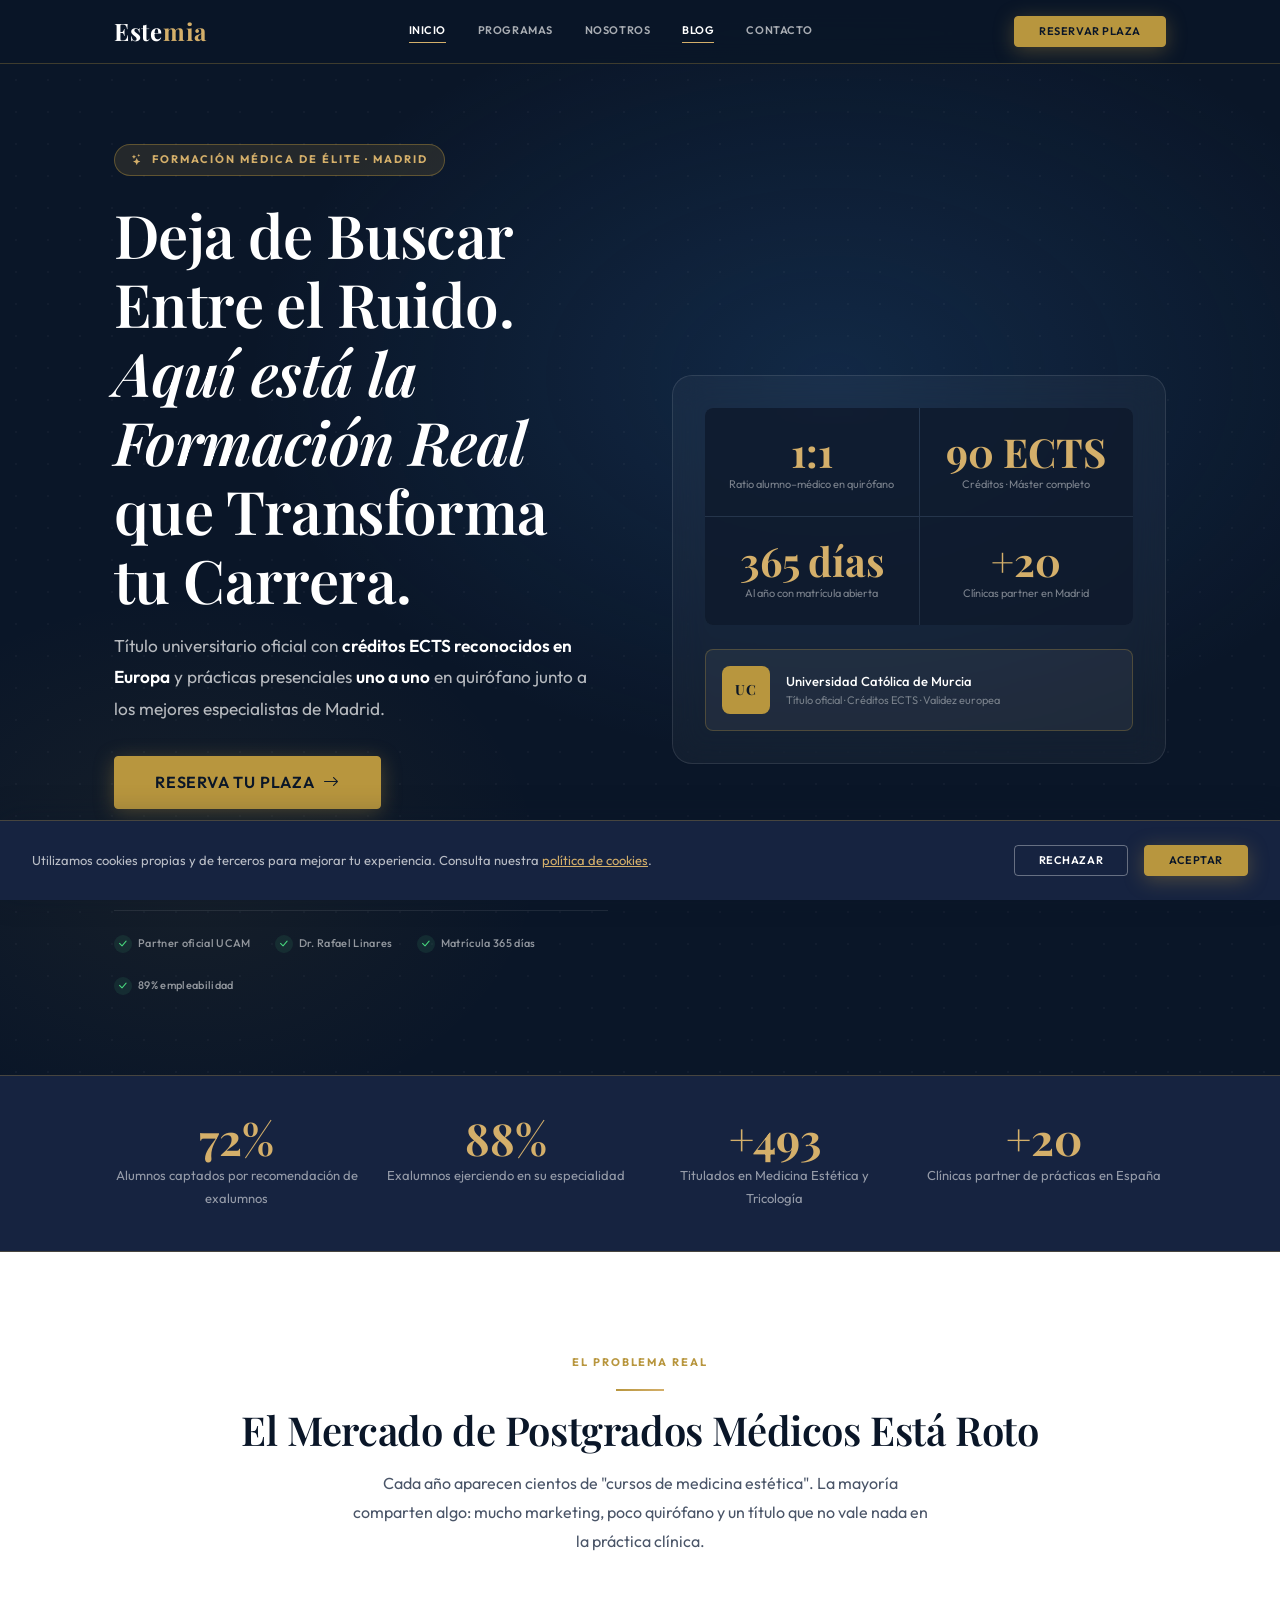
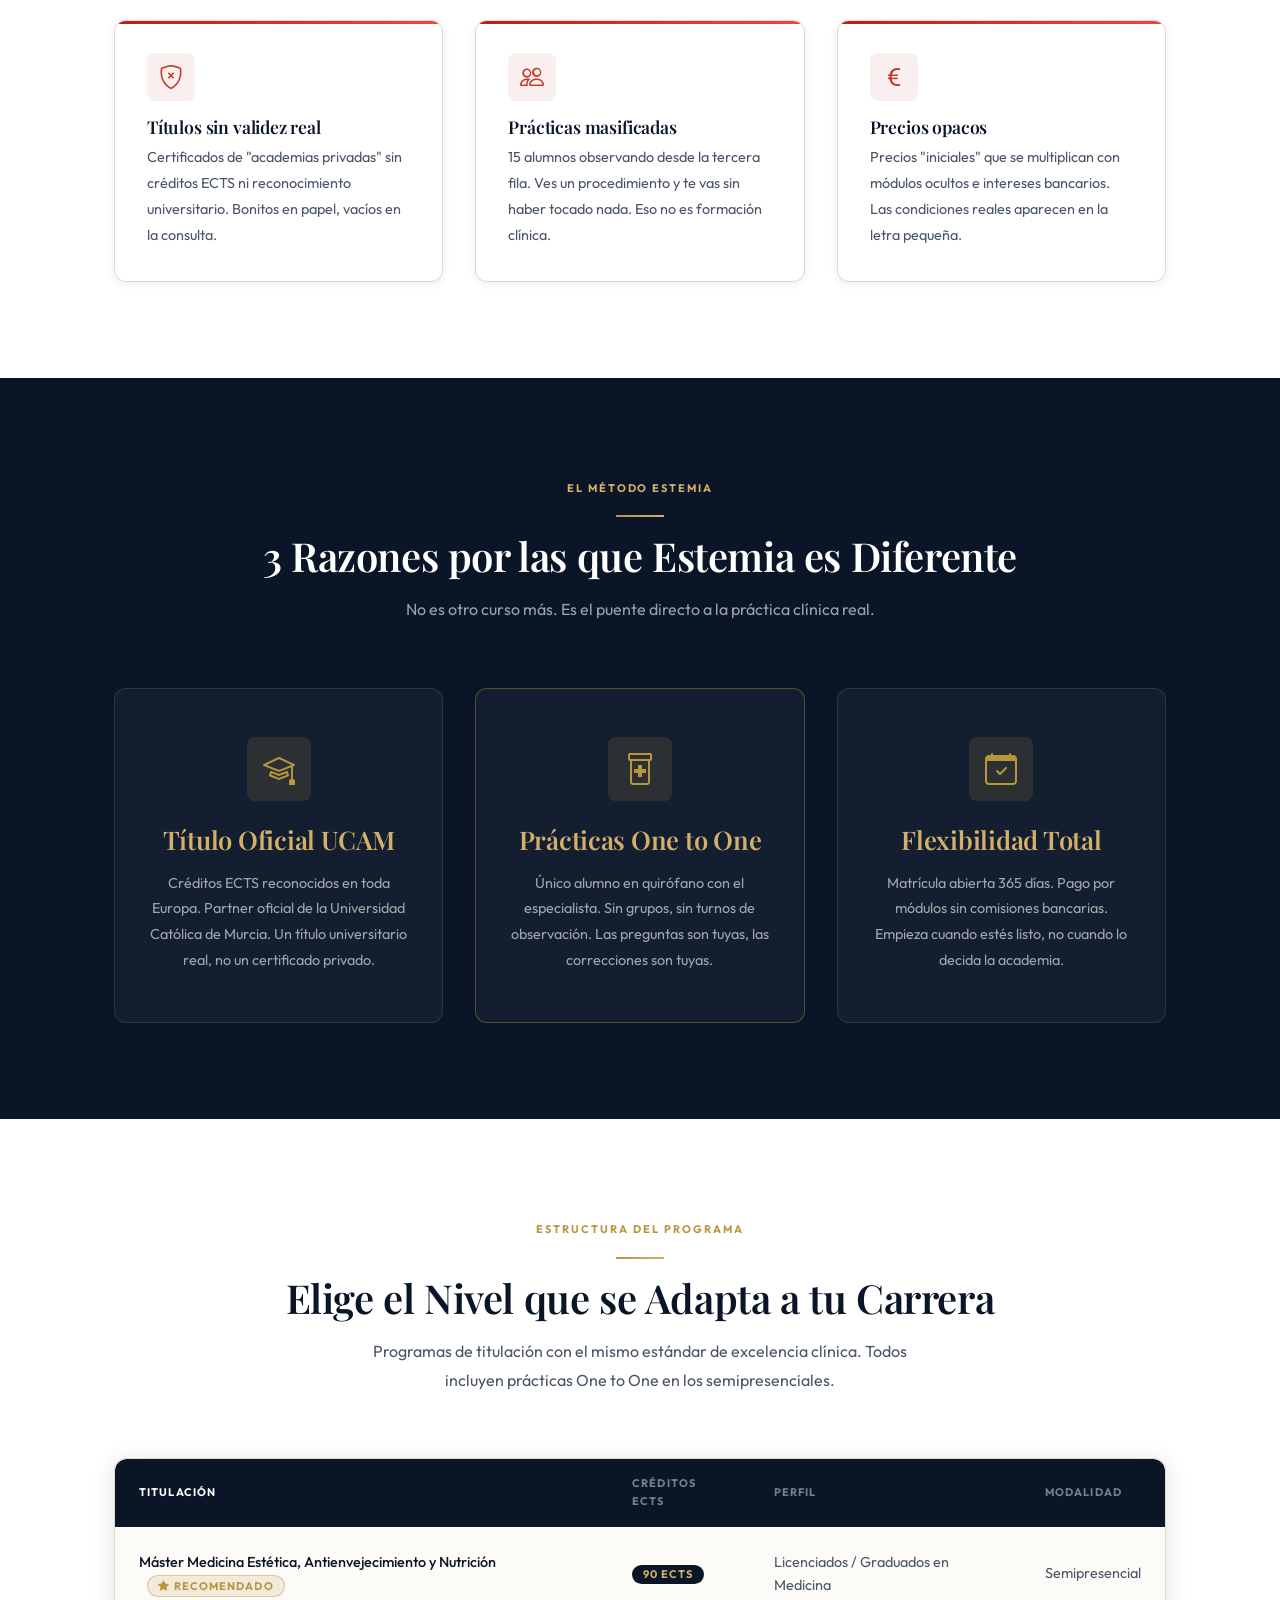
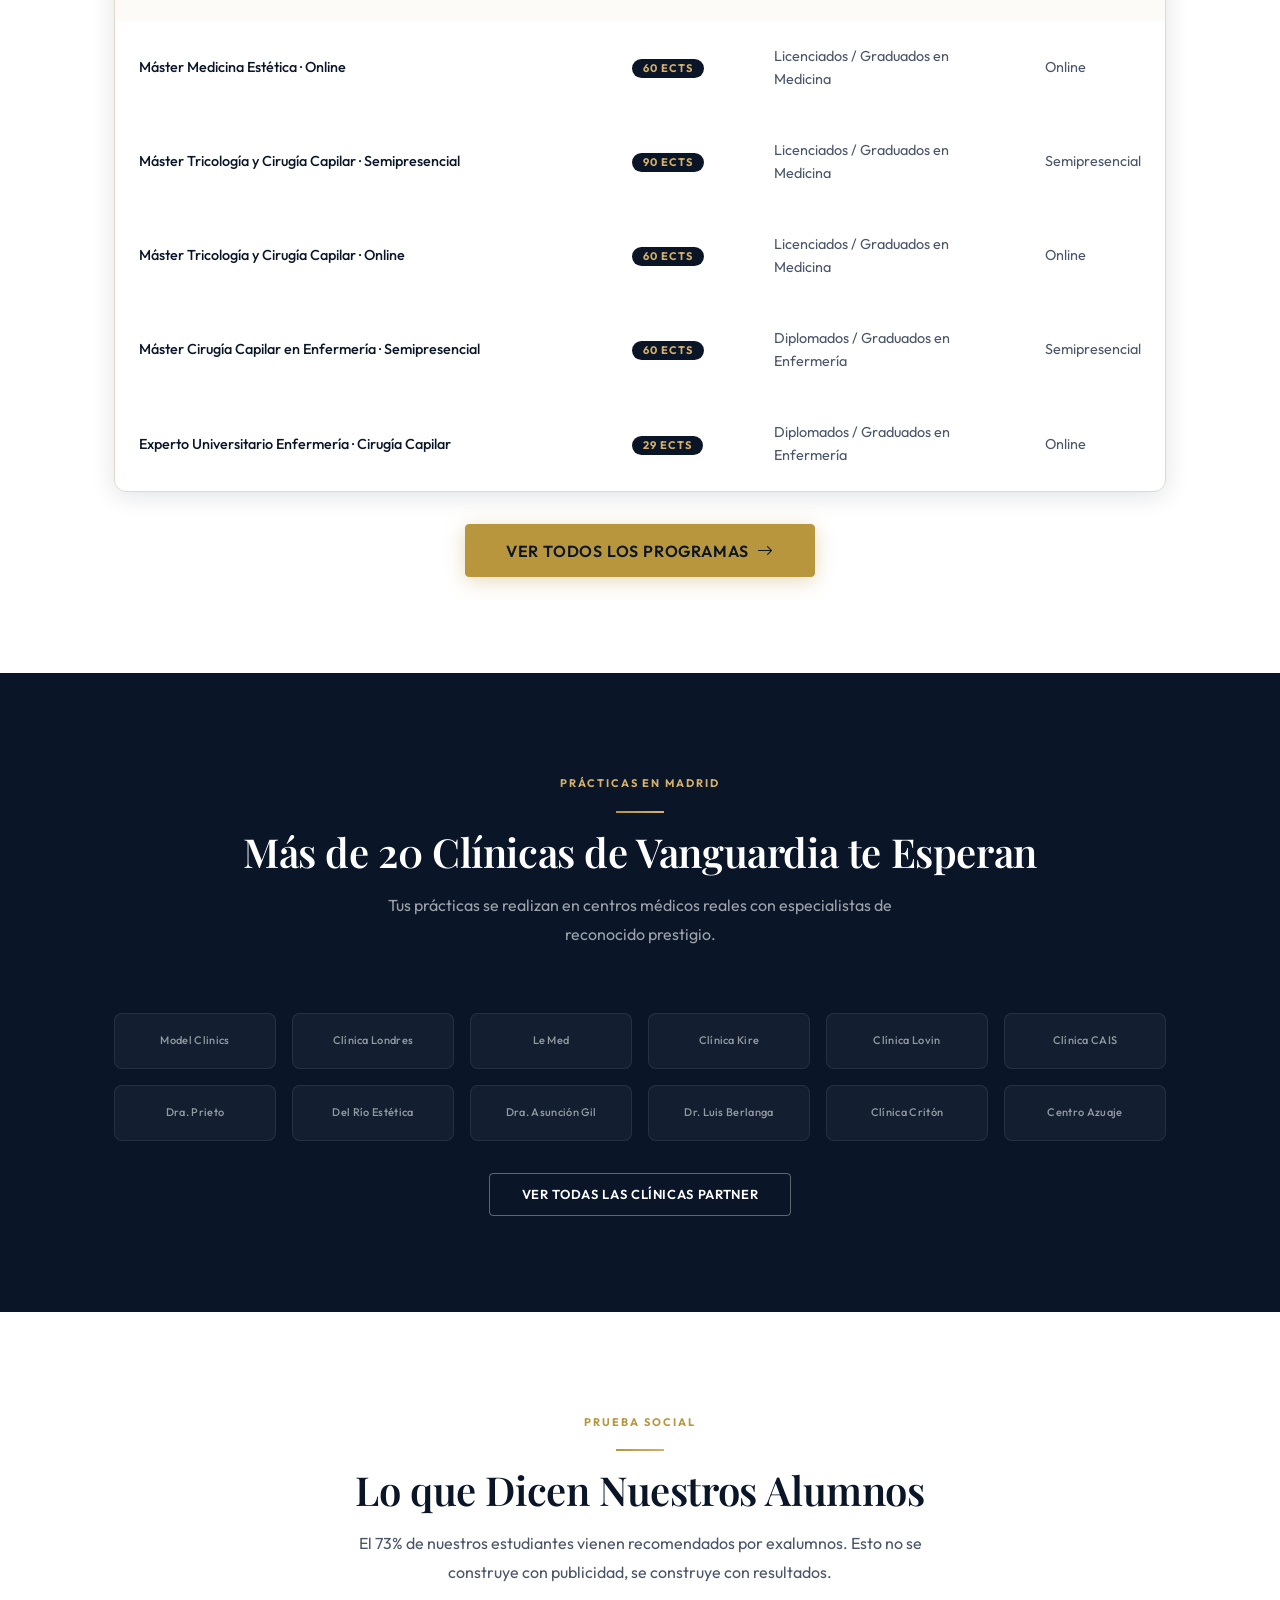
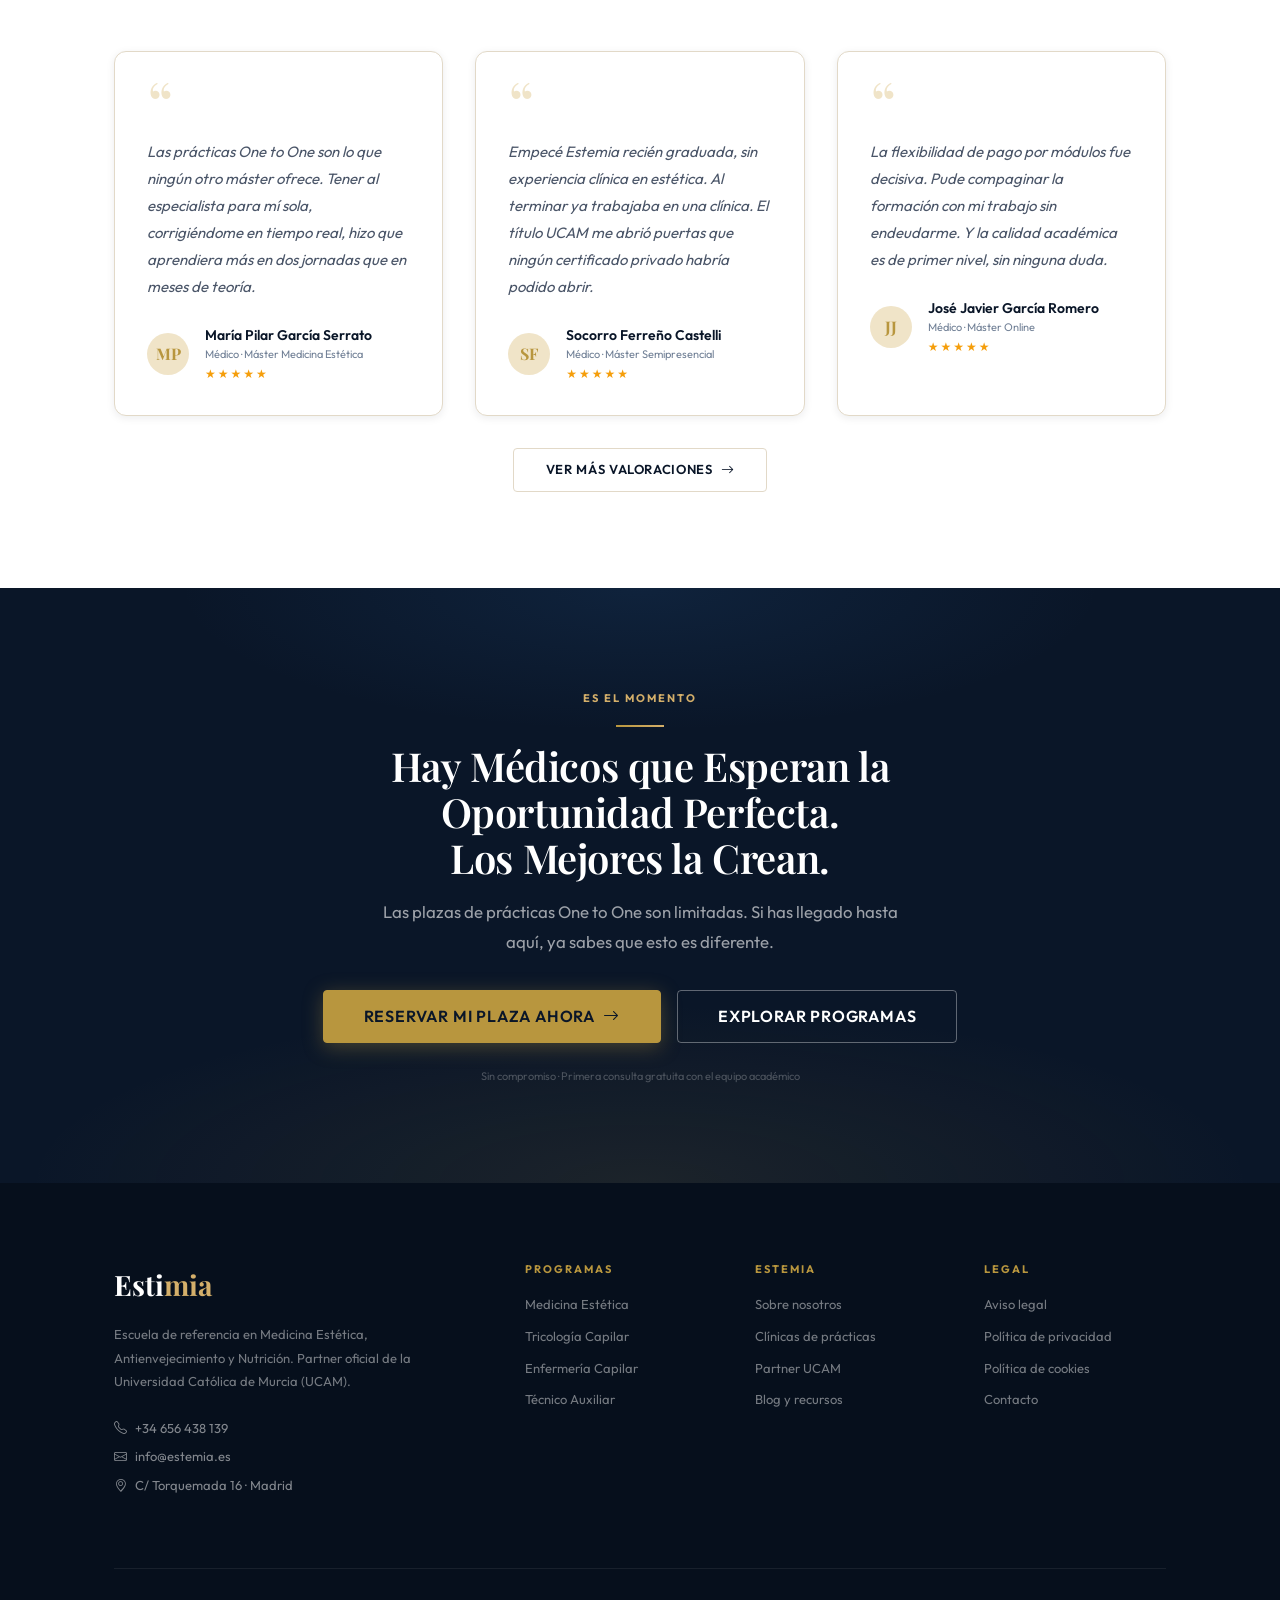
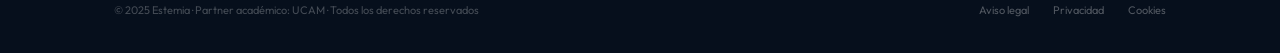
==== commit 6922b350: "Update index.html" ====
--- a/index.html
+++ b/index.html
@@ -23,7 +23,7 @@
 ════════════════════════════════════════════ -->
 <nav id="main-nav" role="navigation" aria-label="Navegación principal">
   <div class="nav-inner">
-    <a href="index.html" class="nav-logo" aria-label="Estemia — Inicio">Esti<span>mia</span></a>
+    <a href="index.html" class="nav-logo" aria-label="Estemia — Inicio">Este<span>mia</span></a>
 
     <div class="nav-links" role="list">
       <a href="index.html" role="listitem">Inicio</a>
